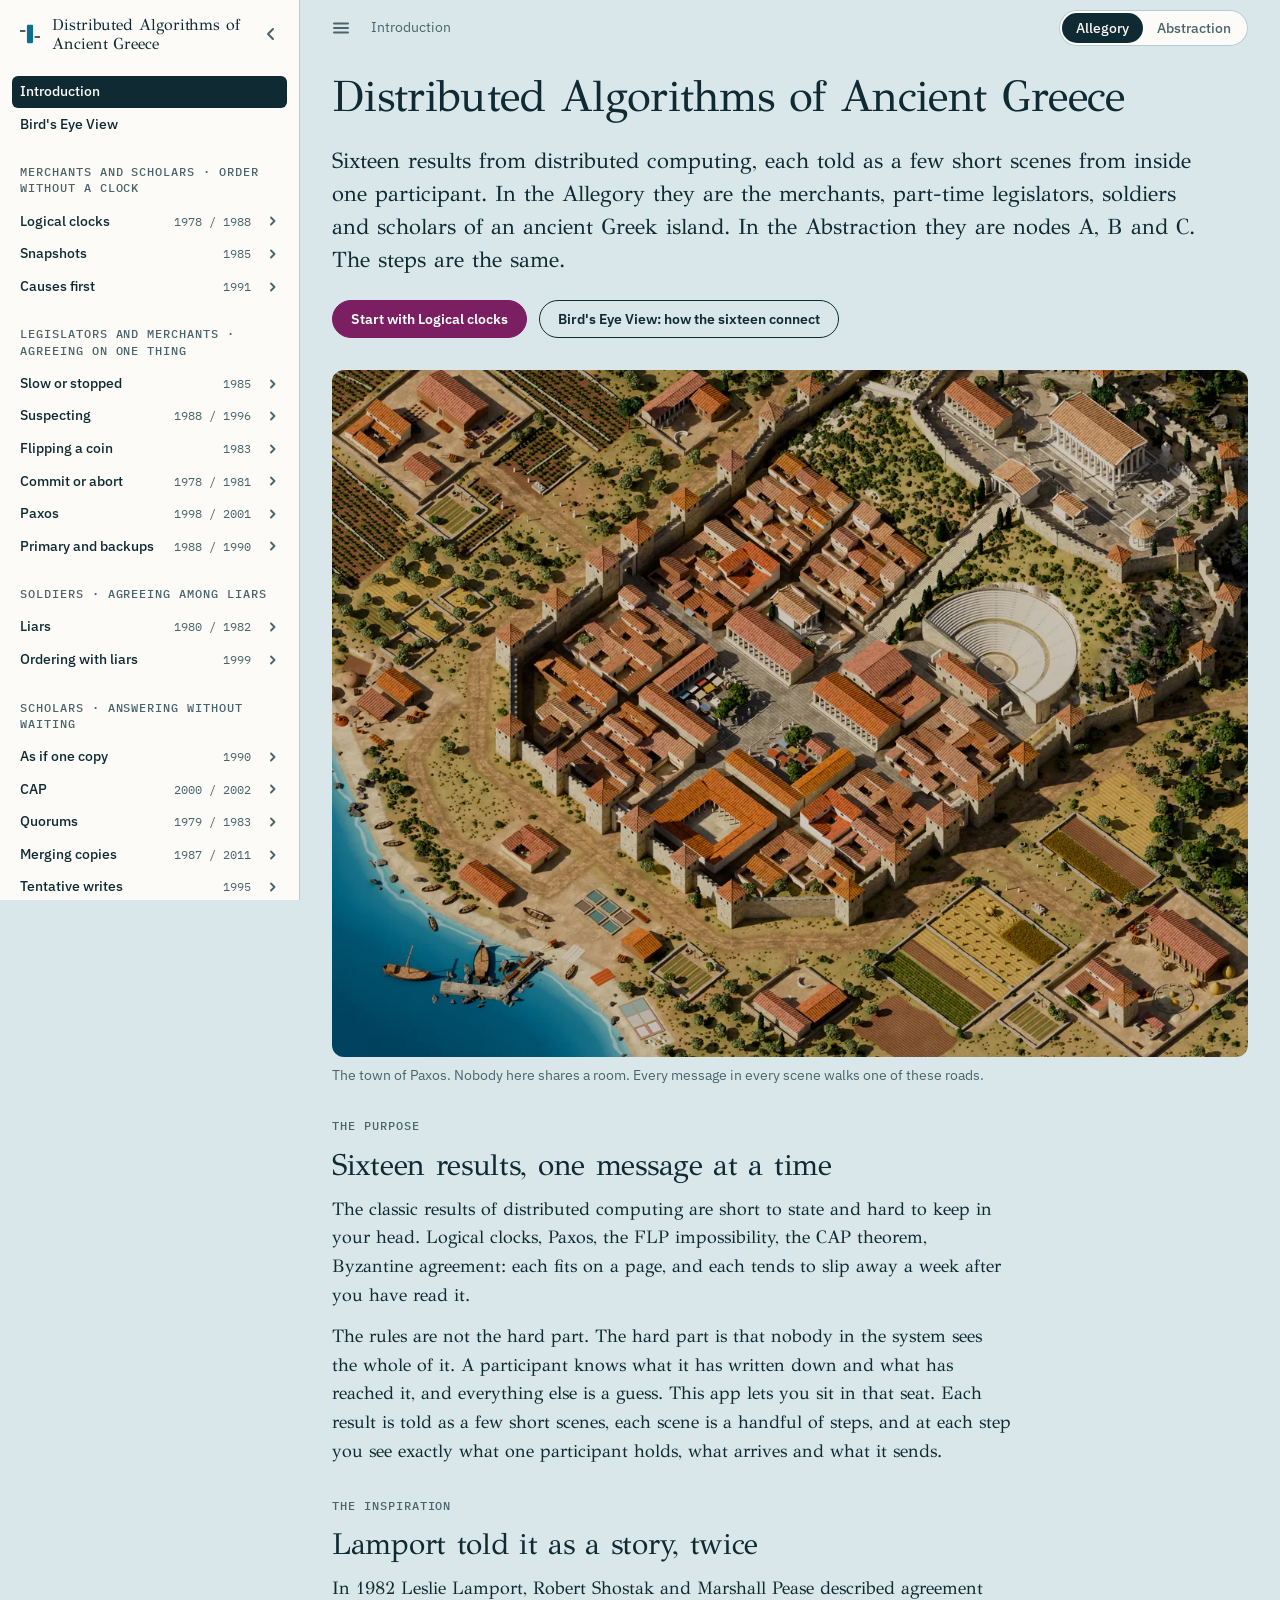
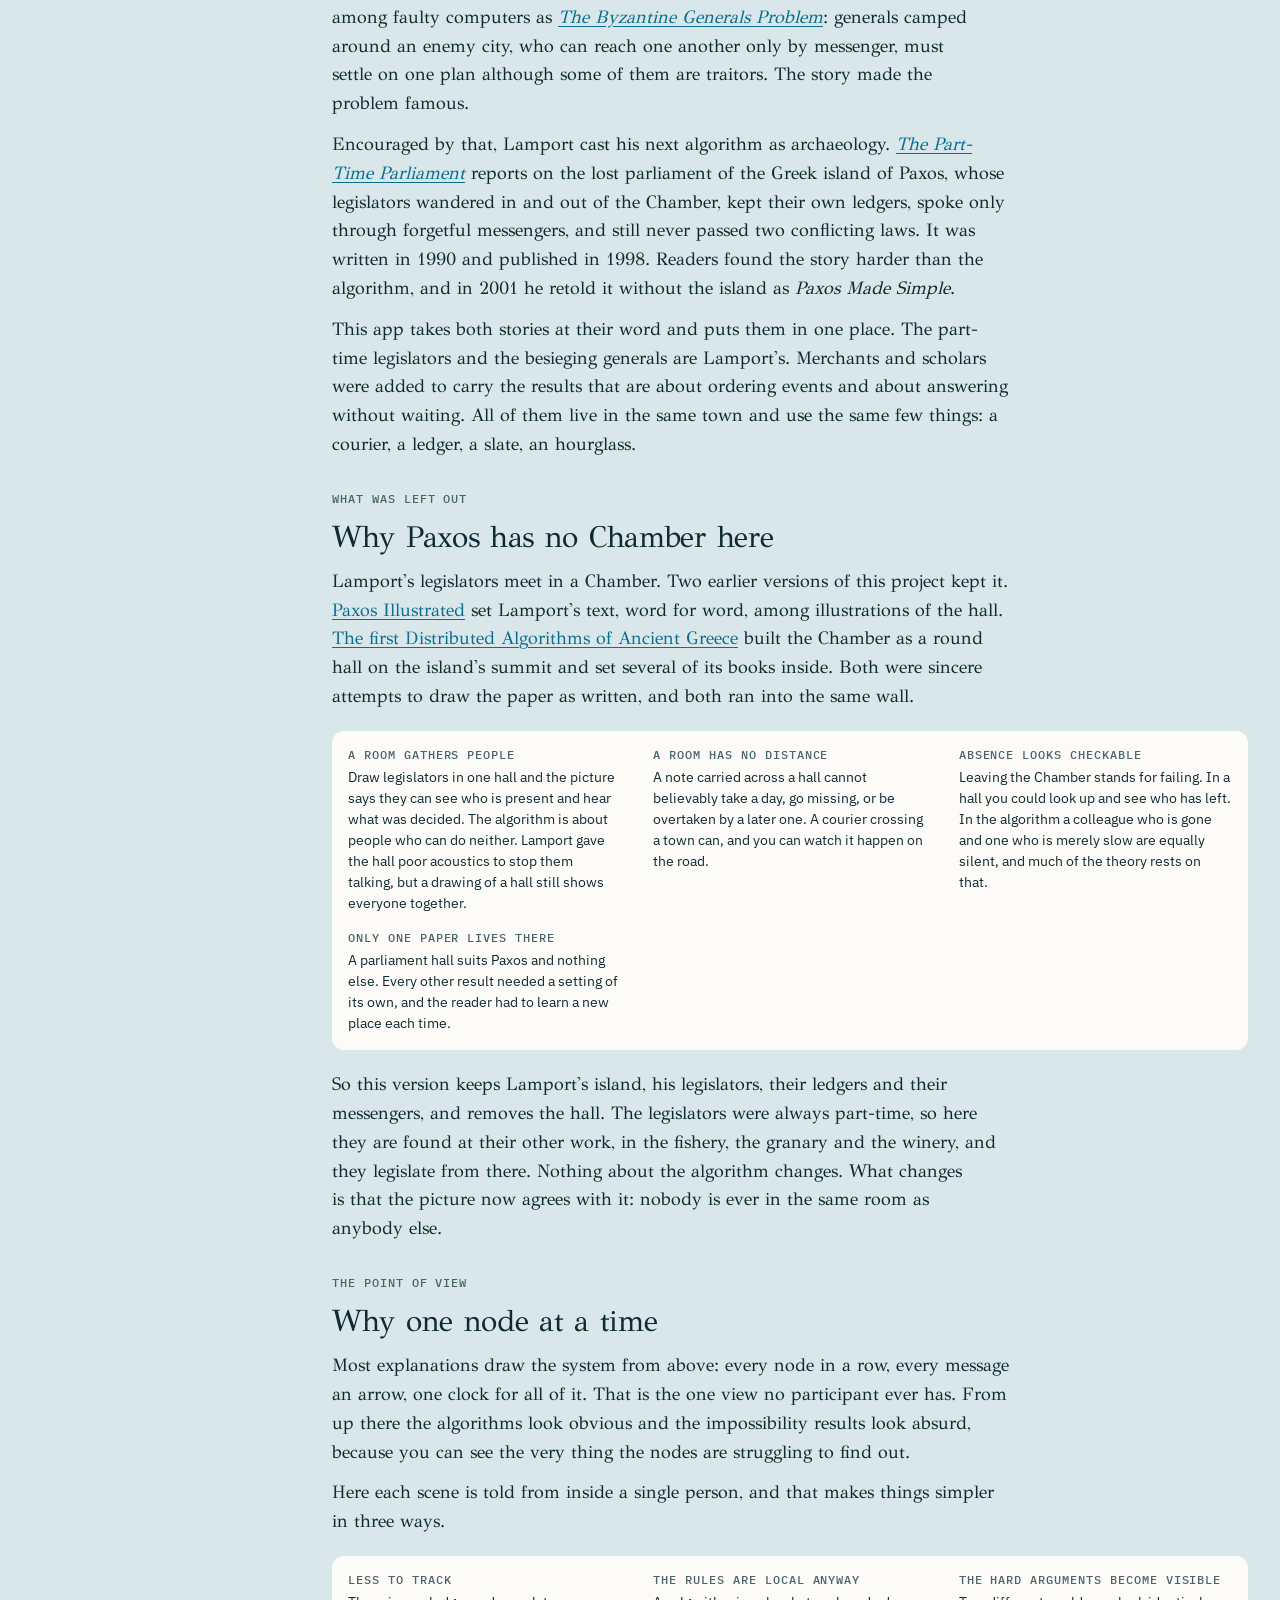
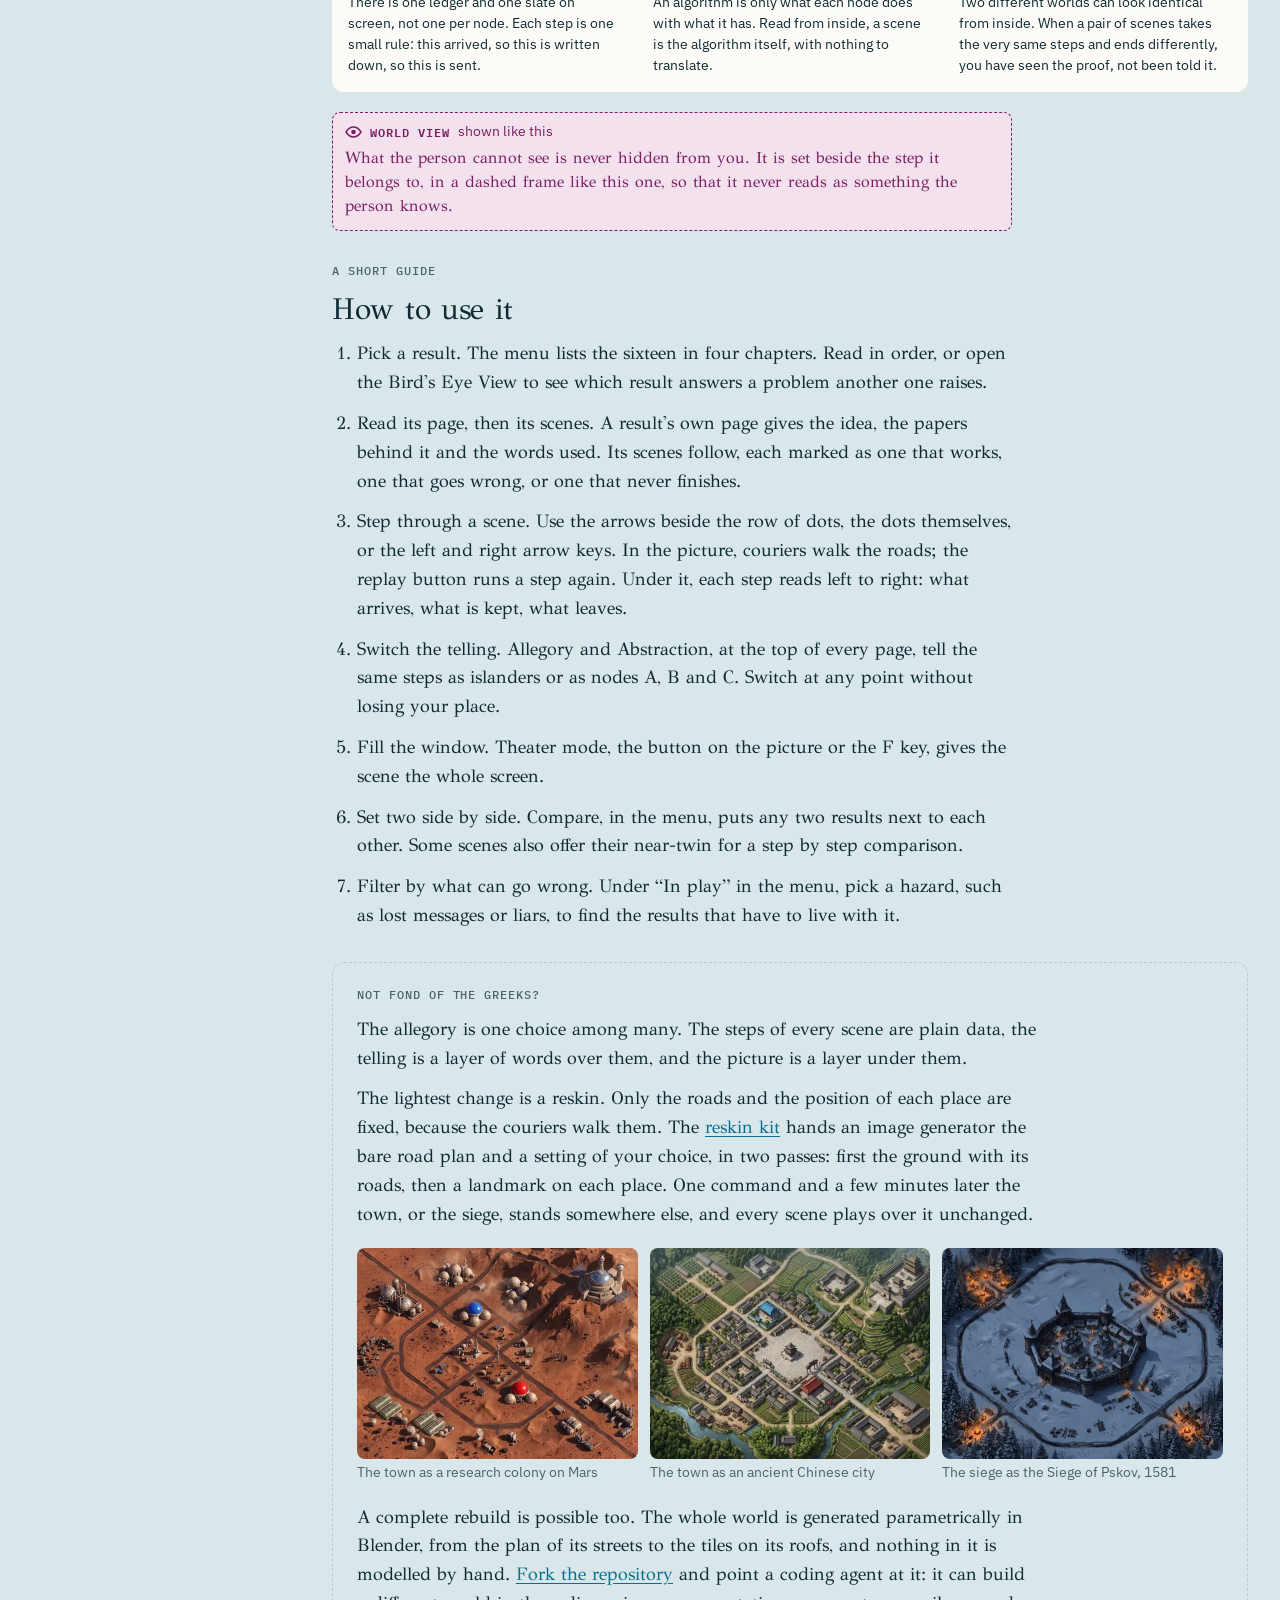
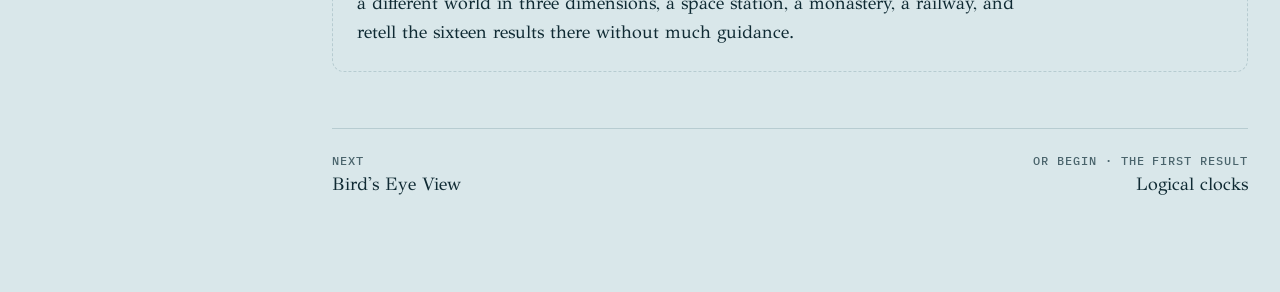
==== app/index.html @ 06a40d24 "Remove dead content and the old island pipeline - scenes.js and papers.js hold the live scenes and e" ====
<!doctype html>
<html lang="en">
<head>
<meta charset="utf-8">
<meta name="viewport" content="width=device-width, initial-scale=1">
<title>Distributed Algorithms of Ancient Greece</title>
<meta name="claude:viewport-fit-sides" content="cover">
<link rel="preconnect" href="https://fonts.googleapis.com">
<link rel="preconnect" href="https://fonts.gstatic.com" crossorigin>
<link rel="stylesheet" href="https://fonts.googleapis.com/css2?family=GFS+Didot&family=IBM+Plex+Mono:ital,wght@0,400;0,500;0,600;1,400&family=IBM+Plex+Sans:wght@400;500;600&family=IBM+Plex+Serif:ital,wght@0,400;0,500;1,400&display=swap">
<link rel="stylesheet" href="css/base.css">
<link rel="stylesheet" href="css/scene.css">
<link rel="stylesheet" href="css/timeline.css">
<link rel="stylesheet" href="css/stage.css">
<link rel="stylesheet" href="css/compare.css">
<link rel="stylesheet" href="css/theater.css">
</head>
<body>
<div class="app" id="app" data-drawer="open">
  <aside class="drawer" id="drawer" aria-label="Contents">
    <div class="dhead">
      <div class="brand">
        <svg width="26" height="26" viewBox="0 0 26 26" aria-hidden="true"><rect class="b-room" x="9" y="1" width="8" height="24" rx="1.5"/><path class="b-wire" d="M0 9h7M19 17h7" fill="none" stroke-width="2"/></svg>
        <span id="brand">Distributed Algorithms of Ancient Greece</span>
      </div>
      <button type="button" class="dclose" data-drawer="close" aria-label="Close the menu"><svg width="16" height="16" viewBox="0 0 16 16" aria-hidden="true"><path d="M10 3L5 8l5 5" fill="none" stroke="currentColor" stroke-width="2" stroke-linecap="round" stroke-linejoin="round"/></svg></button>
    </div>
    <nav id="index" aria-label="Results and scenes"></nav>
    <div class="facets" id="facets"></div>
    <nav class="more" id="more" aria-label="Tools"></nav>
  </aside>
  <div class="scrim" data-drawer="close"></div>
  <div class="content">
    <div class="bar"><button type="button" class="dtog" id="dtog" data-drawer="toggle" aria-label="Menu" title="Menu" aria-controls="drawer" aria-expanded="true"><svg width="18" height="18" viewBox="0 0 18 18" aria-hidden="true"><path d="M2 4.5h14M2 9h14M2 13.5h14" stroke="currentColor" stroke-width="2" stroke-linecap="round"/></svg></button><span class="where" id="where"></span><div class="reg" role="group" aria-label="How the scenes are told"><button type="button" data-reg="isle">Allegory</button><button type="button" data-reg="plain">Abstraction</button></div></div>
<main id="main">
    <header class="paper" id="paper"></header>
    <section class="scene" id="scene"></section>
  </main>
  </div>
</div>

<script src="js/data/scenes.js"></script>
<script src="js/rows.js"></script>
<script src="js/data/papers.js"></script>
<script src="js/data/telling-text.js"></script>
<script src="js/data/scenes-extra.js"></script>
<script src="js/data/telling.js"></script>
<script src="js/data/city.js"></script>
<script src="js/data/siege.js"></script>
<script src="js/catalogue.js"></script>
<script src="js/state.js"></script>
<script src="js/text.js"></script>
<script src="js/stage.js"></script>
<script src="js/theater.js"></script>
<script src="js/pages.js"></script>
<script src="js/compare.js"></script>
<script src="js/intro.js"></script>
<script src="js/main.js"></script>
</body>
</html>
---- app/css/base.css ----
/* Layout: an index rail, then the scene as one lit column (the node) on a dim ground (the world it cannot see).
   Messages cross the column's edges. A second ink, --out, is reserved for what only an outside observer knows.
   Three voices from one type family: serif narrates, mono is what the machine holds and sends, sans is the page. */
:root {
  --ground: #e4e8ef; --room: #fbfcfe; --ink: #131a2e; --soft: #55607a; --line: #c6ccd9;
  --node: #2743d6; --node-wash: #dfe5fb; --on-node: #ffffff;
  --out: #c2144e; --out-wash: #fbe3eb; --on-out: #ffffff;
  --hred: #b3261e; --hblue: #1d4fb8;
  --serif: "IBM Plex Serif", Georgia, serif;
  --sans: "IBM Plex Sans", "Helvetica Neue", Arial, sans-serif;
  --mono: "IBM Plex Mono", ui-monospace, "SF Mono", Menlo, Consolas, monospace;
  /* one type scale: labels and marks, secondary text, the page's own text, reading text, the standfirst, then the two headings */
  --t-xs: 12px; --t-sm: 14px; --t-md: 16px; --t-lg: 18px; --t-xl: clamp(19px, 1.1vw + 14px, 22px);
  --t-h2: clamp(23px, 1.4vw + 16px, 30px); --t-h1: clamp(30px, 3vw + 16px, 44px);
  /* one spacing scale, in steps of four */
  --s1: 4px; --s2: 8px; --s3: 12px; --s4: 16px; --s5: 24px; --s6: 32px; --s7: 48px;
  --measure: 68ch;      /* the longest line of running text */
}
@media (prefers-color-scheme: dark) { :root:not([data-theme="light"]) {
  --ground: #0b0f1a; --room: #171d30; --ink: #e6e9f2; --soft: #98a2bb; --line: #2e3753;
  --node: #8fa3ff; --node-wash: #252f5c; --on-node: #0b0f1a;
  --out: #ff7198; --out-wash: #33141f; --on-out: #1d0810; --hred: #ff8a80; --hblue: #8ab4ff; color-scheme: dark;
} }
:root[data-theme="dark"] {
  --ground: #0b0f1a; --room: #171d30; --ink: #e6e9f2; --soft: #98a2bb; --line: #2e3753;
  --node: #8fa3ff; --node-wash: #252f5c; --on-node: #0b0f1a;
  --out: #ff7198; --out-wash: #33141f; --on-out: #1d0810; --hred: #ff8a80; --hblue: #8ab4ff; color-scheme: dark;
}
/* The telling: Aegean ground, marble room, Tyrian purple for what only the archaeologist knows, and a Greek Didot for the prose. */
:root[data-reg="isle"] {
  --ground: #d9e7ea; --room: #fcfbf7; --ink: #0f2a33; --soft: #4a646c; --line: #b7ccd1;
  --node: #0b6e8e; --node-wash: #d6ebf1; --on-node: #ffffff;
  --out: #7b1e62; --out-wash: #f3e1ee; --on-out: #ffffff;
  --serif: "GFS Didot", "IBM Plex Serif", Georgia, serif;
}
@media (prefers-color-scheme: dark) { :root[data-reg="isle"]:not([data-theme="light"]) {
  --ground: #071a20; --room: #10272e; --ink: #e3eef0; --soft: #93aeb5; --line: #25424a;
  --node: #5cc4e0; --node-wash: #143a47; --on-node: #071a20;
  --out: #e894d4; --out-wash: #32132b; --on-out: #1f0a1a;
} }
:root[data-reg="isle"][data-theme="dark"] {
  --ground: #071a20; --room: #10272e; --ink: #e3eef0; --soft: #93aeb5; --line: #25424a;
  --node: #5cc4e0; --node-wash: #143a47; --on-node: #071a20;
  --out: #e894d4; --out-wash: #32132b; --on-out: #1f0a1a;
}
:root[data-reg="isle"] :is(h1, h2, .brand, .point, .col h3, .pager button) { font-weight: 400; }
:root[data-reg="isle"] .mn .n1 { font-weight: 400; }
* { box-sizing: border-box; }
body { margin: 0; background: var(--ground); color: var(--ink); font: var(--t-md)/1.5 var(--sans); -webkit-font-smoothing: antialiased; }
button { font: inherit; color: inherit; background: none; border: 0; padding: 0; cursor: pointer; text-align: left; }
:focus-visible { outline: 2px solid var(--node); outline-offset: 2px; }
p, h1, h2, h3, dl, dd, ul, figure { margin: 0; }
.label { font: 500 var(--t-xs)/1.35 var(--mono); letter-spacing: .08em; text-transform: uppercase; color: var(--soft); }
.sr { position: absolute; width: 1px; height: 1px; overflow: hidden; clip-path: inset(50%); white-space: nowrap; }


/* page frame: a collapsible drawer, then the content. Open, the drawer takes a column on wide screens and overlays on narrow ones. */
.app { --dw: 300px; display: grid; grid-template-columns: var(--dw) minmax(0, 1fr); transition: grid-template-columns .22s ease; }
.app[data-drawer="closed"] { grid-template-columns: 0 minmax(0, 1fr); }
.content { min-width: 0; max-width: 1040px; width: 100%; margin: 0 auto; padding-inline: var(--s6); }
.drawer { position: sticky; top: 0; height: 100vh; overflow-x: hidden; overflow-y: auto; scrollbar-width: thin; background: var(--room); border-right: 1px solid var(--line);
  padding: var(--s4) var(--s3) var(--s7); display: grid; gap: var(--s5); align-content: start; width: var(--dw); transition: transform .22s ease, visibility .22s; z-index: 30; }
.app[data-drawer="closed"] .drawer { transform: translateX(-100%); visibility: hidden; }
.scrim { display: none; }
.dhead { display: flex; align-items: center; justify-content: space-between; gap: var(--s2); padding-left: var(--s2); min-height: 36px; }
.dclose { flex: none; width: 32px; height: 32px; display: grid; place-items: center; border-radius: 6px; color: var(--soft); }
.dclose:hover, .dtog:hover { background: var(--ground); color: var(--ink); }
.bar { position: sticky; top: 0; z-index: 20; display: flex; align-items: center; gap: var(--s3); background: var(--ground); height: 56px; }
.dtog { display: grid; place-items: center; width: 36px; height: 36px; margin-left: -9px; flex: none; border-radius: 6px; color: var(--soft); }
/* where you are: the result, a link back to its page, then the scene */
.where { min-width: 0; overflow: hidden; text-overflow: ellipsis; white-space: nowrap; font: var(--t-sm)/1.4 var(--sans); color: var(--soft); }
.where button { font-weight: 500; color: var(--ink); }
.where button:hover { text-decoration: underline; text-underline-offset: 3px; }
.where .sep { margin-inline: var(--s2); opacity: .6; }
.brand { display: flex; align-items: center; gap: var(--s3); font: 500 var(--t-md)/1.2 var(--serif); letter-spacing: -.005em; }
.brand svg { flex: none; width: 20px; height: 20px; }
.brand .b-room { fill: var(--node); } .brand .b-wire { stroke: var(--ink); }
/* the two-way switches: one quiet track, the chosen side filled */
.bar .reg { margin-left: auto; flex: none; }
.reg { display: inline-flex; border-radius: 99px; padding: 3px; background: var(--room); box-shadow: inset 0 0 0 1px var(--line); }
.reg button { font: 500 var(--t-sm)/1 var(--sans); padding: 8px 14px; border-radius: 99px; color: var(--soft); }
.reg button:hover { color: var(--ink); }
.reg button[aria-pressed="true"] { background: var(--ink); color: var(--room); }

/* small lists of a term and its meaning */
.lexi { display: grid; grid-template-columns: minmax(0, max-content) minmax(0, 1fr); gap: var(--s1) var(--s5); font-size: var(--t-sm); line-height: 1.5; max-width: var(--measure); }
.lexi dt { font-weight: 500; } .lexi dd { color: var(--soft); }
.customs { display: grid; grid-template-columns: repeat(auto-fit, minmax(min(100%, 210px), 1fr)); gap: var(--s4) var(--s6); padding: 0; list-style: none; }
.customs li { display: grid; gap: var(--s1); align-content: start; font-size: var(--t-sm); line-height: 1.5; }
.fine { font-size: var(--t-sm); line-height: 1.55; color: var(--soft); max-width: var(--measure); }

/* the index: results under their chapters, each result's scenes folded under it */
nav#index { display: grid; gap: var(--s5); }
.chap { display: grid; gap: 1px; }
.chap > .label { padding: 0 var(--s2) var(--s2); }
.pl { display: grid; grid-template-columns: minmax(0, 1fr) auto; gap: var(--s2); align-items: baseline; width: 100%; padding: 6px var(--s2); border-radius: 6px; font: 500 var(--t-sm)/1.4 var(--sans); }
.pl small { font: 400 var(--t-xs) var(--mono); color: var(--soft); }
.pl:hover, .sl:hover, .chev:hover { background: var(--ground); }
.pl[aria-pressed="true"] { background: var(--ink); color: var(--room); }
.pl[aria-pressed="true"] small { color: inherit; opacity: .75; }
.pl[aria-current] { font-weight: 600; }
.prow { display: grid; grid-template-columns: minmax(0, 1fr) 28px; align-items: stretch; }
.chev { display: grid; place-items: center; border-radius: 6px; color: var(--soft); }
.chev svg { transition: transform .15s ease; } .chev[aria-expanded="true"] svg { transform: rotate(90deg); }
.scl { list-style: none; margin: 2px 0 var(--s2) var(--s4); padding: 0 0 0 var(--s2); border-left: 1px solid var(--line); display: grid; gap: 1px; }
.sl { display: flex; justify-content: space-between; gap: var(--s2); align-items: baseline; width: 100%; padding: 5px var(--s2); border-radius: 6px; font: 400 var(--t-sm)/1.4 var(--sans); color: var(--soft); }
.sl[aria-pressed="true"] { background: var(--node-wash); color: var(--ink); font-weight: 500; }
.pg.off > .prow { opacity: .45; }
/* faceted filter: a quiet row of chips under the index's first entry */
.facets { display: grid; gap: var(--s2); padding-inline: var(--s2); }
.fhead { display: flex; justify-content: space-between; align-items: baseline; }
.fhead .link { margin: 0; font-size: var(--t-xs); }
.chips { display: flex; flex-wrap: wrap; gap: 6px; }
.chips button { display: inline-flex; gap: 6px; align-items: baseline; font: 400 var(--t-xs)/1.3 var(--sans); padding: 4px 10px; border: 1px solid var(--line); border-radius: 99px; color: var(--ink); }
.chips button b { font: 400 var(--t-xs) var(--mono); color: var(--soft); }
.chips button:hover { border-color: var(--node); }
.chips button.zero { opacity: .5; }
.chips button[aria-pressed="true"] { background: var(--ink); border-color: var(--ink); color: var(--room); }
.chips button[aria-pressed="true"] b { color: inherit; opacity: .75; }
.fnote { font: var(--t-xs)/1.4 var(--sans); color: var(--soft); }
.fnote b { color: var(--ink); }
.link { text-decoration: underline; text-underline-offset: 2px; font-weight: 500; margin-left: 6px; }
.link:hover { color: var(--node); }

main { min-width: 0; display: grid; gap: var(--s6); align-content: start; padding-block: var(--s4) 96px; }

[hidden] { display: none !important; }
---- app/css/scene.css ----
/* the paper: its name, where it comes from, the idea, then three facts and the telling's words */
.paper { display: grid; gap: var(--s5); }
h1 { font: 500 var(--t-h1)/1.1 var(--serif); letter-spacing: -.015em; text-wrap: balance; }
.phead { display: grid; gap: var(--s2); }
.cite { display: flex; flex-wrap: wrap; gap: 2px var(--s5); font: var(--t-sm)/1.5 var(--sans); color: var(--soft); }
.idea { font: var(--t-xl)/1.5 var(--serif); max-width: var(--measure); text-wrap: pretty; }
.facts { display: grid; grid-template-columns: repeat(auto-fit, minmax(min(100%, 220px), 1fr)); gap: var(--s4) var(--s6); padding-top: var(--s5); border-top: 1px solid var(--line); }
.facts div { display: grid; gap: var(--s1); align-content: start; }
.facts dd { font-size: var(--t-sm); line-height: 1.55; }
.words { display: grid; gap: var(--s2); }

/* a result's own page: its scenes, each with its point */
.start { display: grid; gap: var(--s5); justify-items: start; }
.toc { display: grid; width: 100%; padding: 0; list-style: none; border-top: 1px solid var(--line); }
.toc button { display: grid; grid-template-columns: var(--s5) minmax(0, 1fr); gap: 2px var(--s2); width: 100%; padding: var(--s3) 0; border-bottom: 1px solid var(--line); }
.toc .n { grid-row: span 2; font: 500 var(--t-xs)/27px var(--mono); color: var(--soft); }
.toc .t { font: 500 var(--t-lg)/1.5 var(--serif); }
.toc .d { font-size: var(--t-sm); line-height: 1.5; color: var(--soft); max-width: var(--measure); }
.toc button:hover .t { text-decoration: underline; text-underline-offset: 3px; }

/* the scene */
.scene { display: grid; gap: var(--s5); }
#scene { scroll-margin-top: 64px; }      /* the sticky bar is 56px; a jump to the scene stops with its title just below it */
.oc { flex: none; }
/* the scene's head: the title with its switches at the far end, then the point and the cast */
.scene-head { display: grid; gap: var(--s3); min-width: 0; }
.stitle { display: flex; flex-wrap: wrap; align-items: center; justify-content: space-between; gap: var(--s2) var(--s5); }
.stitle h2 { flex: 1 1 auto; min-width: 0; }
h2 { font: 500 var(--t-h2)/1.15 var(--serif); letter-spacing: -.01em; text-wrap: balance; }
/* the point: a standfirst under the title, larger than the text after it; its label is for screen readers only */
.point { font: var(--t-xl)/1.45 var(--serif); max-width: var(--measure); text-wrap: pretty; }
.point .label { position: absolute; width: 1px; height: 1px; overflow: hidden; clip-path: inset(50%); white-space: nowrap; }
.cast, .rule { font: var(--t-md)/1.55 var(--sans); color: var(--soft); max-width: var(--measure); }
.nd { display: inline-block; font: 600 .76em/1.3 var(--mono); font-style: normal; border: 1.2px solid currentColor; border-radius: 2px; padding: 0 3px; margin: 0 1px; vertical-align: .08em; }
/* what the scene is based on: the concept and its paper, as two labelled lines */
.basis { display: grid; gap: 2px; font: var(--t-sm)/1.5 var(--sans); }
.basis > div { display: grid; grid-template-columns: 5.5em minmax(0, 1fr); gap: var(--s2); align-items: baseline; }
.basis dd { max-width: var(--measure); } .basis dd:has(.arc) { max-width: none; }
.basis dd span { display: block; }
.basis cite { font-style: italic; }
/* the thread through a result's scenes: one phrase per scene with arrows between, this scene's in full ink, then where it all lands */
.arc { display: block; margin: 0; padding: 0; list-style: none; color: var(--soft); }
.arc li { display: inline; }
.arc li + li::before { content: "\2192"; margin: 0 .45em; }
.arc button { display: inline; font: inherit; color: inherit; text-align: left; }
.arc button:hover { text-decoration: underline; text-underline-offset: 3px; }
.arc button[aria-current] { color: var(--ink); font-weight: 600; }
.arc .fin { font-style: italic; }
/* what the scenes add up to */
.sum { display: grid; gap: var(--s3); width: 100%; }
.end .sum { margin-top: var(--s3); padding-top: var(--s4); border-top: 1px solid var(--line); }
.sum .label { font: 500 var(--t-xs)/1.35 var(--mono); }
.sum ul { display: grid; gap: var(--s2); margin: 0; padding: 0; list-style: none; max-width: var(--measure); }
.sum li { display: grid; grid-template-columns: 14px minmax(0, 1fr); gap: 0 var(--s2); align-items: baseline; }
.sum li button { justify-self: start; text-align: left; font: 500 var(--t-md)/1.45 var(--serif); }
.sum li button:hover { text-decoration: underline; text-underline-offset: 3px; }
.sum li span { grid-column: 2; font: var(--t-sm)/1.5 var(--sans); color: var(--soft); }
.sum .together { font: var(--t-lg)/1.5 var(--serif); max-width: var(--measure); text-wrap: pretty; }
.sum .together .label { display: block; margin-bottom: var(--s1); }
.ctl { display: flex; flex-wrap: wrap; gap: var(--s2) var(--s4); align-items: center; }
.btn.sm { padding: 9px 14px; font-size: var(--t-sm); font-weight: 500; border-width: 1px; border-color: var(--line); background: var(--room); }

/* the scene at a glance: one dot per step */
.strip { display: grid; gap: var(--s3); padding: var(--s4); background: var(--room); border-radius: 12px; }
.sgs { display: flex; flex-wrap: wrap; gap: var(--s3) var(--s5); }
.sg { display: grid; gap: var(--s2); align-content: start; }
.dots { display: flex; flex-wrap: wrap; gap: 8px 16px; padding: 0 9px; }
.sd { position: relative; flex: none; width: 26px; height: 26px; border-radius: 50%; display: grid; place-items: center; text-align: center; font: 600 var(--t-xs)/1 var(--mono); border: 1.5px solid var(--soft); color: var(--soft); }
.sd.t { border: 2px dotted var(--ink); color: var(--ink); }
.sd.p { background: var(--ink); border-color: var(--ink); color: var(--room); }
.sd.on { box-shadow: 0 0 0 2px var(--room), 0 0 0 4px var(--out); }
.sd.r::before, .sd.s::after { content: ""; position: absolute; top: 50%; width: 8px; height: 2px; margin-top: -1px; background: var(--ink); }
.sd.r::before { right: calc(100% + 2px); } .sd.s::after { left: calc(100% + 2px); }
button.sd:hover { outline: 2px solid var(--node); outline-offset: 2px; }
.skey { display: flex; flex-wrap: wrap; gap: 6px 18px; font: var(--t-xs)/1.4 var(--sans); color: var(--soft); }
.skey span { display: inline-flex; align-items: center; gap: 7px; }
.skey .sd { width: 12px; height: 12px; }
.skey .sd.r { margin-left: 10px; } .skey .sd.s { margin-right: 10px; }
@media (prefers-reduced-motion: no-preference) { .core.hit { animation: hit 1.4s ease; } @keyframes hit { from { background: var(--node-wash); } } }

/* two scenes side by side */
.cmp { display: grid; grid-template-columns: repeat(auto-fit, minmax(min(100%, 340px), 1fr)); gap: var(--s5); align-items: start; }
.col { display: grid; gap: var(--s3); min-width: 0; align-content: start; }
.col h3 { font: 500 var(--t-xl)/1.2 var(--serif); display: flex; gap: var(--s2); align-items: center; }
.col .point { font-size: var(--t-md); }
.cmpnote { font: var(--t-lg)/1.5 var(--serif); max-width: var(--measure); }
.dv { display: inline-block; margin-bottom: var(--s2); font: 600 var(--t-xs)/1 var(--mono); letter-spacing: .08em; text-transform: uppercase; padding: 4px 6px; border-radius: 3px; background: var(--ink); color: var(--room); }
.tlw { container-type: inline-size; min-width: 0; }

/* the map */
.map { display: grid; gap: var(--s6); }
.map .intro, .map .sect { display: grid; gap: var(--s4); justify-items: start; }
.map .intro { gap: var(--s5); }
.map .sect > * { width: 100%; }
.mapbox { overflow-x: auto; background: var(--room); border-radius: 12px; padding: var(--s4); }
.mapbox svg { display: block; width: 100%; min-width: 840px; height: auto; }
.mn { cursor: pointer; }
.mn rect { fill: var(--ground); stroke: var(--line); stroke-width: 1.5; }
.mn:hover rect, .mn:focus-visible rect { fill: var(--node-wash); stroke: var(--node); }
.mn .n1 { font: 600 15px var(--serif); fill: var(--ink); } .mn .n2 { font: 11px var(--mono); fill: var(--soft); }
.me { stroke: var(--soft); stroke-width: 1.5; fill: none; } .mh { fill: var(--soft); }
.ml { font: 12px var(--sans); fill: var(--soft); }

/* the introduction: running text in the narrating serif, under the map's own section frame */
.about .sect { gap: var(--s3); }
.about .sect h2 { font: 500 var(--t-h2)/1.2 var(--serif); letter-spacing: -.01em; text-wrap: balance; }
.about .sect > p:not(.label), .about .guide, .about .fork p:not(.label) { font: var(--t-lg)/1.6 var(--serif); max-width: var(--measure); text-wrap: pretty; }
.about .customs { margin-block: var(--s2); padding: var(--s4); background: var(--room); border-radius: 12px; }
.about .ctl { display: flex; flex-wrap: wrap; gap: var(--s3); }
.about a { color: var(--node); text-decoration: underline; text-underline-offset: 3px; }
.about a:hover { color: var(--ink); }
.about cite { font-style: italic; }
.about .hero { width: 100%; display: grid; gap: var(--s2); }
.about .hero img { display: block; width: 100%; height: auto; aspect-ratio: 4 / 3; object-fit: cover; border-radius: 12px; background: var(--room); }
.about .hero figcaption { font: var(--t-sm)/1.5 var(--sans); color: var(--soft); }
.about .guide { margin: 0; padding-left: 1.4em; display: grid; gap: var(--s3); }
.about .guide b { font-weight: 500; }
.about .sys { max-width: var(--measure); }
.about .fork { display: grid; gap: var(--s3); padding: var(--s5); border: 1.5px dashed var(--line); border-radius: 12px; }
.about .skins { display: grid; grid-template-columns: repeat(auto-fit, minmax(200px, 1fr)); gap: var(--s3); margin-block: var(--s2); }
.about .skins figure { margin: 0; display: grid; gap: var(--s1); align-content: start; }
.about .skins img { display: block; width: 100%; height: auto; aspect-ratio: 4 / 3; object-fit: cover; border-radius: 8px; background: var(--room); }
.about .skins figcaption { font: var(--t-sm)/1.4 var(--sans); color: var(--soft); }
/* the drawer's last entry: the tool that works across results */
.more { display: grid; gap: 1px; }
.more > .label { padding: 0 var(--s2) var(--s2); }
---- app/css/timeline.css ----
/* timeline: three lanes. The middle one is the node. */
.tl { display: grid; grid-template-columns: minmax(0, 5fr) minmax(0, 8fr) minmax(0, 5fr); }
.lane-h { padding: 0 14px 8px; align-self: end; }
.lane-h.l { grid-column: 1; text-align: right; } .lane-h.r { grid-column: 3; }
.band { grid-column: 2; background: var(--room); position: relative; }
.mid-h { border-radius: 12px 12px 0 0; padding: var(--s4) 20px var(--s3); display: grid; gap: var(--s1); }
.mid-h b { font: 600 var(--t-sm)/1.4 var(--sans); }
.legend { font: var(--t-xs)/1.5 var(--sans); color: var(--soft); display: flex; flex-wrap: wrap; gap: 2px 14px; }
.legend span { padding-left: 8px; border-left: 3px solid var(--ink); }
.legend span + span { border-left: 3px dotted var(--soft); }
.ph, .core, .end { border-top: 1px solid var(--line); padding: var(--s4) 20px 20px 60px; }
.ph::before, .core::before, .end::before { content: ""; position: absolute; left: 28px; top: 0; bottom: 0; width: 2px; background: var(--node); }
.end::before { bottom: auto; height: 22px; }
.ph { background: var(--node-wash); padding-block: var(--s3); display: flex; flex-wrap: wrap; gap: 2px 12px; align-items: baseline; }
.ph b { font: 600 var(--t-sm)/1.4 var(--sans); }
.ph i { font: var(--t-sm)/1.4 var(--sans); color: var(--soft); }
.tm { position: absolute; left: 16px; top: 16px; width: 26px; height: 26px; border-radius: 50%; background: var(--node); color: var(--on-node); font: 600 var(--t-xs)/26px var(--mono); text-align: center; }
.end .tm { background: var(--room); box-shadow: inset 0 0 0 2px var(--node); }
.say { font: var(--t-lg)/1.5 var(--serif); max-width: var(--measure); text-wrap: pretty; }

.state { display: grid; gap: var(--s2); margin-top: var(--s3); }
.grp { display: grid; grid-template-columns: max-content minmax(0, 1fr); gap: 3px 14px; padding: 4px 0 4px 12px; border-left: 2px solid var(--ink); font: var(--t-sm)/1.6 var(--mono); font-variant-numeric: tabular-nums; }
.grp.temp { border-left: 2px dotted var(--soft); }
.grp .label { grid-column: 1 / -1; }
.kv { display: contents; }
.k { color: var(--soft); }
.v { min-width: 0; overflow-wrap: anywhere; }
.rest { font: var(--t-xs)/1.5 var(--mono); color: var(--soft); }
.rest > summary { cursor: pointer; overflow-wrap: anywhere; }
.rest > summary:hover { color: var(--ink); }
.rest .grp { margin-top: 8px; }
.kv.chg .cur { font-weight: 600; background: var(--node-wash); box-shadow: 0 0 0 3px var(--node-wash); border-radius: 2px; }
.was { display: inline-block; margin-left: 12px; font-size: var(--t-xs); font-style: italic; color: var(--soft); }

/* marks inside values and messages */
.val { display: inline-grid; place-items: center; width: 1.55em; height: 1.55em; border-radius: 50%; font: 600 .92em/1 var(--mono); vertical-align: -.2em; }
.val.vx { background: var(--ink); color: var(--room); }
.val.vy { box-shadow: inset 0 0 0 1.5px var(--ink); }
.hue { font-weight: 600; white-space: nowrap; } .hue::before { content: ""; display: inline-block; width: .72em; height: .72em; border-radius: 50%; margin-right: .3em; background: currentColor; }
.hred { color: var(--hred); } .hblue { color: var(--hblue); }
.rnd { padding: 0 4px; border: 1px solid currentColor; border-radius: 3px; font-weight: 600; }
.stamp { font-weight: 600; color: var(--node); }
.tag { font-size: .85em; color: var(--soft); margin-left: 2px; }
.nil { color: var(--soft); }
.vec { display: inline-flex; vertical-align: -.25em; border: 1px solid var(--ink); border-radius: 3px; overflow: hidden; line-height: 1.45; font-weight: 500; }
.vec i { font-style: normal; padding: 0 5px; min-width: 1.6em; text-align: center; }
.vec i + i { border-left: 1px solid var(--ink); }
.vec i.on { background: var(--ink); color: var(--room); }
.vec i.on + i.on { border-left-color: var(--room); }
.vec b { font-weight: 400; font-size: .82em; opacity: .7; margin-right: 3px; }
.log { display: inline-flex; flex-wrap: wrap; gap: 4px; }
.log i { font-style: normal; display: inline-grid; justify-items: center; padding: 2px 8px 3px; border: 1px solid var(--ink); border-radius: 3px; line-height: 1.25; font-weight: 600; }
.log small { font-size: var(--t-xs); font-weight: 400; color: var(--soft); }
.log i.new { background: var(--node-wash); border-color: var(--node); }
.log i.gone { border-style: dashed; color: var(--soft); text-decoration: line-through; font-weight: 400; }

/* messages */
.in, .outb { display: grid; gap: var(--s2); align-content: start; padding: 20px 0 var(--s3); }
.in { grid-column: 1; justify-items: end; } .outb { grid-column: 3; justify-items: start; }
.m { display: flex; align-items: center; gap: 8px; max-width: 100%; font: var(--t-sm)/1.45 var(--mono); }
.mb { display: flex; flex-wrap: wrap; align-items: center; gap: 3px 7px; min-width: 0; }
.in .mb { justify-content: flex-end; text-align: right; }
.who { flex: none; display: inline-grid; place-items: center; min-width: 24px; height: 24px; padding: 0 5px; border: 1.5px solid var(--ink); border-radius: 3px; background: var(--room); font: 600 var(--t-xs)/1 var(--mono); }
.who.ext { border: 1.5px dashed var(--soft); background: transparent; color: var(--soft); font-weight: 500; }
.txt { min-width: 0; overflow-wrap: anywhere; }
.who + .who { margin-left: -3px; }
.who.lw { border: 1.5px dashed var(--out); color: var(--out); text-decoration: line-through; }
.again { font: var(--t-sm)/1.4 var(--sans); color: var(--soft); }
.card { display: inline-flex; flex-wrap: wrap; align-items: center; gap: 3px 0; }
.card b { font-weight: 600; margin-right: 8px; }
.card > span { padding: 0 8px; border-left: 1px solid var(--soft); }
.in .card { justify-content: flex-end; }
.wire { flex: none; width: 38px; height: 1.5px; background: var(--ink); position: relative; }
.wire::after { content: ""; position: absolute; right: -1px; top: 50%; transform: translateY(-50%); border: 5px solid transparent; border-right: 0; border-left: 8px solid var(--ink); }
.m.timer .wire, .m.nothing .wire { background: repeating-linear-gradient(90deg, var(--soft) 0 3px, transparent 3px 7px); }
.m.timer .wire::after { border-left-color: var(--soft); }
.m.nothing .wire::after { display: none; }
.losttag { font: 600 var(--t-xs)/1 var(--mono); letter-spacing: .08em; text-transform: uppercase; color: var(--out); border: 1.2px dashed var(--out); border-radius: 3px; padding: 3px 5px; }
.m.lost .wire { background: repeating-linear-gradient(90deg, var(--out) 0 4px, transparent 4px 8px); width: 30px; margin-right: 8px; }
.m.lost .wire::after { border: 0; content: "\2715"; right: -11px; font: 700 12px/1 var(--sans); color: var(--out); }
.m.lost .txt { text-decoration: line-through; text-decoration-color: var(--out); }

/* the end of every timeline */
.end { border-radius: 0 0 12px 12px; display: grid; gap: var(--s3); justify-items: start; }
.end p { font: var(--t-lg)/1.5 var(--serif); max-width: var(--measure); }
.verdict { display: inline-flex; align-items: center; gap: 8px; font: 600 var(--t-md)/1.3 var(--sans); color: var(--out); }
.btn { font: 600 var(--t-sm)/1 var(--sans); padding: 11px 18px; border-radius: 99px; border: 1.5px solid var(--ink); }
.btn:hover { background: var(--ink); color: var(--room); }
.btn.go-out { background: var(--out); border-color: var(--out); color: var(--on-out); }
.btn.go-out:hover { filter: brightness(1.1); }
/* the world view, set into the telling: the second ink inside a dashed frame, under an eye and a line saying whose sight it lies beyond.
   Nothing the node holds or handles is ever drawn this way. */
.sys { display: grid; gap: var(--s1); justify-items: start; max-width: var(--measure); padding: var(--s2) var(--s3) var(--s3); border: 1.5px dashed var(--out); border-radius: 8px; background: var(--out-wash); color: var(--out); }
.sys .sys-h { display: flex; flex-wrap: wrap; align-items: center; gap: 2px 8px; max-width: none; font: 600 var(--t-xs)/1.5 var(--mono); letter-spacing: .08em; text-transform: uppercase; }
.sys-h .eye { flex: none; }
.sys-h b { font-weight: 600; }
.sys-h > span { font: 400 var(--t-sm)/1.5 var(--sans); letter-spacing: 0; text-transform: none; }
.sys p { font: var(--t-md)/1.5 var(--serif); }
.sys p.verdict { font: 600 var(--t-md)/1.3 var(--sans); }
.outb .sys { margin: 4px 0 0 16px; max-width: 44ch; }

.pager { display: flex; flex-wrap: wrap; justify-content: space-between; gap: var(--s4); margin-top: var(--s5); padding-top: var(--s5); border-top: 1px solid var(--line); }
.pager button { display: grid; gap: var(--s1); font: 500 var(--t-lg)/1.3 var(--serif); max-width: 100%; }
.pager button:last-child { text-align: right; margin-left: auto; }
.pager button:hover span:last-child { text-decoration: underline; text-underline-offset: 3px; }

@media (max-width: 1099px) {
  .app, .app[data-drawer="closed"] { grid-template-columns: minmax(0, 1fr); }
  .drawer { position: fixed; left: 0; top: 0; bottom: 0; width: min(320px, 88vw); box-shadow: 0 0 40px rgb(0 0 0 / .25); }
  .scrim { display: block; position: fixed; inset: 0; background: rgb(0 0 0 / .4); z-index: 25; transition: opacity .2s; }
  .app[data-drawer="closed"] .scrim { opacity: 0; pointer-events: none; }
  .content { padding-inline: var(--s4); }
  .dtog { margin-left: -6px; }
}
@media (prefers-reduced-motion: reduce) { .app, .drawer, .chev svg { transition: none; } }
@container (max-width: 720px) {
  .tl { grid-template-columns: minmax(0, 1fr); }
  .tl > * { grid-column: 1; }
  .lane-h.l, .lane-h.r, .in:empty, .wire { display: none; }
  .outb:not(:has(.m, .sys)) { display: none; }
  .outb:empty { display: none; }
  .band { border-radius: 8px; border-top: 0; }
  .mid-h { margin-bottom: 4px; }
  .ph { margin-top: 14px; }
  .ph::before, .end::before { display: none; }
  .ph { padding-left: 20px; }
  .in, .outb { justify-items: start; padding: 16px 0 6px 6px; }
  .outb { padding: 8px 0 2px 6px; }
  .in .mb { justify-content: flex-start; text-align: left; }
  .m { align-items: flex-start; }
  .m .sr { position: static; flex: none; width: auto; height: auto; overflow: visible; clip-path: none; color: var(--soft); line-height: 24px; }
  .outb .sys { margin-left: 0; max-width: none; }
  .end { margin-top: 14px; }
}
---- app/css/stage.css ----
/* the stage: the island picture with couriers on its roads */
.stage { position: relative; margin: 0 0 18px; border: 1px solid var(--line); border-radius: 8px; overflow: hidden; background: var(--room); }
.stage .stw { overflow-x: auto; }
.stage .stg { position: relative; min-width: 620px; }
.stage img { display: block; width: 100%; height: auto; }
.stage svg { position: absolute; inset: 0; width: 100%; height: 100%; }
.stage text { font: 600 15px/1 var(--sans); fill: #fff; paint-order: stroke; stroke: #06131a; stroke-width: 4px; stroke-linejoin: round; }
.stage .pl.me text { fill: #ffe9a8; }
.stage .dec { stroke: #fff; stroke-width: 2.5; fill: #888; } .stage .dec.dred { fill: #c0281c; } .stage .dec.dblue { fill: #1d4fc4; }
.stage .stv { position: relative; } .stage .stv > * { min-width: 0; } .stage .stw { max-width: 100%; contain: inline-size; } .stepbar, .stepbar .sgs { min-width: 0; }      /* the wide picture scrolls inside its frame; it must not widen the page */      /* the picture's frame: a corner close-up sits on it, not on the scrolling picture or the caption */

@media (max-width: 640px) {
  .stage .stv { display: flex; flex-direction: column; }
}/* the stepper: pinned to the top of the screen while its scene's timeline is on screen */
.stepbar { position: sticky; top: 52px; z-index: 6; margin: 0 0 var(--s4); display: flex; align-items: center; gap: var(--s3) var(--s4); flex-wrap: wrap; padding: var(--s3); border: 1px solid var(--line); }
.stepbar .sgs { flex: 1; min-width: 0; }
.stepbar .arrow { flex: none; width: 36px; height: 36px; padding: 0; display: grid; place-items: center; line-height: 0; }
.stepbar .arrow svg { display: block; }
.stepbar .arrow[disabled] { opacity: .35; }
.stepbar .sctl { flex: 1 1 100%; min-width: 0; display: flex; align-items: center; flex-wrap: wrap; gap: var(--s2) var(--s4); }
.stepbar .sfoot { flex: 1 1 100%; display: flex; align-items: center; flex-wrap: wrap; gap: 6px 14px; padding-left: 48px; }
.stepbar .skey { flex: 1 1 auto; }
/* the picture rides at the top of the stepper box; the stepper sits below it, in reach of a thumb, on one scrolling line */
.stepbar .pict { flex: 1 1 100%; min-width: 0; }
.stepbar .stage { margin: 0; }
.stepbar .stv { max-width: calc(40vh * var(--ar, 2)); margin-inline: auto; }      /* capped by width, so the box never outgrows the screen */

.stage { margin-bottom: 12px; }
/* the Abstraction register's diagram: the island's layout without the island */
.stage.abs .stg { min-width: 520px; }
.stage.abs svg { position: static; display: block; width: 100%; height: auto; }
.stage.abs text { font: 600 14px/1 var(--mono); fill: var(--ink); stroke: var(--room); stroke-width: 4px; paint-order: stroke; stroke-linejoin: round; }

/* the city stage: the picture is the svg itself, cropped by its viewBox; sizes are in em of the svg's font-size, which scales with the crop */
.stage.city .stg { min-width: 0; }      /* the whole picture, sized to the room left on screen; its labels scale up when it is small */
.stage.city svg { position: static; display: block; width: 100%; height: auto; cursor: pointer; }
.stage.city .baked > svg { position: absolute; inset: 0; width: 100%; height: 100%; will-change: transform; }      /* the messengers on a layer of their own, so moving them never repaints the picture beneath */
.stage.city .baked { cursor: pointer; }
.stage.city text { font: 600 1em/1 var(--sans); stroke-width: .28em; }
.stage.city .cpl .pin { fill: #fff; stroke: #06131a; stroke-width: .14em; }
.stage.city .cpl.me .pin { fill: #ffd34d; } .stage.city .cpl.me text { fill: #ffe9a8; }
.stage.city .way { fill: none; stroke: #fff; stroke-width: .16em; stroke-dasharray: .05em .55em; stroke-linecap: round; opacity: .8; }
.stage.city .trail { fill: none; stroke-width: .42em; stroke-linecap: round; stroke-linejoin: round; opacity: .8; }
.stage.city .in .trail { stroke: #1f77b4; } .stage.city .out .trail { stroke: #e39a12; } .stage.city .lost .trail { stroke: #d6336c; }
.stage.city .mx circle { stroke: #fff; stroke-width: 2.2; } .stage.city .in .mx circle { fill: #1f77b4; } .stage.city .out .mx circle { fill: #e39a12; } .stage.city .lost .mx circle { fill: #d6336c; }
.stage.city .mx .sh { fill: rgba(0,0,0,.28); }
.stage.city .mx rect.scroll { fill: #f6ecd2; stroke: #5a4630; stroke-width: 1; } .stage.city .mx path.scroll { fill: none; stroke: #5a4630; stroke-width: 1.1; }
.stage.city .xx { font-size: 1.6em; fill: #ff7aa8; }
.stage.city .pulse { fill: none; stroke: #ffd34d; stroke-width: .3em; }
.stage .replay { position: absolute; right: 10px; top: 10px; z-index: 3; display: inline-flex; align-items: center; justify-content: center; width: 28px; height: 28px; padding: 0; border: 1px solid var(--line); border-radius: 50%; background: var(--room); color: var(--ink); font: 600 var(--t-xs)/1 var(--sans); cursor: pointer; box-shadow: 0 2px 8px rgba(0,0,0,.25); }
.stage .replay svg, .stage.city .replay svg { position: static; display: block; width: 15px; height: 15px; cursor: inherit; }
.stage .replay:hover { background: var(--line); }

/* the player: the stepper and picture are the scene's main view, and the panel under them shows the chosen step */
.player { display: grid; gap: var(--s4); }
.player .stepbar { position: static; margin: 0; }
.player .panel .band.core.solo { border-radius: 0 0 10px 10px; }
.player .panel .band.core, .player .panel .band.end { animation: panel-in .25s ease-out; }
@keyframes panel-in { from { opacity: 0; transform: translateY(4px); } }
@media (prefers-reduced-motion: reduce) { .player .panel .band.core, .player .panel .band.end { animation: none; } }
.sd.fin { border-color: var(--node); color: var(--node); }
.sd.fin svg { display: block; }
.stepbar .panel { flex: 1 1 100%; min-width: 0; }
/* in the panel the step's own text takes the width; what arrives and what leaves take only what they need */
@container (min-width: 721px) { .panel .tl { grid-template-columns: fit-content(32%) minmax(0, 1fr) fit-content(32%); } }
.stepbar .panel { padding-inline: 4px; }
.panel .band { background: none; border-top: 0; border-radius: 0; }
.panel .band.ph { background: var(--node-wash); border-radius: 6px; }
.panel .in { padding-right: 4px; } .panel .outb { padding-left: 4px; }
/* the panel: the step in words across the width, then a strip that reads arrives, then what is kept, then leaves */
.panel .sp { display: grid; gap: var(--s3); padding: var(--s2) var(--s2) var(--s1); animation: panel-in .25s ease-out; }
@media (prefers-reduced-motion: reduce) { .panel .sp { animation: none; } }
.panel .sp-ph { font: 500 var(--t-xs)/1.35 var(--mono); letter-spacing: .08em; text-transform: uppercase; color: var(--soft); }
.panel .sp-ph b { font-weight: 500; }
.panel .sp-ph i { font: var(--t-sm)/1.4 var(--sans); letter-spacing: 0; text-transform: none; margin-left: var(--s2); }
.panel .fst .state { margin-top: 0; }
.panel .end { padding: var(--s2) var(--s2) var(--s1); } .panel .end::before, .panel .end .tm { display: none; }
.stepbar .panel { container-type: inline-size; }
/* always three columns, so what arrives and what leaves are always in the same place; stacked on a narrow screen */
.panel .flow { display: grid; grid-template-columns: minmax(0, 1fr) minmax(0, 2.2fr) minmax(0, 1fr); border-radius: 8px; background: var(--ground); }      /* the kept state is the widest: its names and values need room; a courier line is short */
.panel .fcol { display: grid; gap: var(--s2); align-content: start; min-width: 0; padding: var(--s3) var(--s4) var(--s4); }
.panel .fcol + .fcol { border-left: 1px solid var(--line); }
.panel .fcol .none { font: var(--t-sm)/1.45 var(--sans); color: var(--soft); }
.panel .fin .m { justify-content: space-between; }
@container (max-width: 600px) {
  .panel .flow { grid-template-columns: minmax(0, 1fr); }
  .panel .fcol + .fcol { border-left: 0; border-top: 1px solid var(--line); }
  .panel .flow .wire { display: none; }      /* stacked, the arrows would point at nothing */
}

/* the city stage in the Abstraction register: the same geometry and messengers, on a plain ground with nodes as solid blocks */
.stage.city.abs .gnd { fill: var(--room); }
.stage.city.abs .rdn { fill: none; stroke: var(--line); stroke-linecap: round; stroke-linejoin: round; }
.stage.city.abs .rdn.road { stroke-width: 7; } .stage.city.abs .rdn.street { stroke-width: 4; opacity: .7; }
.stage.city.abs .blk .ft { fill: var(--room); stroke: var(--ink); stroke-width: 2.5; stroke-linejoin: round; }
.stage.city.abs .blk .fs { fill: var(--line); stroke: var(--ink); stroke-width: 2.5; stroke-linejoin: round; }
.stage.city.abs .blk .fe { fill: var(--soft); stroke: var(--ink); stroke-width: 2.5; stroke-linejoin: round; }
.stage.city.abs .blk.me .ft { fill: var(--node); } .stage.city.abs .blk.me .bl { fill: var(--on-node); }
.stage.city.abs .blk.cl .ft, .stage.city.abs .blk.cl .fs, .stage.city.abs .blk.cl .fe { stroke-dasharray: 6 5; }
.stage.city.abs .blk .bl { font: 700 1.25em/1 var(--mono); fill: var(--ink); stroke: none; }
.stage.city.abs text { fill: var(--ink); stroke: var(--room); }
.stage.city.abs .cpl.me text:not(.bl) { fill: var(--node); }

/* the whole box, stepper, picture and the step's panel, should fit on one screen: the picture takes the height the rest leaves */
.player .stepbar .stv { max-width: max(260px * var(--ar, 2), calc((100svh - 560px) * var(--ar, 2))); }
/* in the box the picture carries its own rounded corners, so a picture narrower than the box sits in it without a frame */
.stepbar .stage { border: 0; background: none; overflow: visible; }
.stepbar .stv { border-radius: 8px; overflow: hidden; }
/* the step groups already name the phase; the panel repeats it only where it has the reason to add, or on a phone, where the groups lose their names */
@media (min-width: 641px) { .panel .sp-ph:not(:has(i)) { display: none; } }
@media (max-width: 640px) {
  :root:not([data-theater]) .stepbar .skey { display: none; }                      /* the dots carry the same marks; the key costs three lines on a phone */
  :root:not([data-theater]) .stepbar .sfoot { padding-left: 0; justify-content: flex-end; }
  .stepbar .sd:not(.skey .sd) { width: 24px; height: 24px; }      /* smaller dots, so a scene's steps fit on one row */
  .stepbar .sd.r::before, .stepbar .sd.s::after { width: 5px; }
  .stepbar .dots { gap: 7px; }
  :root:not([data-theater]) .stepbar .sg > .label { display: none; }      /* the panel names the current phase, so the groups can share one row */
  .stepbar .sgs { gap: 8px 12px; }
  .stepbar .arrow { width: 30px; height: 30px; }
  .stepbar, .stepbar .sctl { gap: 8px 8px; }
  .player .stepbar .stage.city .stv { max-width: 100%; }
  .panel .sp { gap: 8px; padding-inline: 0; }
  .panel .say { font-size: var(--t-md); }
  .panel .fcol { padding: 8px 12px 10px; gap: 6px; }
}

/* at night the messengers and their trails glow brighter, to stand out on the moonlit ground */
.stage.city.night .in .trail { stroke: #59b4ff; } .stage.city.night .out .trail { stroke: #ffb340; } .stage.city.night .lost .trail { stroke: #ff6f9f; }
.stage.city.night .in .mx circle { fill: #59b4ff; } .stage.city.night .out .mx circle { fill: #ffb340; } .stage.city.night .lost .mx circle { fill: #ff6f9f; }
.stage.city.night .trail { opacity: .95; } .stage.city.night .way { opacity: .9; }

.stepbar .sgs { flex-wrap: nowrap; overflow-x: auto; scrollbar-width: none; padding-block: 4px; position: relative; }
.stepbar .sgs::-webkit-scrollbar { display: none; }
.stepbar .sg, .stepbar .dots { flex: none; flex-wrap: nowrap; }
.stepbar .sfoot { display: none; }
@media (min-width: 641px) { .stepbar .sfoot { display: flex; } }
/* the step groups and the key sit in the middle, the arrows stay at the ends; auto margins centre the row
   but fall back to nothing when the steps overflow, so a long scene still scrolls from its first step */
.stepbar .sgs > .sg:first-child { margin-left: auto; }
.stepbar .sgs > .sg:last-child { margin-right: auto; }
.stepbar .sfoot { justify-content: center; padding-inline: 48px; }
.stepbar .skey { flex: 0 1 auto; justify-content: center; }

/* the picture's labels. A place wears a dark plate that leads with its node's chip, the same letter or name the step panel uses,
   then says where it is; yours is gold. A message's tag is a slip of parchment in the machine's type, edged in its trail's colour.
   stage.js sizes them and finds each a spot inside the frame, clear of the others. */
.stage.city .lb text, .stage.city .tg text { stroke: none; }
.stage.city .lb .bg { fill: rgba(8, 18, 27, .8); }
.stage.city .lb .chip { fill: #fbfcfe; }
.stage.city .lb .ct { font: 600 .8em/1 var(--mono); fill: #131a2e; text-anchor: middle; }
.stage.city .lb .nm { font: 500 .84em/1 var(--sans); fill: #fff; }
.stage.city .lb .sub { font: 500 .74em/1 var(--sans); fill: #fff; }
.stage.city .lb .dec { stroke: #fff; stroke-width: .07em; }
.stage.city .cpl.me .chip { fill: #ffd34d; } .stage.city .cpl.me .ct { fill: #131a2e; } .stage.city .cpl.me .nm, .stage.city .cpl.me .sub { fill: #fff; } .stage.city .cpl.me .yo { fill: #ffd34d; font-weight: 600; }
.stage.city .cpl.cl .chip { fill: none; stroke: rgba(255, 255, 255, .75); stroke-width: .07em; stroke-dasharray: .24em .18em; }
.stage.city .cpl.cl .ct { fill: #fff; font-weight: 500; }
.stage.city .tg .bg { fill: #f8f0db; stroke: rgba(40, 28, 12, .45); stroke-width: .05em; }
.stage.city .tg text { font: 500 .8em/1 var(--mono); fill: #2a2118; }
.stage.city .tg.in .bar { fill: #1f77b4; } .stage.city .tg.out .bar { fill: #e39a12; } .stage.city .tg.lost .bar { fill: #d6336c; } .stage.city .tg.here .bar { fill: #c9a227; }
.stage.city .tg .bar { clip-path: inset(0 round .2em 0 0 .2em); }
.stage.city.abs .lb .bg { fill: var(--room); opacity: .88; }
.stage.city.abs .lb .nm, .stage.city.abs .lb .sub, .stage.city.abs .cpl.me .nm, .stage.city.abs .cpl.me .sub { fill: var(--soft); } .stage.city.abs .cpl.me .yo { fill: var(--node); }
.stage.city.abs .lb .dec { stroke: var(--ink); }
.stage.city.abs .tg .bg { fill: var(--room); stroke: var(--line); stroke-width: .07em; }
.stage.city.abs .tg text { fill: var(--ink); }
---- app/css/compare.css ----
/* comparing two results: two pickers, the setups fact by fact, then the scenes in pairs with their steps lined up */
.pick { font: 500 var(--t-sm)/1.2 var(--sans); color: var(--ink); background: var(--room); border: 1px solid var(--line); border-radius: 99px; padding: 9px 14px; max-width: 100%; cursor: pointer; }
.pick:hover { border-color: var(--node); }
.picks { display: flex; flex-wrap: wrap; align-items: center; gap: var(--s2); }
.picks .pick { font-size: var(--t-md); padding: 11px 16px; flex: 1 1 200px; max-width: 320px; }
.swap { flex: none; width: 36px; height: 36px; display: grid; place-items: center; border-radius: 50%; color: var(--soft); }
.swap:hover:not(:disabled) { background: var(--room); color: var(--ink); }
.swap:disabled { opacity: .35; cursor: default; }
.vlink { font: var(--t-xl)/1.45 var(--serif); max-width: var(--measure); }
.vlink .label { display: block; margin-bottom: var(--s1); }
.vlinks { display: grid; grid-template-columns: repeat(auto-fit, minmax(min(100%, 280px), 1fr)); gap: 0 var(--s6); margin: 0; padding: 0; list-style: none; border-top: 1px solid var(--line); }
.vlinks button { display: grid; gap: 2px; width: 100%; padding: var(--s3) 0; border-bottom: 1px solid var(--line); }
.vlinks .t { font: 500 var(--t-lg)/1.4 var(--serif); }
.vlinks .d { font-size: var(--t-sm); color: var(--soft); }
.vlinks button:hover .t { text-decoration: underline; text-underline-offset: 3px; }

/* the setups: a label column, then one column per result */
.vt { display: grid; background: var(--room); border-radius: 12px; padding: 0 var(--s4); }
.vr { display: grid; grid-template-columns: 9.5em minmax(0, 1fr) minmax(0, 1fr); gap: var(--s2) var(--s5); padding: var(--s4) 0; font-size: var(--t-sm); line-height: 1.55; }
.vr + .vr { border-top: 1px solid var(--line); }
.vr.two { grid-template-columns: minmax(0, 1fr) minmax(0, 1fr); }
.vr > div { display: grid; gap: var(--s1); align-content: start; min-width: 0; }
.vr .label small { display: block; margin-top: var(--s1); font: 400 var(--t-xs)/1.4 var(--sans); letter-spacing: 0; text-transform: none; }
.vh { grid-template-columns: 9.5em minmax(0, 1fr) minmax(0, 1fr); position: sticky; top: 56px; z-index: 5; background: var(--room); border-bottom: 1px solid var(--line); }
.vh > .sr + div { grid-column: 2; }
.vh button, .al-h button { font: 500 var(--t-lg)/1.3 var(--serif); justify-self: start; }
.vh button:hover, .al-h button:hover, .vp-s h3 button:hover { text-decoration: underline; text-underline-offset: 3px; }
.vh small, .al-h small { font: var(--t-xs) var(--mono); color: var(--soft); }
.who-p { display: none; }
.who-p.always { display: block; }
.in-s { color: var(--soft); }
.vr .none, .vp-s.none { color: var(--soft); font-style: italic; }
.lands { font: 500 var(--t-lg)/1.4 var(--serif); }
.hz { display: flex; flex-wrap: wrap; gap: 6px; margin: 0; padding: 0; list-style: none; }
.hz li { font: var(--t-xs)/1.3 var(--sans); padding: 4px 10px; border: 1px solid var(--line); border-radius: 99px; }
.hz li.both { background: var(--ink); border-color: var(--ink); color: var(--room); }

/* a pair of scenes */
.vp { display: grid; gap: var(--s3); justify-items: start; padding: var(--s4); background: var(--room); border-radius: 12px; }
.vp > * { max-width: 100%; }
.vp-oc { color: var(--out); }
.vp:not(.same) .vp-oc { color: var(--soft); }
.vp-pair { display: grid; grid-template-columns: minmax(0, 1fr) minmax(0, 1fr); gap: var(--s4) var(--s5); width: 100%; }
.vp-s { display: grid; gap: var(--s1); align-content: start; min-width: 0; }
.vp-s h3 { display: flex; gap: var(--s2); align-items: baseline; margin: 0; font: 500 var(--t-xl)/1.25 var(--serif); }
:root[data-reg="isle"] .vp-s h3, :root[data-reg="isle"] .vh button, :root[data-reg="isle"] .al-h button { font-weight: 400; }
.vd { font: 600 var(--t-sm)/1.4 var(--sans); color: var(--out); }
.tk { font-size: var(--t-sm); line-height: 1.5; color: var(--soft); }
.dots.mini { padding: var(--s2) 9px 0; gap: 6px 14px; }
.dots.mini .sd { width: 20px; height: 20px; font-size: 10px; }
.dots.mini .sd.r::before, .dots.mini .sd.s::after { width: 6px; }
.repick { display: flex; flex-wrap: wrap; align-items: center; gap: var(--s2); margin-top: var(--s2); font: var(--t-xs)/1.4 var(--sans); color: var(--soft); }
.repick select { font: var(--t-xs)/1.3 var(--sans); color: var(--ink); background: var(--room); border: 1px solid var(--line); border-radius: 6px; padding: 4px 6px; max-width: 100%; }

/* the two timelines, lined up: a row is a step of each that is the same kind of step, or a step with nothing beside it */
.al { display: grid; gap: var(--s2); width: 100%; margin-top: var(--s2); padding-top: var(--s4); border-top: 1px solid var(--line); }
.al-n { font: var(--t-lg)/1.5 var(--serif); max-width: var(--measure); margin-bottom: var(--s2); }
.al-r { display: grid; grid-template-columns: minmax(0, 1fr) minmax(0, 1fr); gap: var(--s2) var(--s4); padding: var(--s2); border-radius: 10px; }
.al-r.hit { background: var(--node-wash); }
.al-h { position: sticky; top: 56px; z-index: 4; background: var(--room); border-radius: 0; border-bottom: 1px solid var(--line); }
.al-h > div { display: grid; }
.al-l { grid-column: 1 / -1; }
.al-r.hit .al-l { color: var(--node); }
.al-c { display: grid; gap: var(--s2); align-content: start; min-width: 0; }
.al-c.none { place-items: center; min-height: 48px; border: 1px dashed var(--line); border-radius: 8px; font: italic var(--t-xs)/1.4 var(--sans); color: var(--soft); }
.al-c .band { background: var(--ground); }
.al-r.hit .al-c .band { background: var(--room); }
.al-c .end { margin-top: 0; }
.al-c .say, .al-c .end p { font-size: var(--t-md); }
.kc { display: flex; flex-wrap: wrap; gap: 4px; }
.kc span { font: 500 var(--t-xs)/1.3 var(--mono); padding: 3px 7px; border: 1px solid var(--line); border-radius: 3px; color: var(--soft); }
.kc span.sh { background: var(--node); border-color: var(--node); color: var(--on-node); }
.kkey { display: grid; grid-template-columns: repeat(auto-fit, minmax(min(100%, 230px), 1fr)); gap: var(--s2) var(--s5); margin-top: var(--s3); padding-top: var(--s3); border-top: 1px solid var(--line); font: var(--t-xs)/1.5 var(--sans); color: var(--soft); }
.kkey dt { font: 500 var(--t-xs)/1.5 var(--mono); color: var(--ink); }

/* the map's arrows lead to a comparison of the two results they join */
.mx { cursor: pointer; }
.mhit { stroke: transparent; stroke-width: 22; fill: none; }
.mx:hover .me, .mx:focus-visible .me { stroke: var(--node); stroke-width: 2.5; }
.mx:hover .mh, .mx:focus-visible .mh, .mx:hover .ml, .mx:focus-visible .ml { fill: var(--node); }
.mx:hover .ml, .mx:focus-visible .ml { text-decoration: underline; }
.mx:focus-visible { outline: none; }

@media (max-width: 760px) {
  .vr, .vh { grid-template-columns: minmax(0, 1fr); }
  .vh { display: none; }
  .who-p { display: block; }
  .vp-pair, .al-r, .vr.two { grid-template-columns: minmax(0, 1fr); }
  .al-h { display: none; }
  .al-c.none { display: none; }
}
---- app/css/theater.css ----
/* the theater button: on the picture's right edge, at mid-height, with the replay button above it (that edge is usually empty; the corner collided with labels) */
.stage .thb { position: absolute; right: 10px; top: calc(50% + 4px); z-index: 3; display: inline-flex; align-items: center; justify-content: center; width: 28px; height: 28px; padding: 0; border: 1px solid var(--line); border-radius: 50%; background: var(--room); color: var(--ink); cursor: pointer; box-shadow: 0 2px 8px rgba(0,0,0,.25); }
.stage .thb:hover { background: var(--line); }
.stage .thb svg, .stage.city .thb svg { position: static; display: block; width: 13px; height: 13px; cursor: inherit; }
.stage .thb[aria-pressed="false"] .ti-out, .stage .thb[aria-pressed="true"] .ti-in { display: none; }
.stage .replay { right: 10px; top: calc(50% - 32px); }
/* a phone held upright is asked to turn: theater mode starts once it is on its side */
.turn { position: fixed; inset: 0; z-index: 60; display: grid; place-items: center; padding: var(--s5); background: rgba(4, 12, 18, .72); }
.turn-c { display: grid; justify-items: center; gap: var(--s4); max-width: 280px; padding: var(--s5); border-radius: 12px; background: var(--room); border: 1px solid var(--line); text-align: center; box-shadow: 0 8px 30px rgba(0,0,0,.4); }
.turn-c p { font: var(--t-lg)/1.4 var(--serif); text-wrap: balance; }
.turn-i { color: var(--node); }
@media (prefers-reduced-motion: no-preference) { .turn-i { animation: turn-i 2.4s ease-in-out infinite; } @keyframes turn-i { 0%, 25% { transform: none; } 60%, 100% { transform: rotate(-90deg); } } }

/* theater mode: the stepper box fills the window. theater.js picks the layout that leaves the picture largest and sets its width, --tw:
   "side" puts the picture at the left, full height, with the stepper and the step's panel in a column beside it;
   "stack" puts it across the top, with the stepper and the panel under it. Only the panel scrolls. */
:root[data-theater] { overflow: hidden; }
:root[data-theater] #stepbar { position: fixed; inset: 0; z-index: 50; margin: 0; padding: 0; border: 0; border-radius: 0; display: grid; gap: 0; align-items: stretch; background: var(--room); }
:root[data-theater="side"] #stepbar { grid-template: auto auto minmax(0, 1fr) / var(--tw) minmax(0, 1fr); }
:root[data-theater="stack"] #stepbar { grid-template: auto auto auto minmax(0, 1fr) / minmax(0, 1fr); }
:root[data-theater] #pict { display: grid; align-content: center; background: var(--ground); }
:root[data-theater="side"] #pict { grid-area: 1 / 1 / -1 / 2; }
:root[data-theater="stack"] #pict { grid-row: 1; }
:root[data-theater] #stepbar .stv { width: var(--tw); max-width: none; margin-inline: auto; border-radius: 0; }
:root[data-theater] :is(#thead, #sctl, #panel) { grid-column: -2 / -1; }
:root[data-theater="side"] #thead { grid-row: 1; } :root[data-theater="side"] #sctl { grid-row: 2; } :root[data-theater="side"] #panel { grid-row: 3; }
:root[data-theater="stack"] #thead { grid-row: 2; } :root[data-theater="stack"] #sctl { grid-row: 3; } :root[data-theater="stack"] #panel { grid-row: 4; }
:root[data-theater] #thead { display: flex; align-items: center; gap: var(--s2); padding: 8px 12px; border-bottom: 1px solid var(--line); }
:root[data-theater] #sctl { padding: 10px 12px; border-bottom: 1px solid var(--line); }
:root[data-theater] #panel { min-height: 0; overflow-y: auto; overscroll-behavior: contain; padding: 12px 14px 24px; }
:root[data-theater="side"] #sctl .sfoot { padding-inline: 0; }
:root[data-theater="side"] #panel .sp { padding-inline: 0; }
/* the head: the result's name over the scene's, between the ways to the pages before and after */
.thead { display: none; }
.thead .tt { flex: 1; min-width: 0; display: grid; gap: 1px; text-align: center; }
.thead .tt > * { overflow: hidden; text-overflow: ellipsis; white-space: nowrap; }
.thead .tp { font: var(--t-sm)/1.35 var(--sans); color: var(--soft); }
.thead .tp b { font-weight: 600; color: var(--ink); }
.thead .tp i { font-style: normal; }
.thead .ts { font: 500 var(--t-lg)/1.25 var(--serif); }
:root[data-reg="isle"] .thead .ts { font-weight: 400; }
.thead .tnav { flex: none; width: 32px; height: 32px; display: grid; place-items: center; border-radius: 6px; color: var(--soft); }
.thead .tnav:hover { background: var(--ground); color: var(--ink); }
.thead .tnav[disabled] { opacity: .3; pointer-events: none; }
/* a result's own page in theater mode: the page fills the window and scrolls, under the same head */
:root[data-theater="intro"] main { position: fixed; inset: 0; z-index: 50; overflow-y: auto; overscroll-behavior: contain; background: var(--ground); padding: 80px max(var(--s5), calc((100vw - 920px) / 2)) var(--s7); }
:root[data-theater="intro"] #thead { position: fixed; top: 0; left: 0; right: 0; z-index: 51; background: var(--room); }
:root[data-theater="stack"] #sctl { padding-block: 6px; }
/* a short window, such as a phone on its side: tighter, so more of the step's text shows without scrolling */
@media (max-height: 520px) {
  :root[data-theater] #thead { padding: 3px 8px; }
  :root[data-theater] #thead .ts { font-size: var(--t-md); }
  :root[data-theater="intro"] main { padding-top: 56px; }
  :root[data-theater] #sctl { padding: 6px 8px; gap: 6px; }
  :root[data-theater] #sctl .arrow { width: 30px; height: 30px; }
  :root[data-theater] #sctl .sd { width: 24px; height: 24px; }
  :root[data-theater] #sctl .dots { gap: 7px; }
  :root[data-theater] #sctl .sd.r::before, :root[data-theater] #sctl .sd.s::after { width: 5px; }
  :root[data-theater] #panel { padding: 8px 10px 16px; }
  :root[data-theater] #panel .sp { gap: 8px; }
  :root[data-theater] #panel .say { font-size: var(--t-md); }
  :root[data-theater] #panel .fcol { padding: 8px 12px 10px; gap: 6px; }
}
/* theater mode keeps the step groups' names and the key at any size, as on a desktop; the panel then need not repeat the phase */
:root[data-theater] .stepbar .sfoot { display: flex; }
:root[data-theater] #panel .sp-ph:not(:has(i)) { display: none; }
/* the key scrolls sideways, in one row, rather than wrapping to several lines; its dots keep their own small size */
:root[data-theater] .stepbar .sfoot { flex-wrap: nowrap; overflow-x: auto; scrollbar-width: none; justify-content: safe center; padding-inline: 8px; }
:root[data-theater] .stepbar .sfoot::-webkit-scrollbar { display: none; }
:root[data-theater] .stepbar .skey { flex-wrap: nowrap; justify-content: safe center; }
:root[data-theater] .stepbar .skey > span { flex: none; white-space: nowrap; }
:root[data-theater] #sctl .skey .sd { width: 12px; height: 12px; }
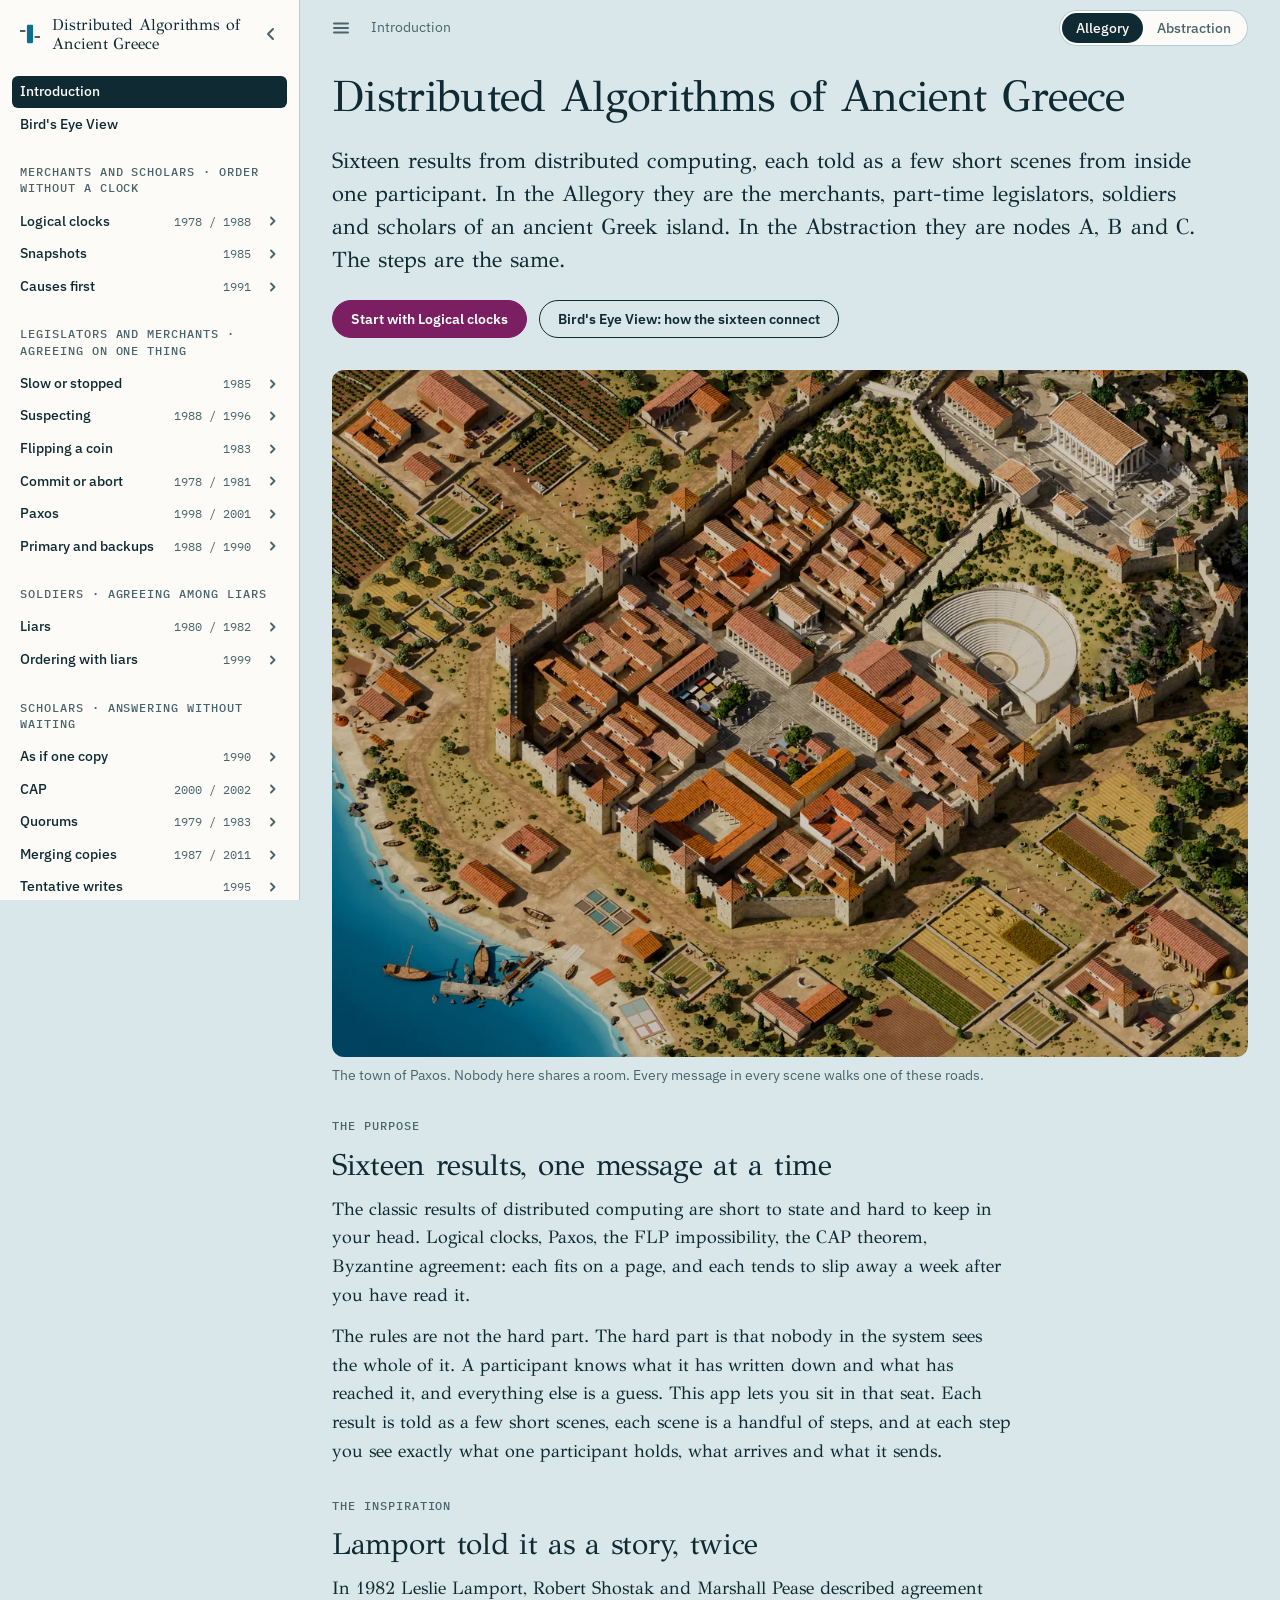
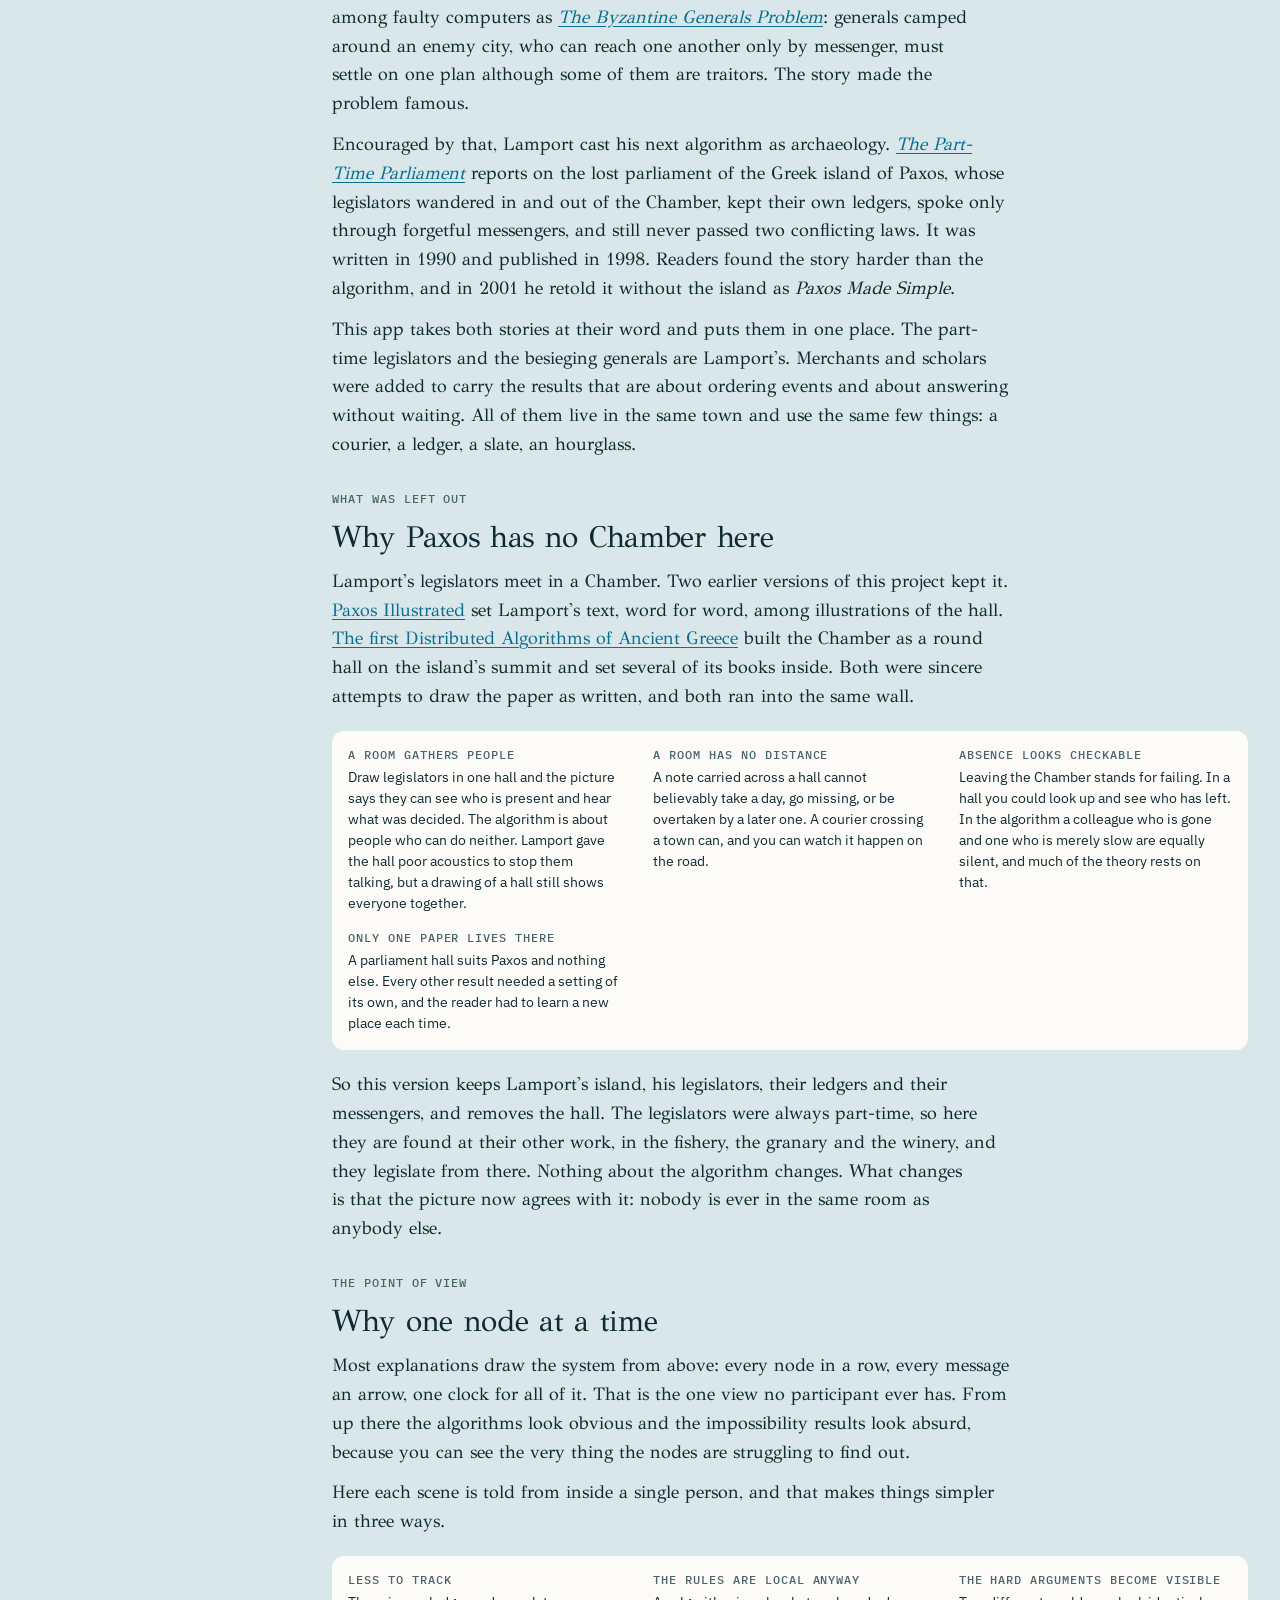
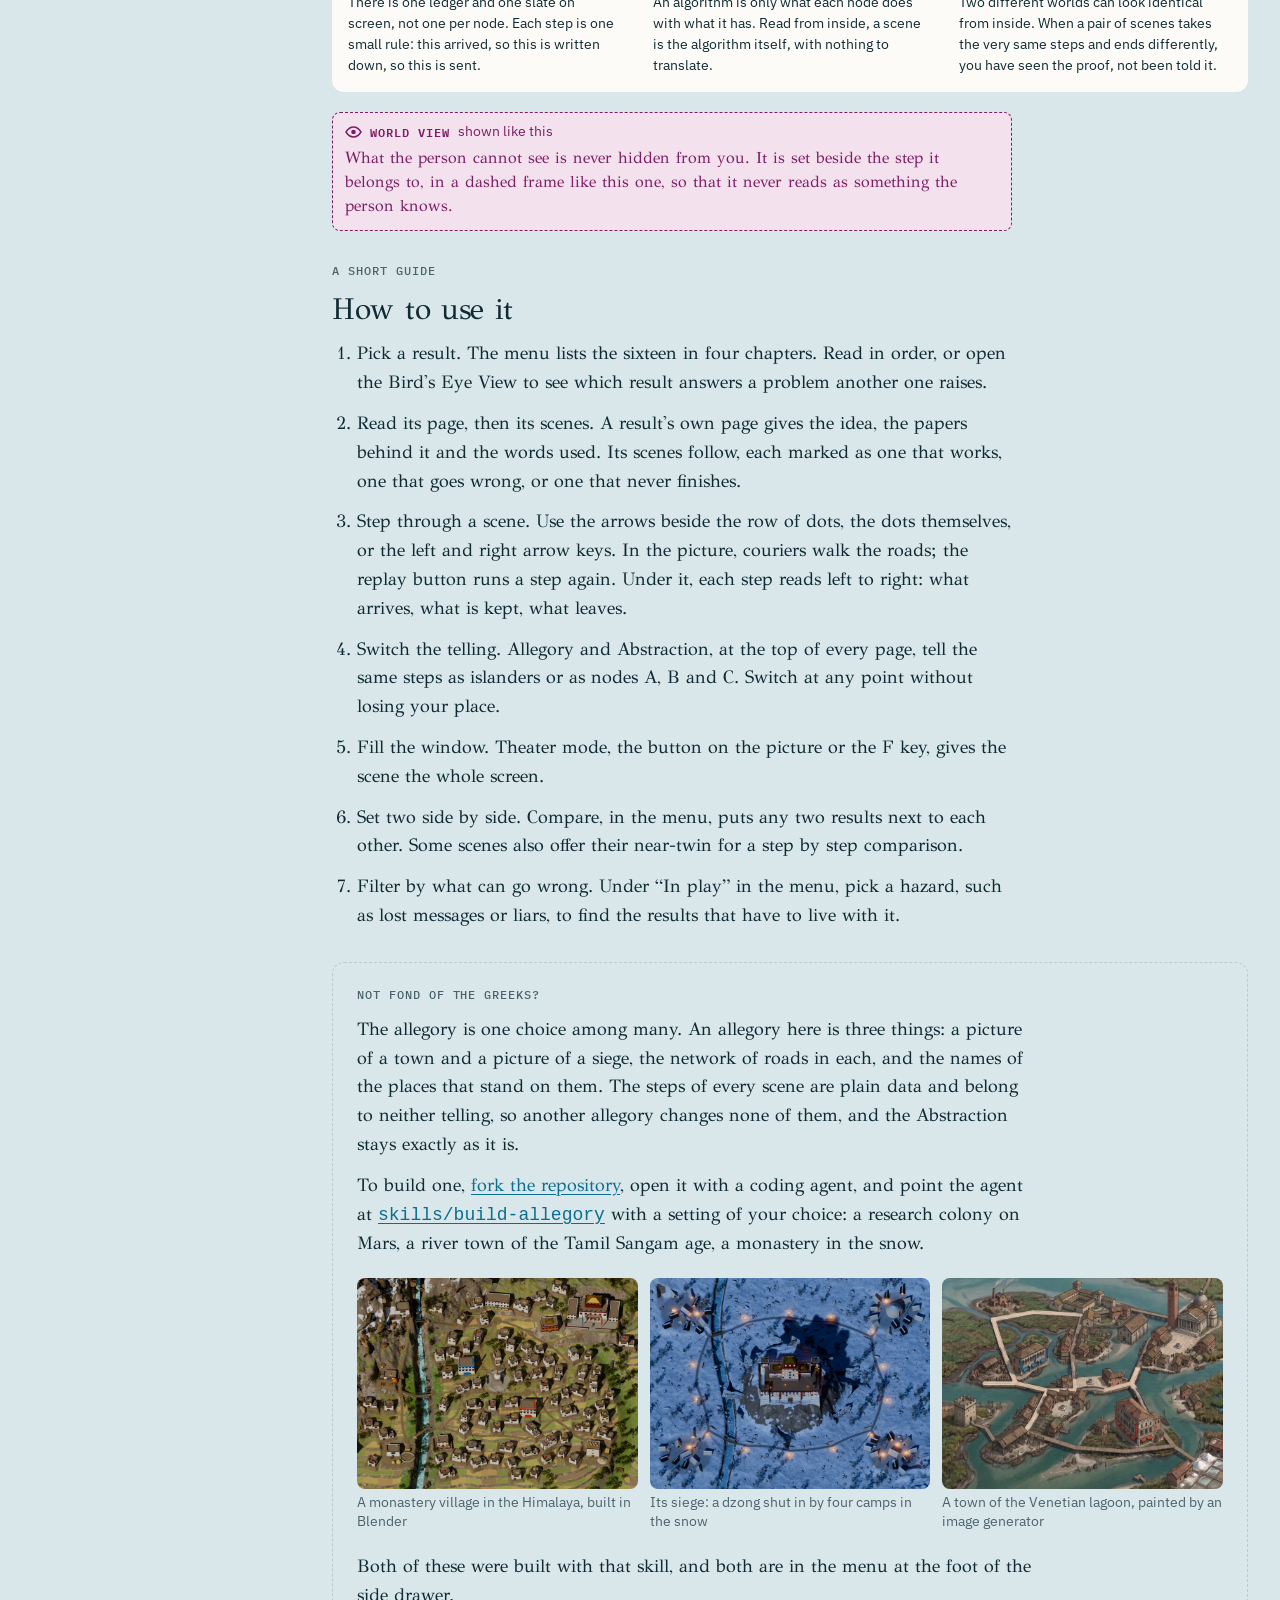
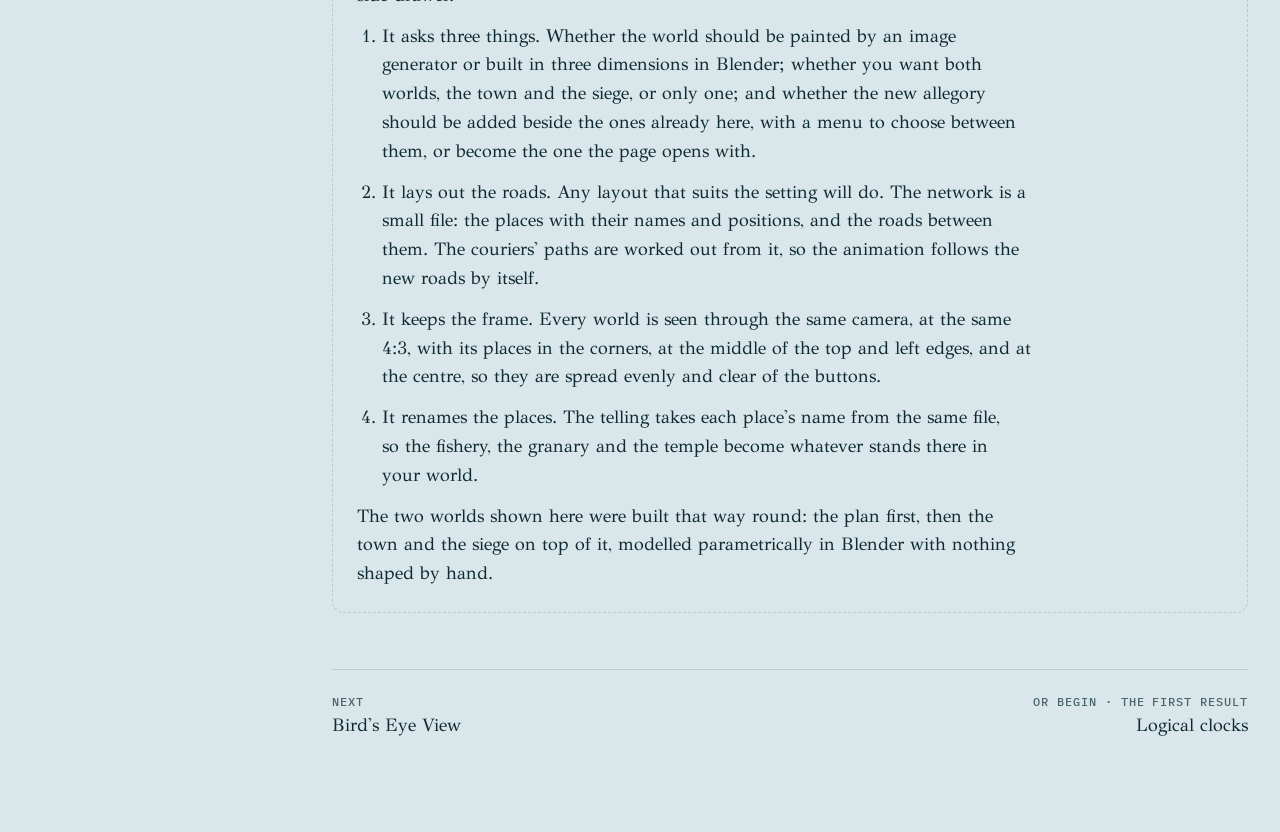
==== commit 041269ae: "Allegories: a build-allegory skill, a switcher, and two new worlds An allegory is now a folder under" ====
--- a/app/index.html
+++ b/app/index.html
@@ -28,6 +28,7 @@
     <nav id="index" aria-label="Results and scenes"></nav>
     <div class="facets" id="facets"></div>
     <nav class="more" id="more" aria-label="Tools"></nav>
+    <div class="alg" id="alg" hidden></div>
   </aside>
   <div class="scrim" data-drawer="close"></div>
   <div class="content">
@@ -45,10 +46,11 @@
 <script src="js/data/telling-text.js"></script>
 <script src="js/data/scenes-extra.js"></script>
 <script src="js/data/telling.js"></script>
-<script src="js/data/city.js"></script>
-<script src="js/data/siege.js"></script>
+<script src="js/data/plain.js"></script>
+<script src="js/data/allegories.js"></script>
 <script src="js/catalogue.js"></script>
 <script src="js/state.js"></script>
+<script src="js/allegory.js"></script>
 <script src="js/text.js"></script>
 <script src="js/stage.js"></script>
 <script src="js/theater.js"></script>
--- a/app/css/base.css
+++ b/app/css/base.css
@@ -125,3 +125,7 @@
 main { min-width: 0; display: grid; gap: var(--s6); align-content: start; padding-block: var(--s4) 96px; }
 
 [hidden] { display: none !important; }
+
+/* the menu of allegories, in the drawer: only there when the page holds more than one */
+.alg { display: grid; gap: var(--s1); padding-inline: var(--s2); margin-top: auto; padding-top: var(--s4); border-top: 1px solid var(--line); }
+.alg select { font: 500 var(--t-sm)/1.3 var(--sans); color: var(--ink); background: var(--room); border: 1px solid var(--line); border-radius: 8px; padding: 8px 10px; width: 100%; }
--- a/app/css/scene.css
+++ b/app/css/scene.css
@@ -117,10 +117,11 @@
 .about .guide b { font-weight: 500; }
 .about .sys { max-width: var(--measure); }
 .about .fork { display: grid; gap: var(--s3); padding: var(--s5); border: 1.5px dashed var(--line); border-radius: 12px; }
+/* the drawer's last entry: the tool that works across results */
+.more { display: grid; gap: 1px; }
+.more > .label { padding: 0 var(--s2) var(--s2); }
+
 .about .skins { display: grid; grid-template-columns: repeat(auto-fit, minmax(200px, 1fr)); gap: var(--s3); margin-block: var(--s2); }
 .about .skins figure { margin: 0; display: grid; gap: var(--s1); align-content: start; }
 .about .skins img { display: block; width: 100%; height: auto; aspect-ratio: 4 / 3; object-fit: cover; border-radius: 8px; background: var(--room); }
 .about .skins figcaption { font: var(--t-sm)/1.4 var(--sans); color: var(--soft); }
-/* the drawer's last entry: the tool that works across results */
-.more { display: grid; gap: 1px; }
-.more > .label { padding: 0 var(--s2) var(--s2); }
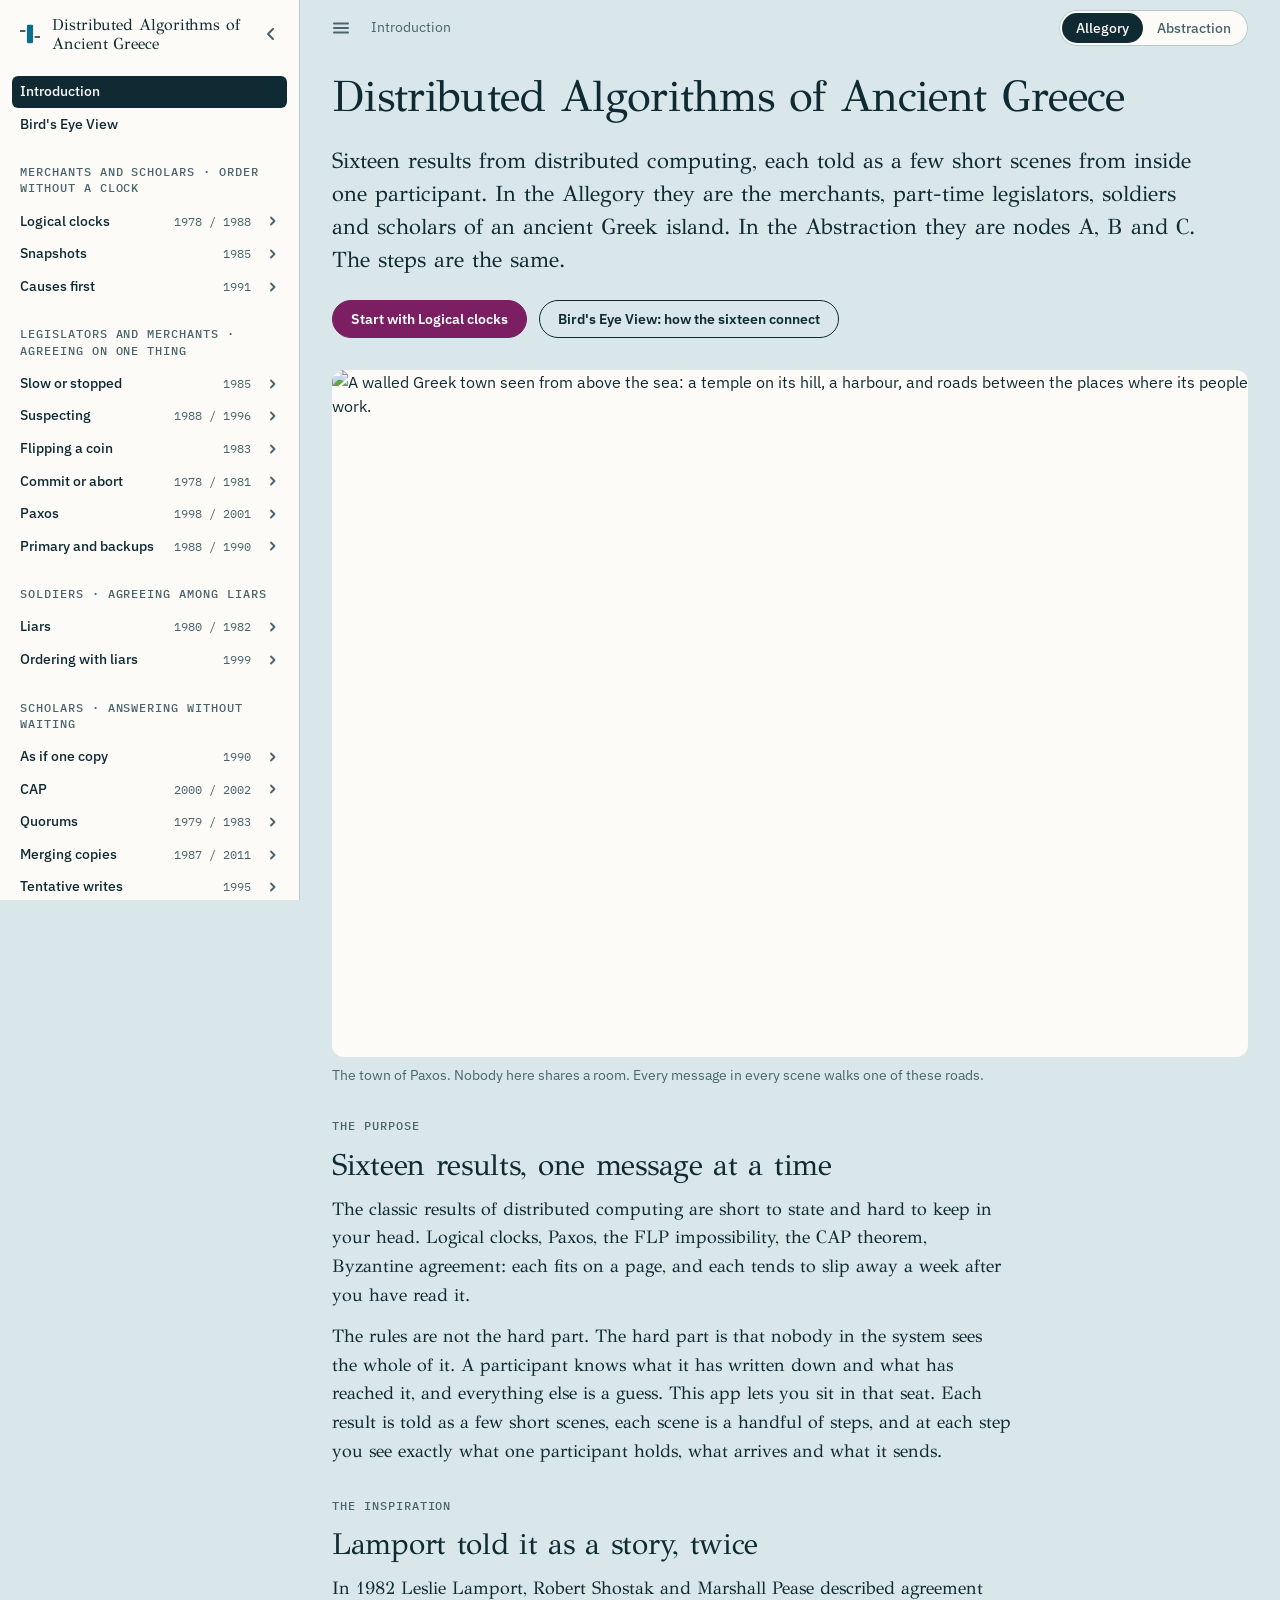
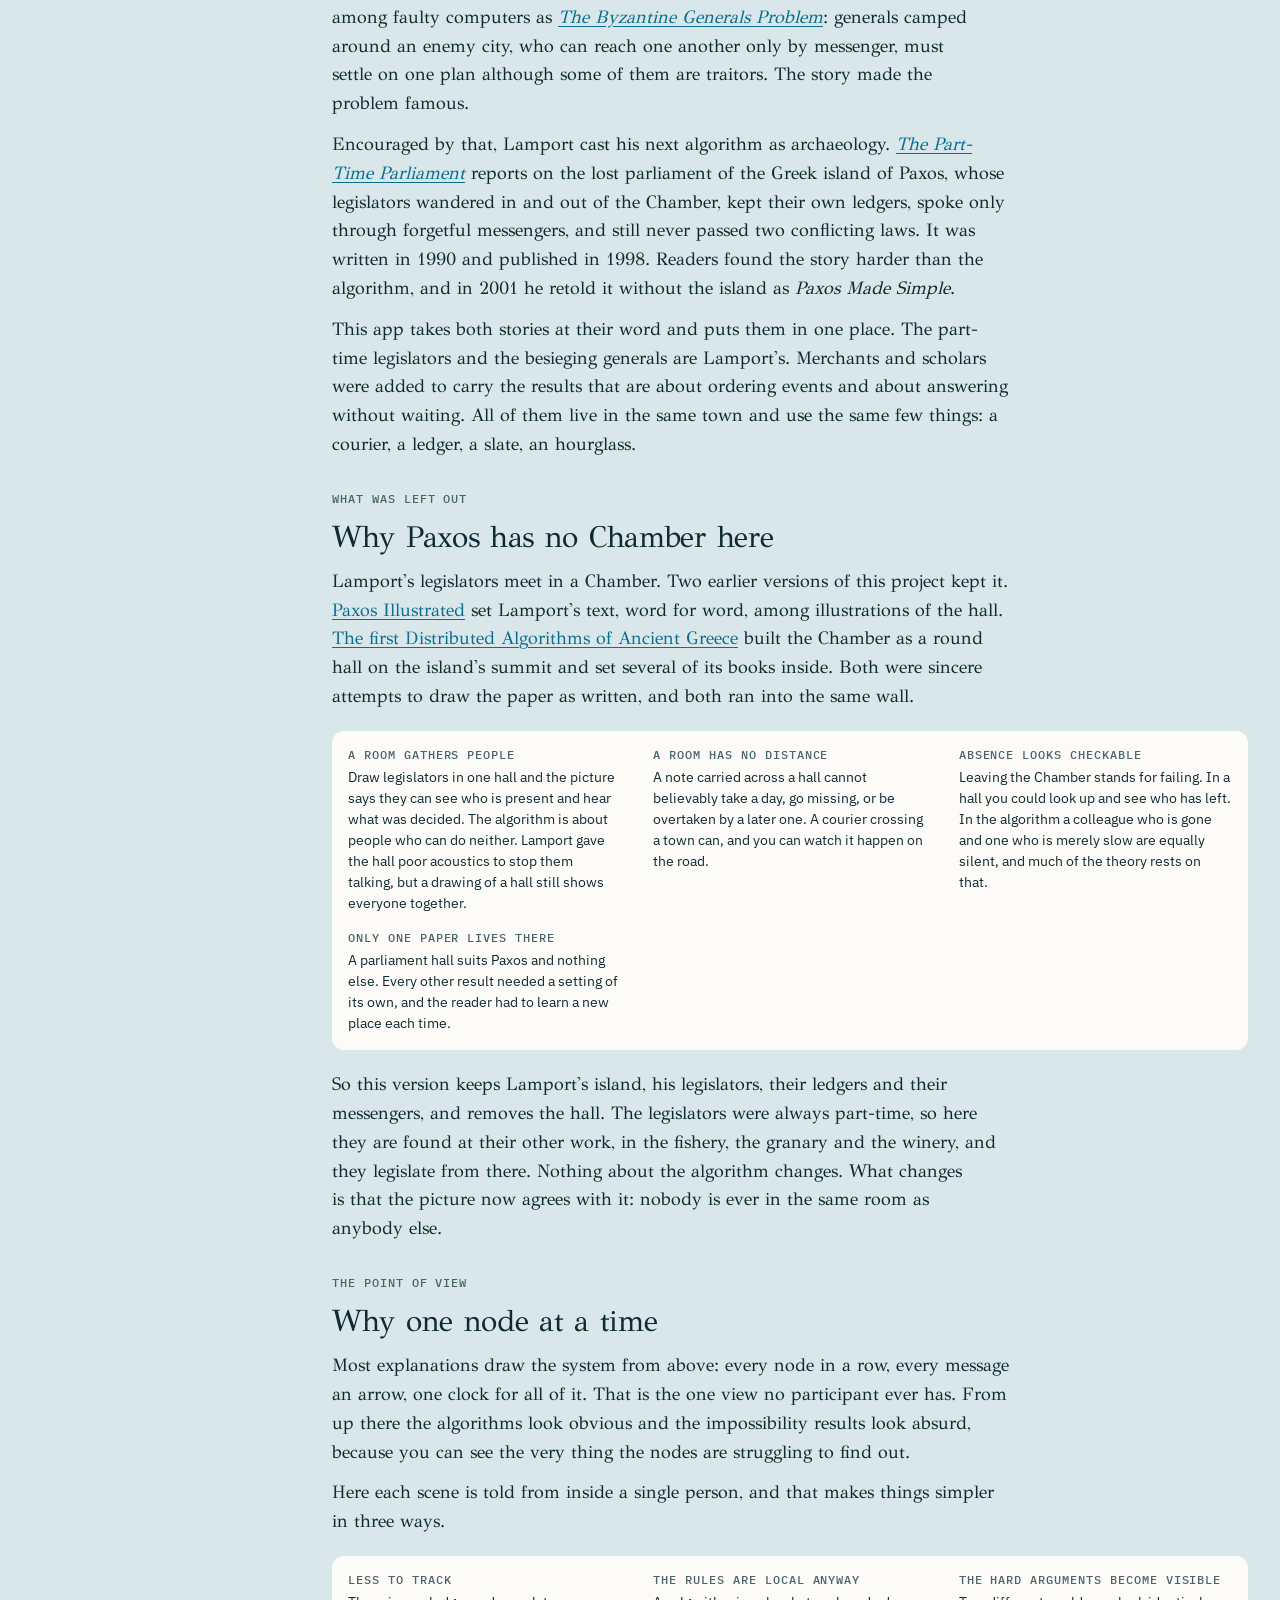
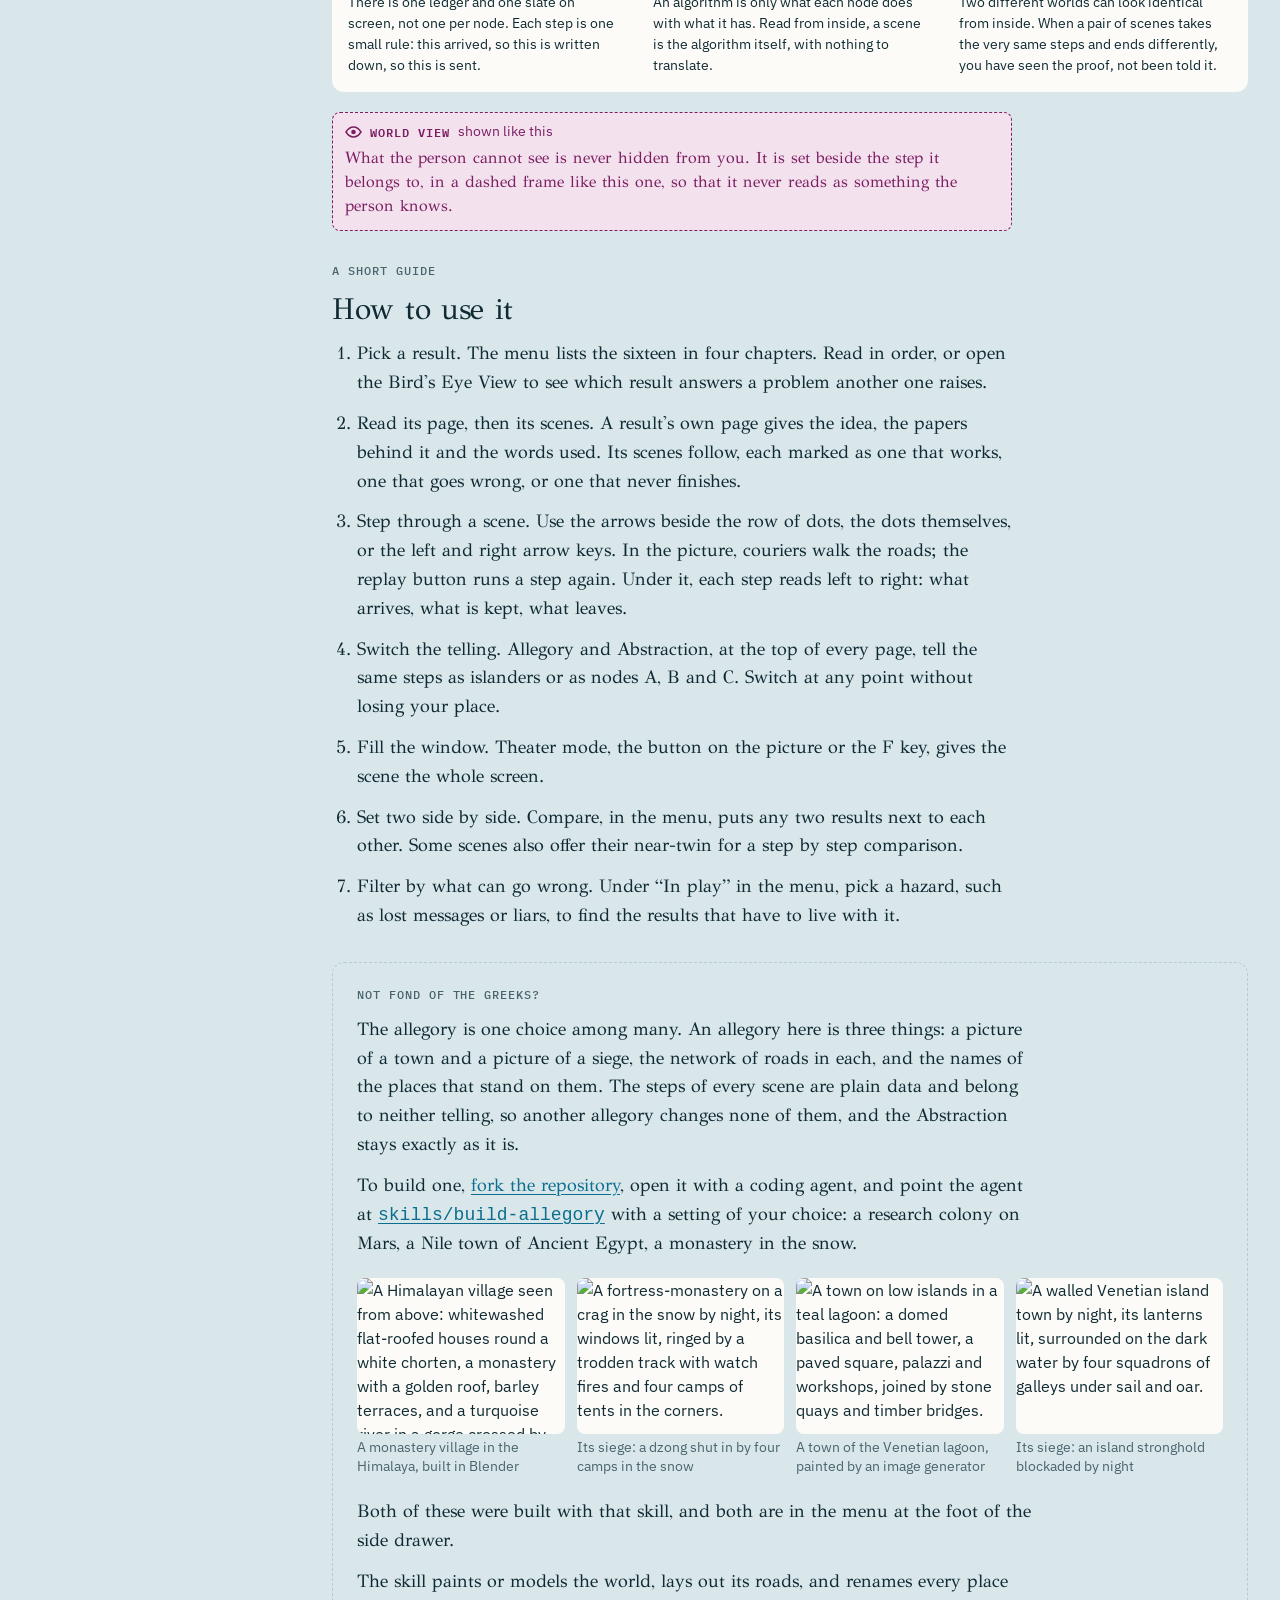
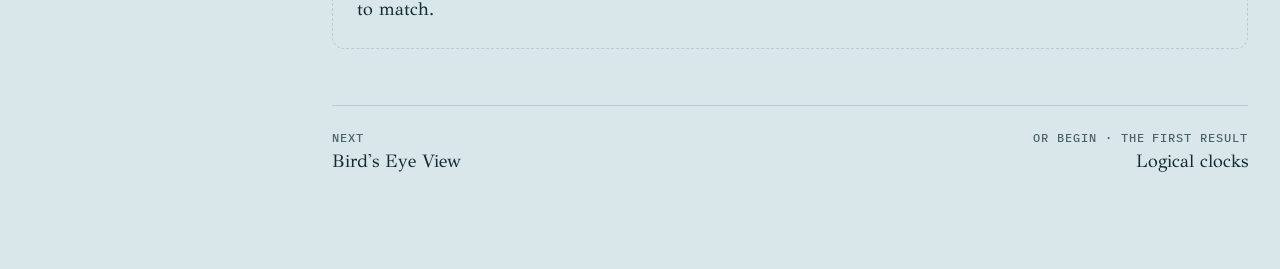
==== commit d87c43ea: "Launch prep: fit every page on phones; README, licences, share tags Grids in main, the paper head, t" ====
--- a/app/index.html
+++ b/app/index.html
@@ -4,6 +4,17 @@
 <meta charset="utf-8">
 <meta name="viewport" content="width=device-width, initial-scale=1">
 <title>Distributed Algorithms of Ancient Greece</title>
+<meta name="description" content="Sixteen results from distributed computing, from logical clocks to Paxos, CAP and the Byzantine generals, each told twice: as scenes in an ancient Greek town where every message is a courier on the road, and as nodes A, B and C.">
+<meta property="og:type" content="website">
+<meta property="og:url" content="https://kikkupico.github.io/DAAG2/">
+<meta property="og:title" content="Distributed Algorithms of Ancient Greece">
+<meta property="og:description" content="Paxos, CAP, the Byzantine generals and thirteen more results, told as scenes in one Greek town, and again as nodes A, B and C. Same steps, two tellings.">
+<meta property="og:image" content="https://images.detangled.dev/img/city-3d-1200.webp">
+<meta property="og:image:width" content="1200">
+<meta property="og:image:height" content="900">
+<meta property="og:image:alt" content="A walled ancient Greek town seen from above: houses, temple, theatre and harbour">
+<meta name="twitter:card" content="summary_large_image">
+<link rel="icon" href="data:image/svg+xml,%3Csvg xmlns='http://www.w3.org/2000/svg' viewBox='0 0 26 26'%3E%3Crect x='9' y='1' width='8' height='24' rx='1.5' fill='%231c6a86'/%3E%3Cpath d='M0 9h7M19 17h7' stroke='%231c6a86' stroke-width='2'/%3E%3C/svg%3E">
 <meta name="claude:viewport-fit-sides" content="cover">
 <link rel="preconnect" href="https://fonts.googleapis.com">
 <link rel="preconnect" href="https://fonts.gstatic.com" crossorigin>
--- a/app/css/base.css
+++ b/app/css/base.css
@@ -83,8 +83,8 @@
 .reg button[aria-pressed="true"] { background: var(--ink); color: var(--room); }
 
 /* small lists of a term and its meaning */
-.lexi { display: grid; grid-template-columns: minmax(0, max-content) minmax(0, 1fr); gap: var(--s1) var(--s5); font-size: var(--t-sm); line-height: 1.5; max-width: var(--measure); }
-.lexi dt { font-weight: 500; } .lexi dd { color: var(--soft); }
+.lexi { display: grid; grid-template-columns: fit-content(50%) minmax(0, 1fr); gap: var(--s1) var(--s5); font-size: var(--t-sm); line-height: 1.5; max-width: var(--measure); }
+.lexi dt { font-weight: 500; } .lexi dd { color: var(--soft); } .lexi :is(dt, dd) { min-width: 0; overflow-wrap: anywhere; }
 .customs { display: grid; grid-template-columns: repeat(auto-fit, minmax(min(100%, 210px), 1fr)); gap: var(--s4) var(--s6); padding: 0; list-style: none; }
 .customs li { display: grid; gap: var(--s1); align-content: start; font-size: var(--t-sm); line-height: 1.5; }
 .fine { font-size: var(--t-sm); line-height: 1.55; color: var(--soft); max-width: var(--measure); }
@@ -122,7 +122,7 @@
 .link { text-decoration: underline; text-underline-offset: 2px; font-weight: 500; margin-left: 6px; }
 .link:hover { color: var(--node); }
 
-main { min-width: 0; display: grid; gap: var(--s6); align-content: start; padding-block: var(--s4) 96px; }
+main { min-width: 0; display: grid; grid-template-columns: minmax(0, 1fr); gap: var(--s6); align-content: start; padding-block: var(--s4) 96px; }
 
 [hidden] { display: none !important; }
 
--- a/app/css/scene.css
+++ b/app/css/scene.css
@@ -1,7 +1,7 @@
 /* the paper: its name, where it comes from, the idea, then three facts and the telling's words */
-.paper { display: grid; gap: var(--s5); }
+.paper { display: grid; grid-template-columns: minmax(0, 1fr); gap: var(--s5); }
 h1 { font: 500 var(--t-h1)/1.1 var(--serif); letter-spacing: -.015em; text-wrap: balance; }
-.phead { display: grid; gap: var(--s2); }
+.phead { display: grid; grid-template-columns: minmax(0, 1fr); gap: var(--s2); }
 .cite { display: flex; flex-wrap: wrap; gap: 2px var(--s5); font: var(--t-sm)/1.5 var(--sans); color: var(--soft); }
 .idea { font: var(--t-xl)/1.5 var(--serif); max-width: var(--measure); text-wrap: pretty; }
 .facts { display: grid; grid-template-columns: repeat(auto-fit, minmax(min(100%, 220px), 1fr)); gap: var(--s4) var(--s6); padding-top: var(--s5); border-top: 1px solid var(--line); }
@@ -10,8 +10,8 @@
 .words { display: grid; gap: var(--s2); }
 
 /* a result's own page: its scenes, each with its point */
-.start { display: grid; gap: var(--s5); justify-items: start; }
-.toc { display: grid; width: 100%; padding: 0; list-style: none; border-top: 1px solid var(--line); }
+.start { display: grid; grid-template-columns: minmax(0, 1fr); gap: var(--s5); justify-items: start; }
+.toc { display: grid; grid-template-columns: minmax(0, 1fr); width: 100%; padding: 0; list-style: none; border-top: 1px solid var(--line); }
 .toc button { display: grid; grid-template-columns: var(--s5) minmax(0, 1fr); gap: 2px var(--s2); width: 100%; padding: var(--s3) 0; border-bottom: 1px solid var(--line); }
 .toc .n { grid-row: span 2; font: 500 var(--t-xs)/27px var(--mono); color: var(--soft); }
 .toc .t { font: 500 var(--t-lg)/1.5 var(--serif); }
@@ -19,7 +19,7 @@
 .toc button:hover .t { text-decoration: underline; text-underline-offset: 3px; }
 
 /* the scene */
-.scene { display: grid; gap: var(--s5); }
+.scene { display: grid; grid-template-columns: minmax(0, 1fr); gap: var(--s5); }
 #scene { scroll-margin-top: 64px; }      /* the sticky bar is 56px; a jump to the scene stops with its title just below it */
 .oc { flex: none; }
 /* the scene's head: the title with its switches at the far end, then the point and the cast */
@@ -57,7 +57,7 @@
 .sum li span { grid-column: 2; font: var(--t-sm)/1.5 var(--sans); color: var(--soft); }
 .sum .together { font: var(--t-lg)/1.5 var(--serif); max-width: var(--measure); text-wrap: pretty; }
 .sum .together .label { display: block; margin-bottom: var(--s1); }
-.ctl { display: flex; flex-wrap: wrap; gap: var(--s2) var(--s4); align-items: center; }
+.ctl { display: flex; max-width: 100%; flex-wrap: wrap; gap: var(--s2) var(--s4); align-items: center; }
 .btn.sm { padding: 9px 14px; font-size: var(--t-sm); font-weight: 500; border-width: 1px; border-color: var(--line); background: var(--room); }
 
 /* the scene at a glance: one dot per step */
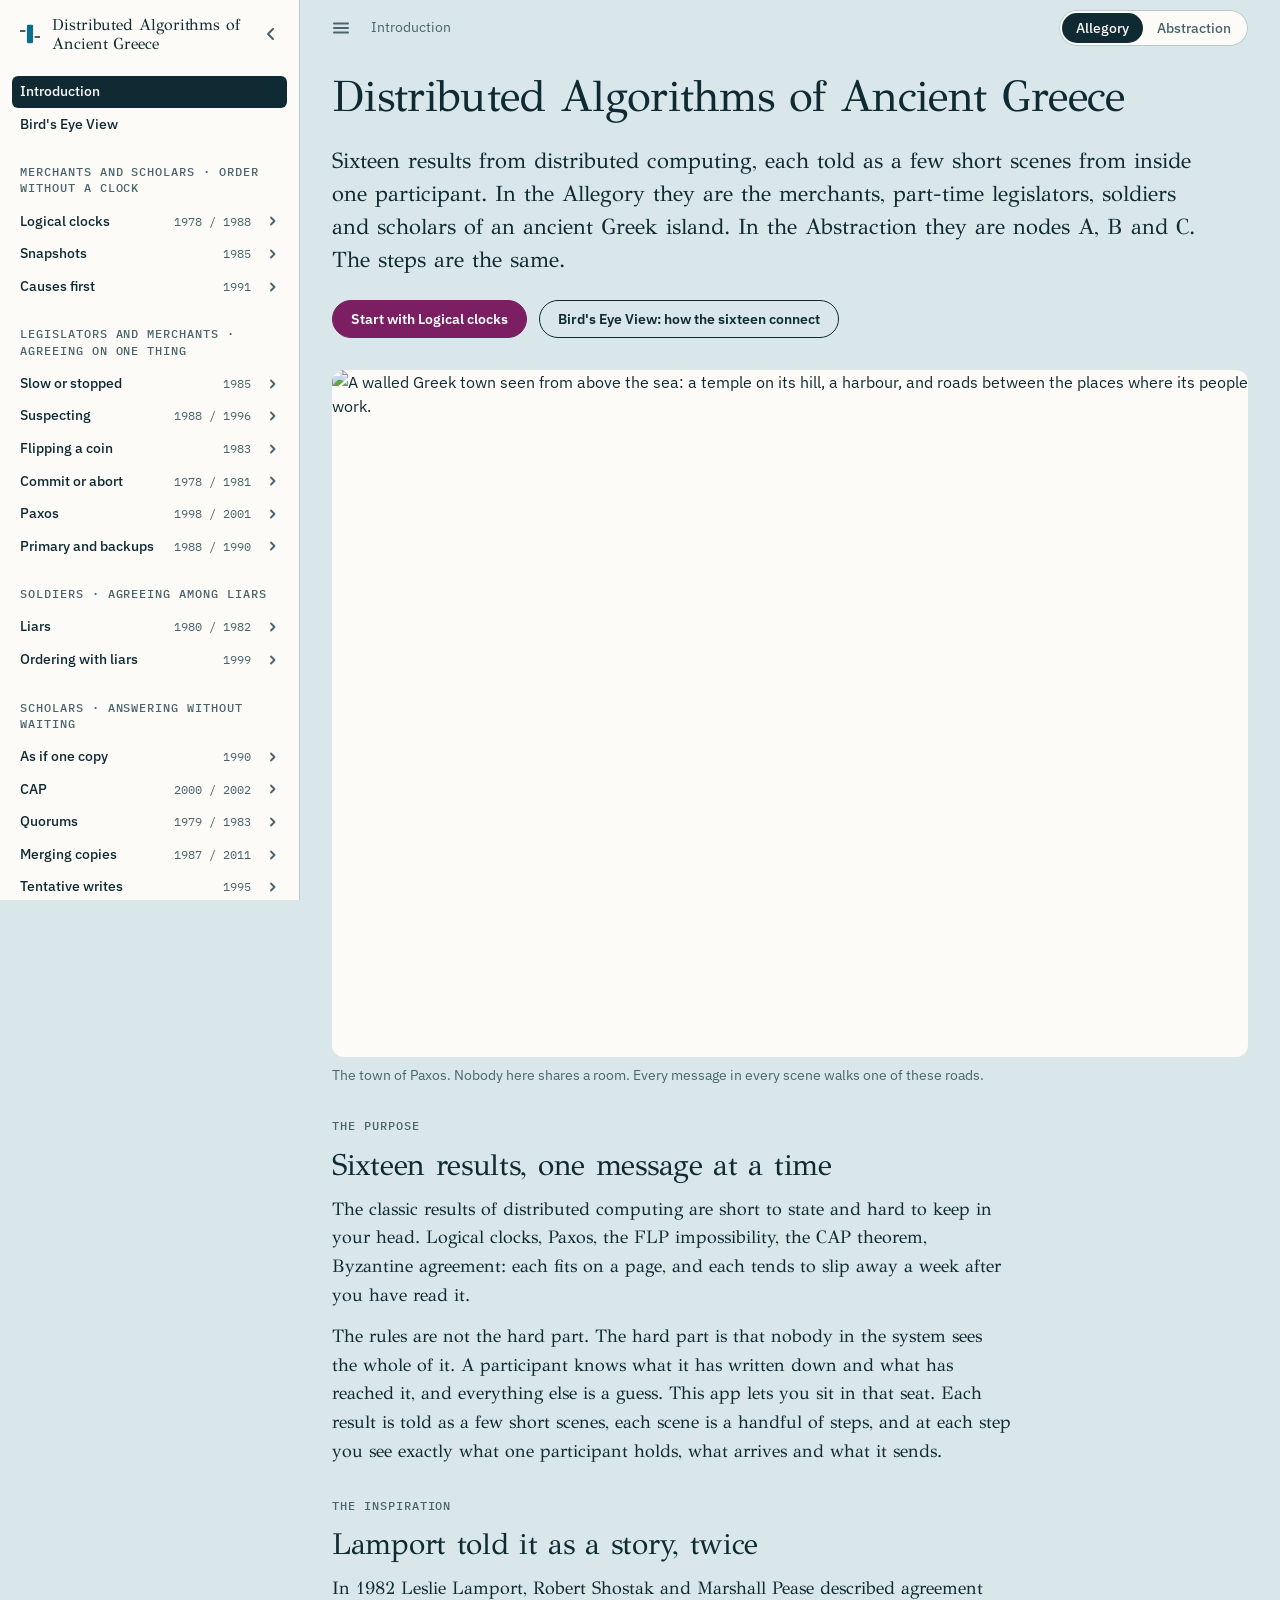
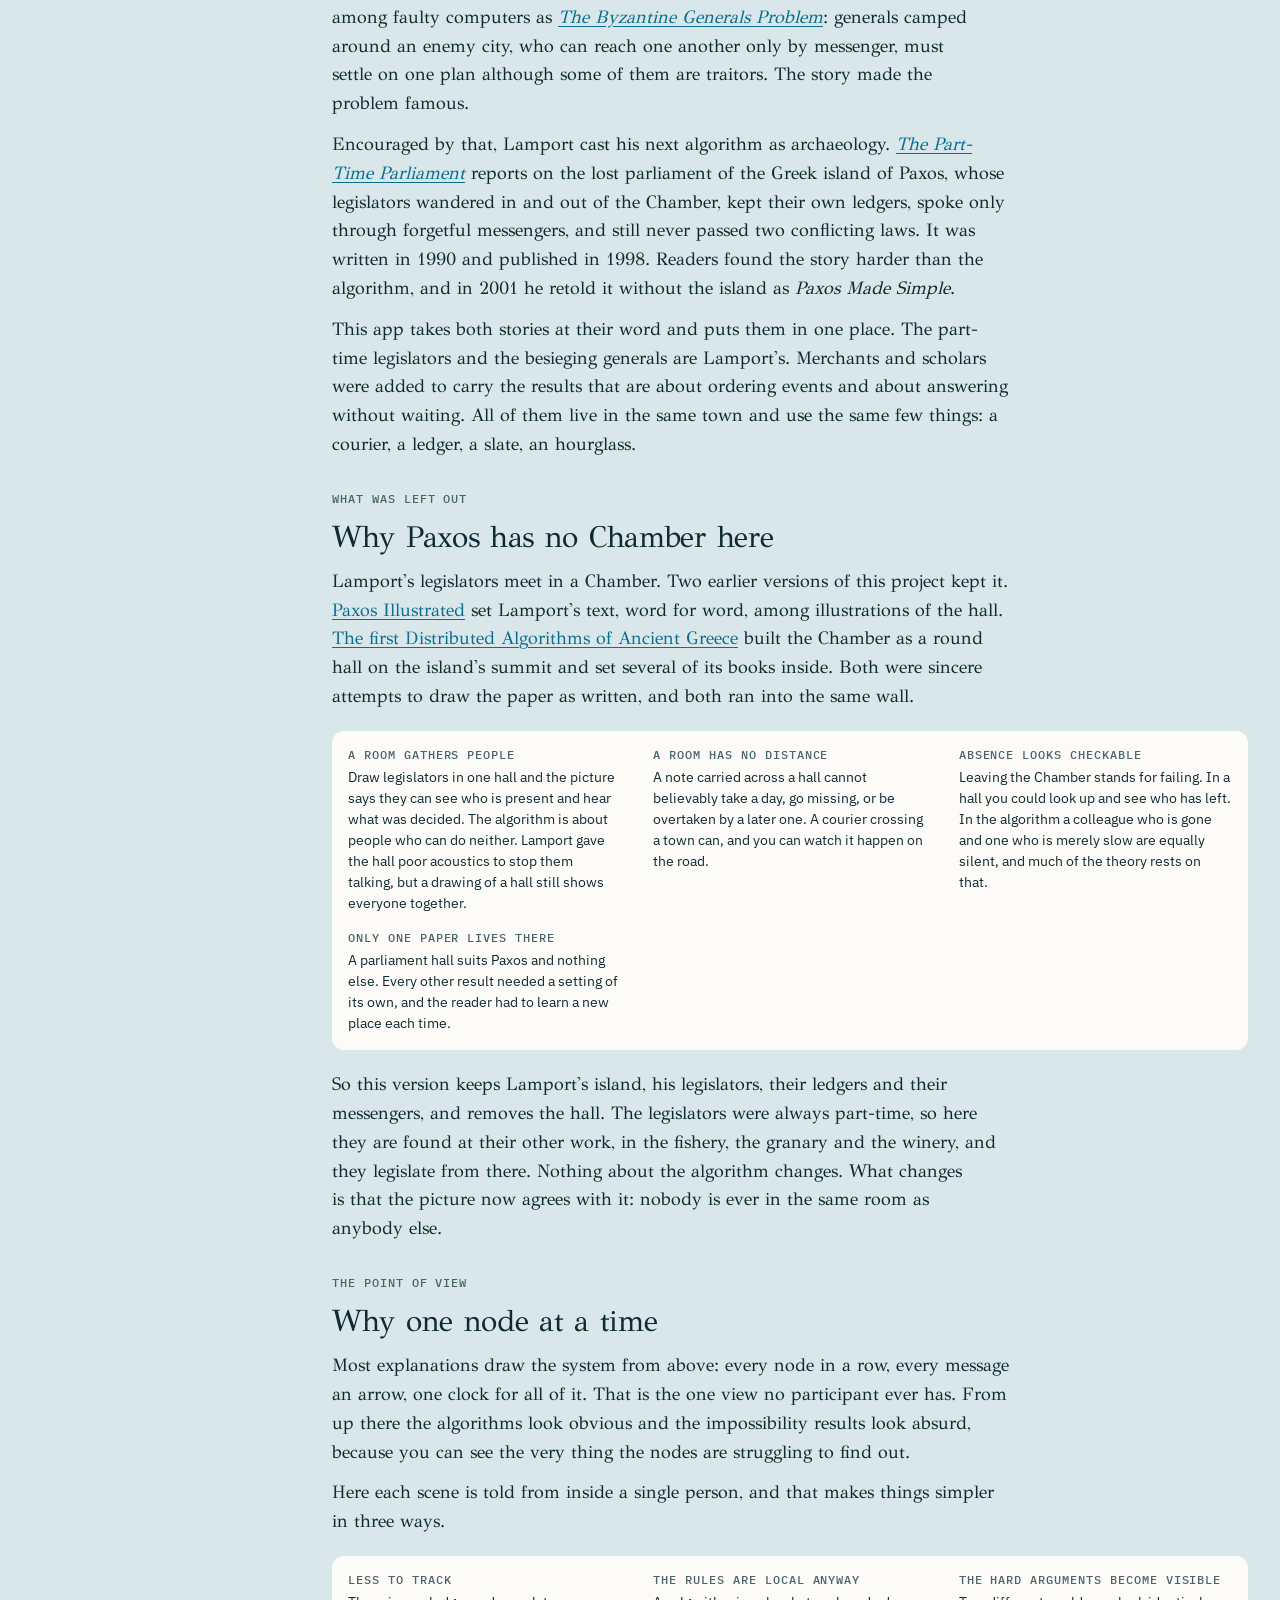
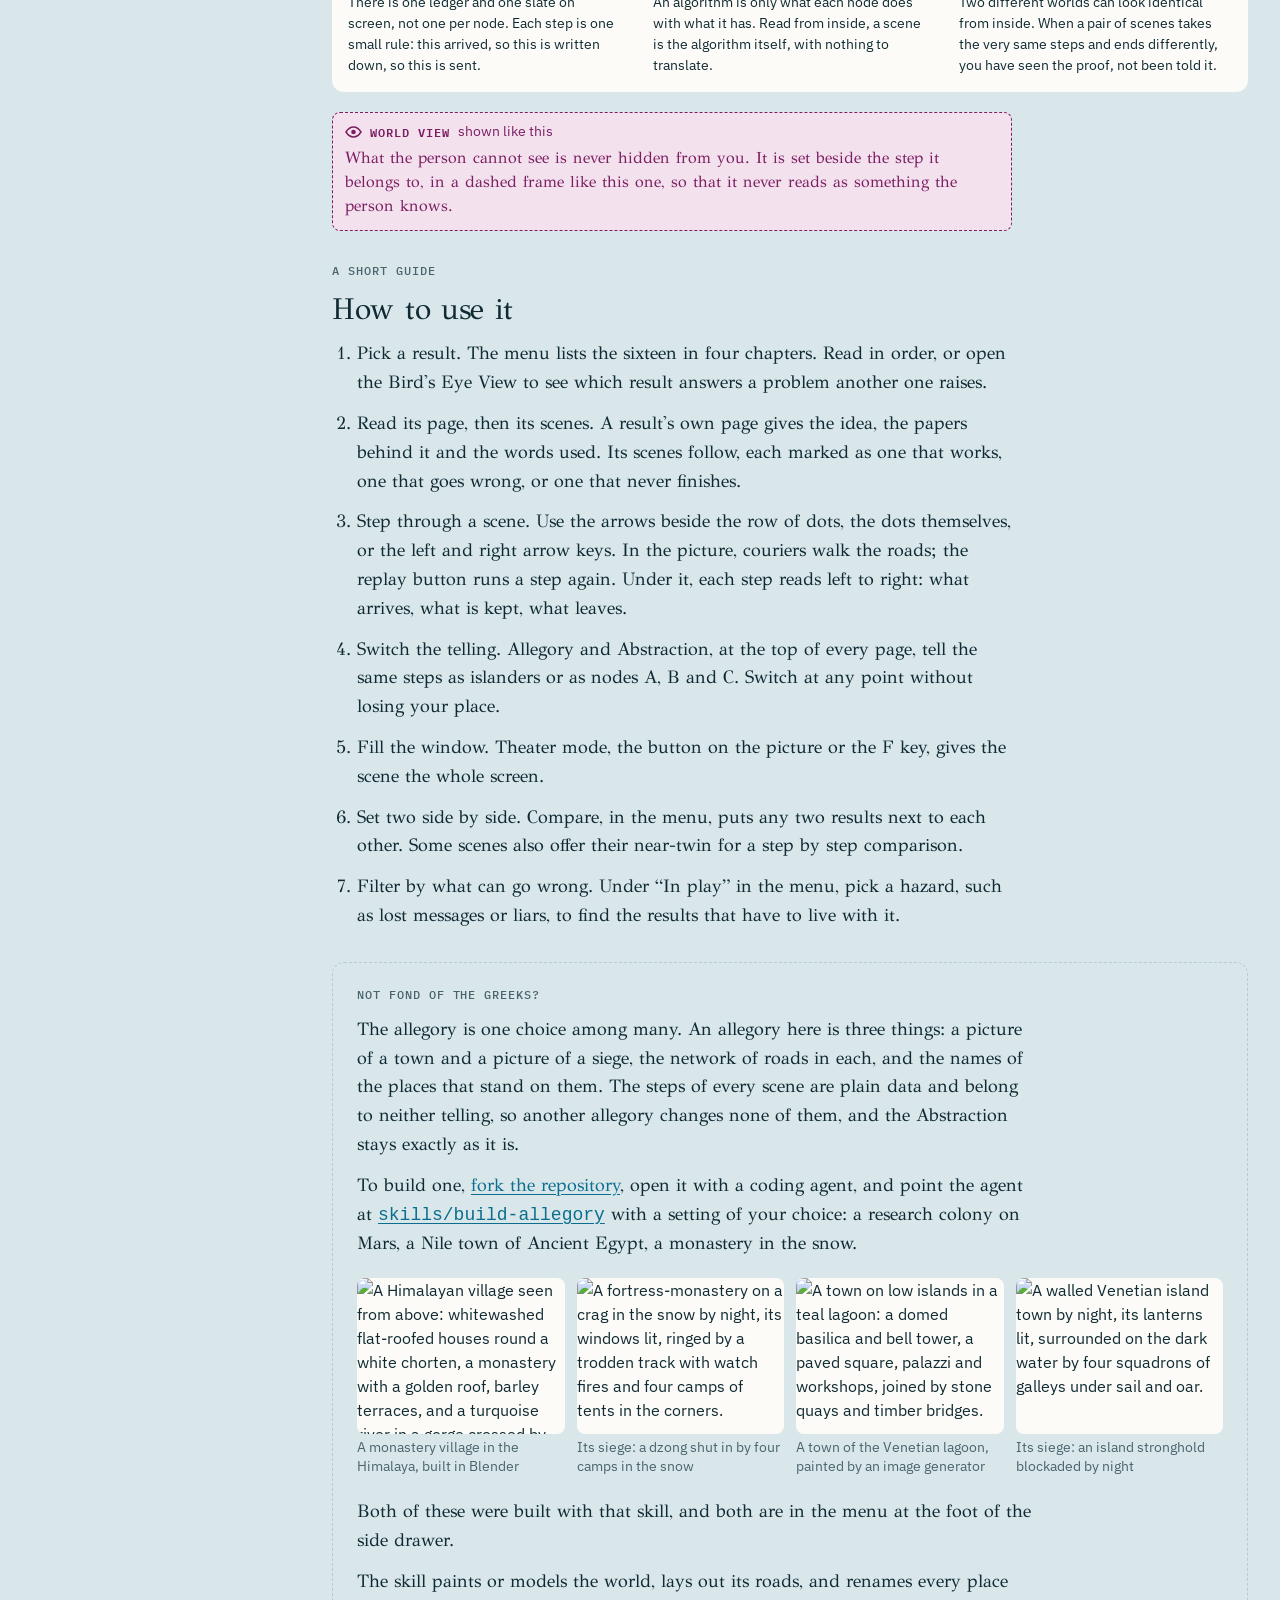
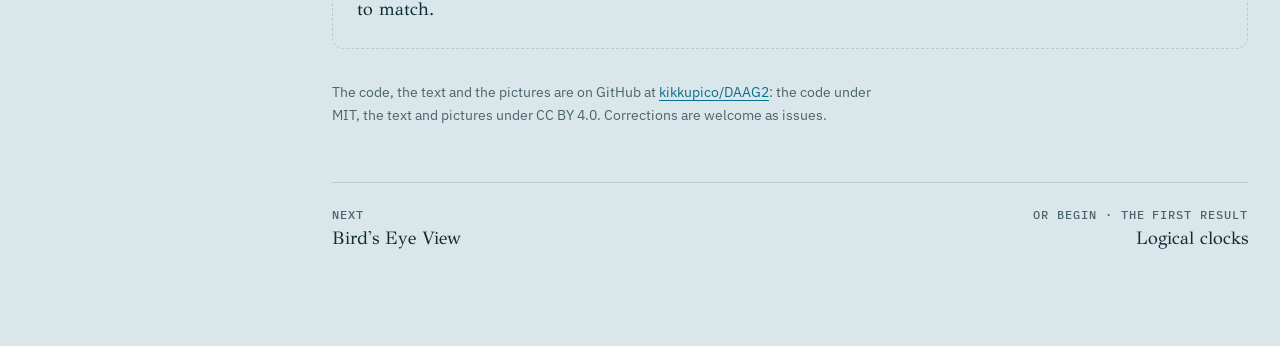
==== commit 6f8aee29: "Link the repository from the drawer and the introduction; a temple favicon The drawer gains "Source " ====
--- a/app/index.html
+++ b/app/index.html
@@ -14,7 +14,7 @@
 <meta property="og:image:height" content="900">
 <meta property="og:image:alt" content="A walled ancient Greek town seen from above: houses, temple, theatre and harbour">
 <meta name="twitter:card" content="summary_large_image">
-<link rel="icon" href="data:image/svg+xml,%3Csvg xmlns='http://www.w3.org/2000/svg' viewBox='0 0 26 26'%3E%3Crect x='9' y='1' width='8' height='24' rx='1.5' fill='%231c6a86'/%3E%3Cpath d='M0 9h7M19 17h7' stroke='%231c6a86' stroke-width='2'/%3E%3C/svg%3E">
+<link rel="icon" href="data:image/svg+xml,%3Csvg xmlns='http://www.w3.org/2000/svg' viewBox='0 0 32 32'%3E%3Crect width='32' height='32' rx='7' fill='%23123548'/%3E%3Cpath d='M16 5 L5 13 L27 13 Z' fill='none' stroke='%23f3e6cf' stroke-width='2' stroke-linejoin='round'/%3E%3Cg fill='%23e0803a'%3E%3Ccircle cx='16' cy='5.5' r='3'/%3E%3Ccircle cx='5.5' cy='13' r='3'/%3E%3Ccircle cx='26.5' cy='13' r='3'/%3E%3C/g%3E%3Cg fill='%23f3e6cf'%3E%3Crect x='8' y='16' width='3' height='10'/%3E%3Crect x='14.5' y='16' width='3' height='10'/%3E%3Crect x='21' y='16' width='3' height='10'/%3E%3Crect x='5' y='26' width='22' height='2.5' rx='.5'/%3E%3C/g%3E%3C/svg%3E">
 <meta name="claude:viewport-fit-sides" content="cover">
 <link rel="preconnect" href="https://fonts.googleapis.com">
 <link rel="preconnect" href="https://fonts.gstatic.com" crossorigin>
--- a/app/css/scene.css
+++ b/app/css/scene.css
@@ -125,3 +125,7 @@
 .about .skins figure { margin: 0; display: grid; gap: var(--s1); align-content: start; }
 .about .skins img { display: block; width: 100%; height: auto; aspect-ratio: 4 / 3; object-fit: cover; border-radius: 8px; background: var(--room); }
 .about .skins figcaption { font: var(--t-sm)/1.4 var(--sans); color: var(--soft); }
+/* the link to the repository: in the drawer, and at the foot of the introduction */
+.more > .label ~ .label { margin-top: var(--s4); }
+.pl.ext { color: inherit; text-decoration: none; }
+.about .src { font: var(--t-sm)/1.6 var(--sans); color: var(--soft); max-width: var(--measure); }
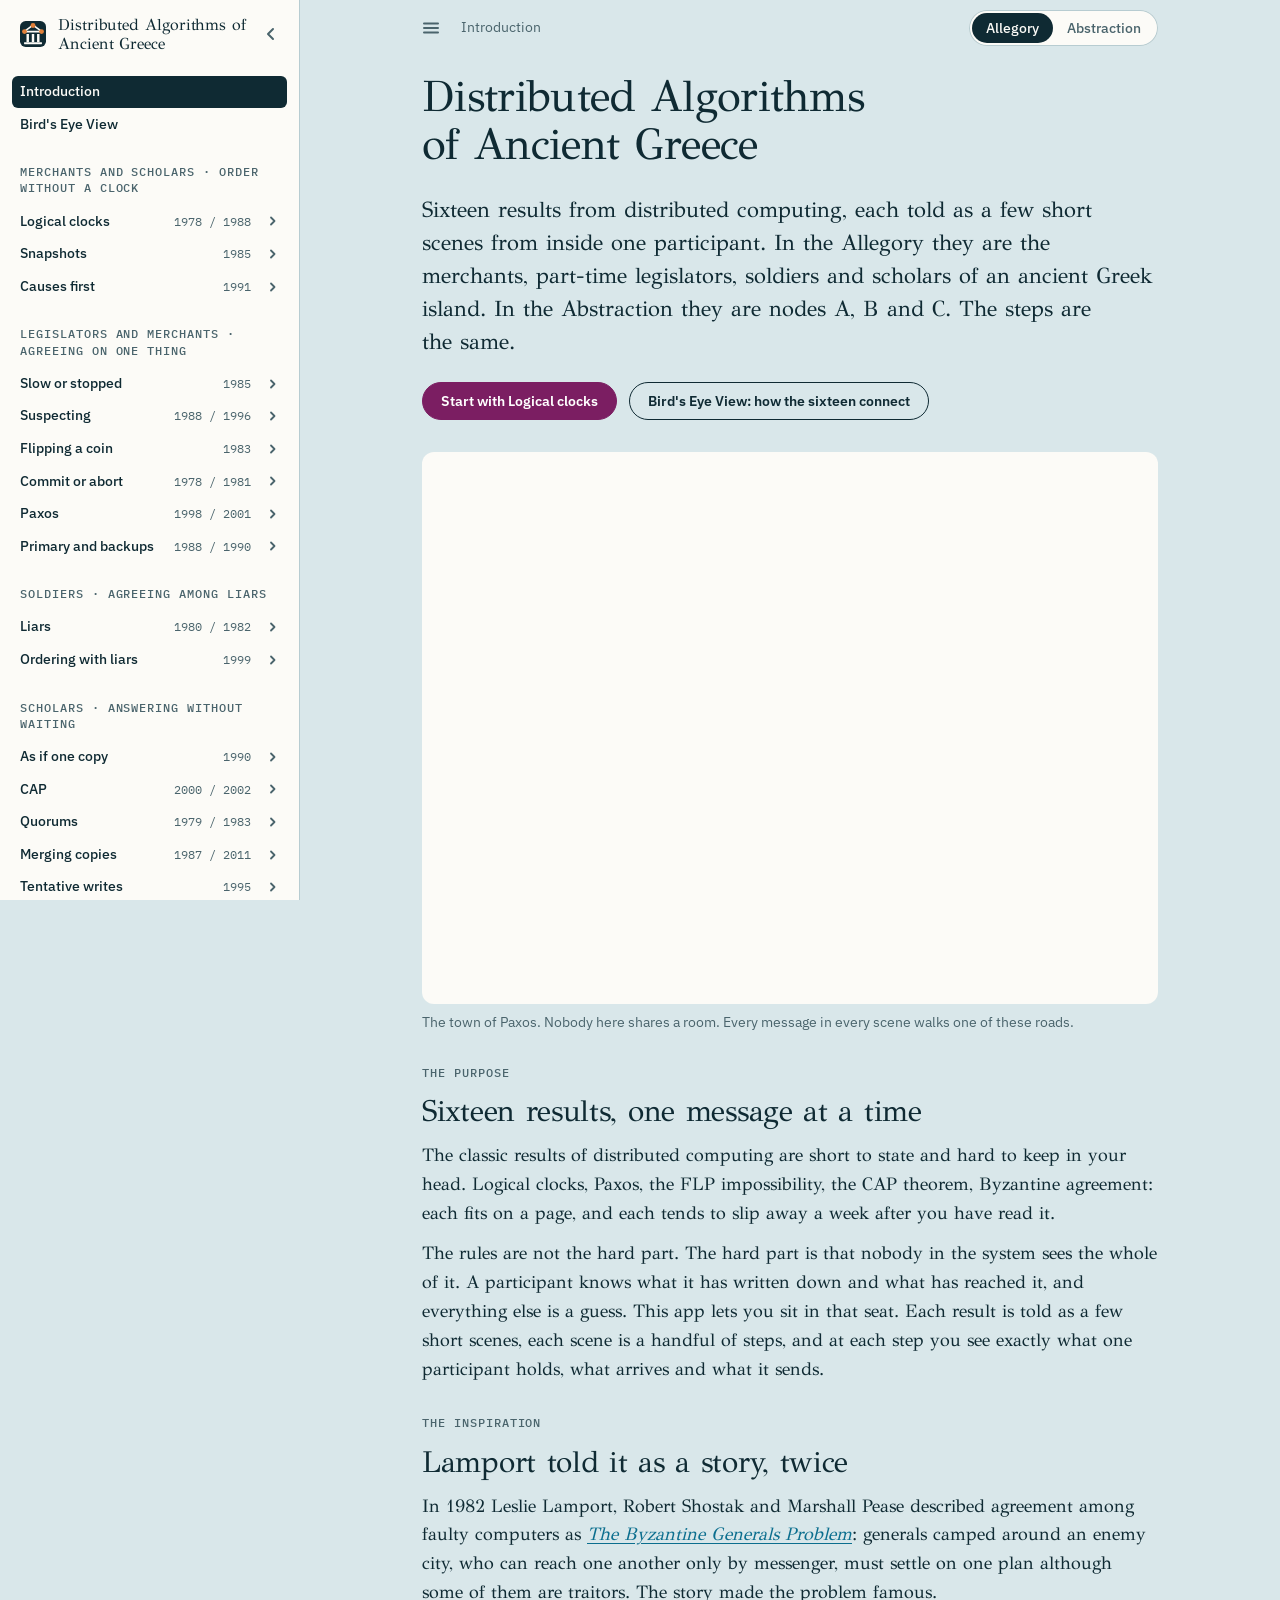
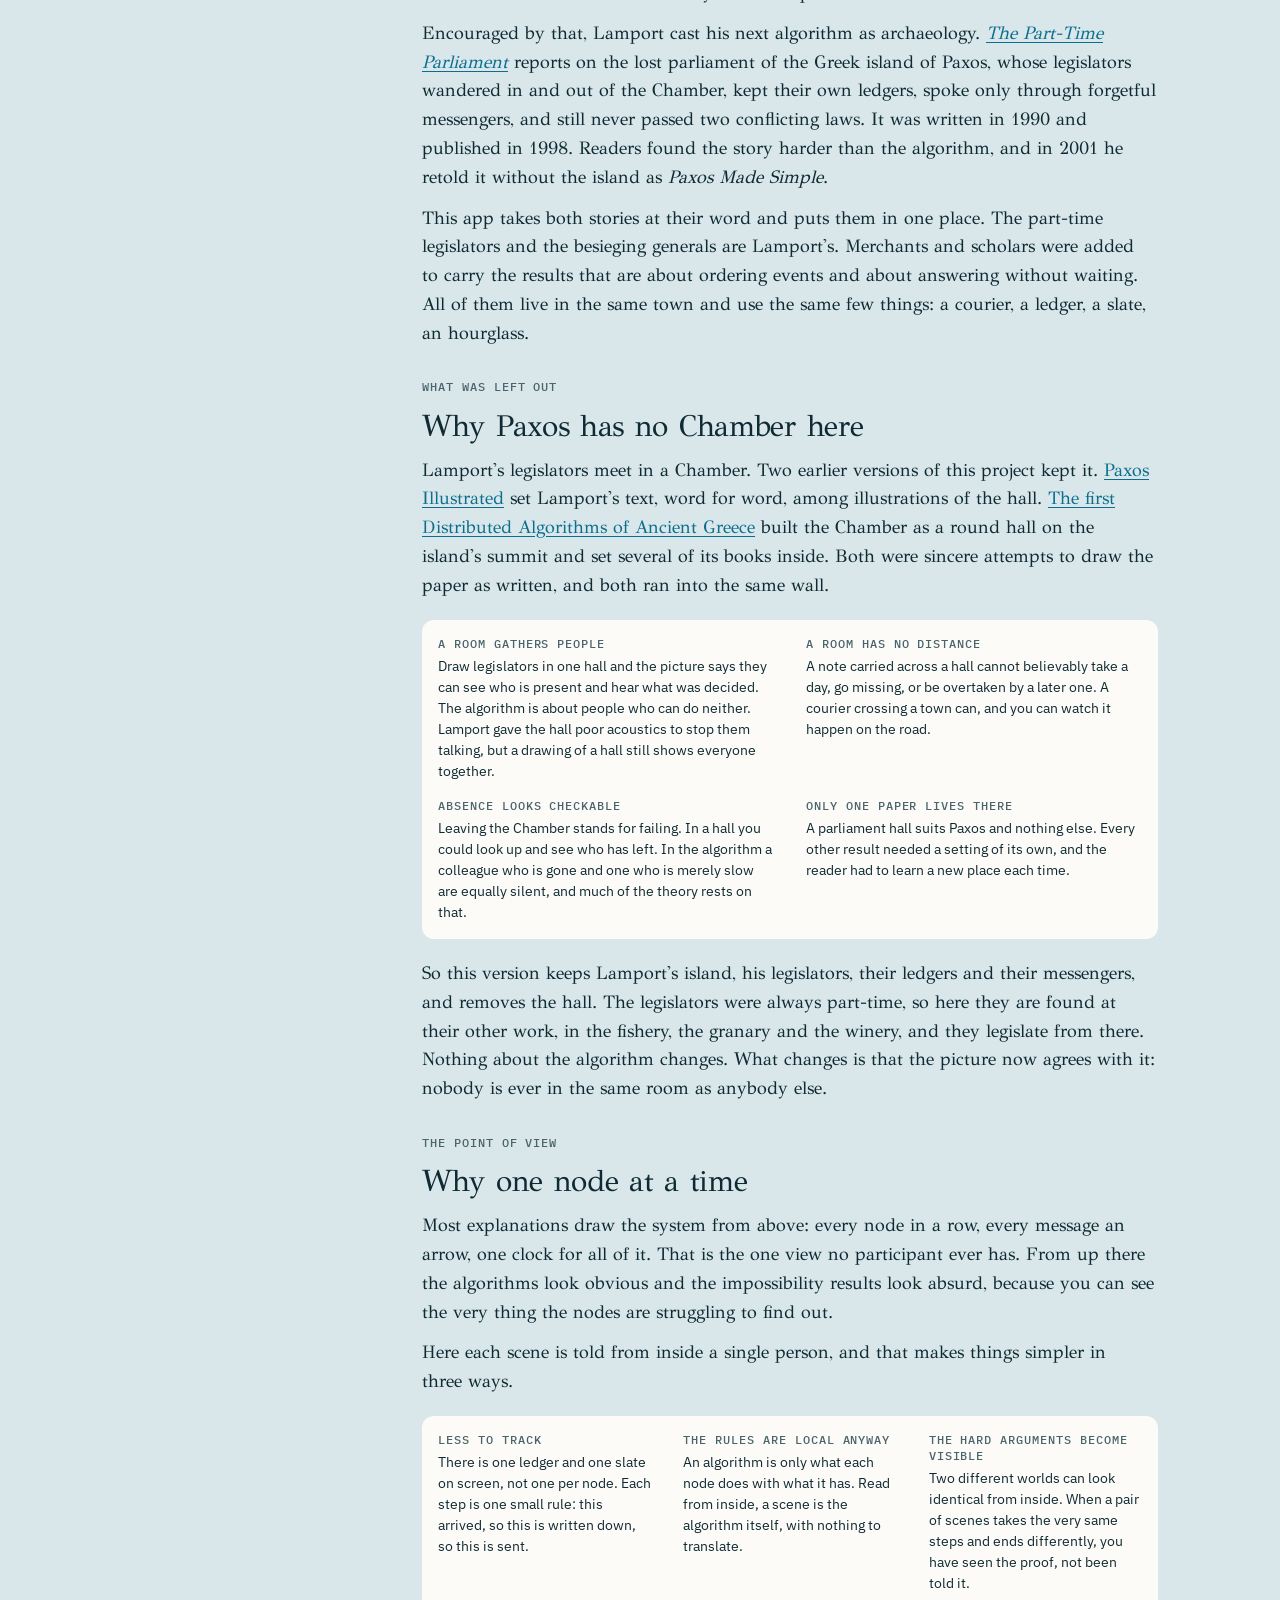
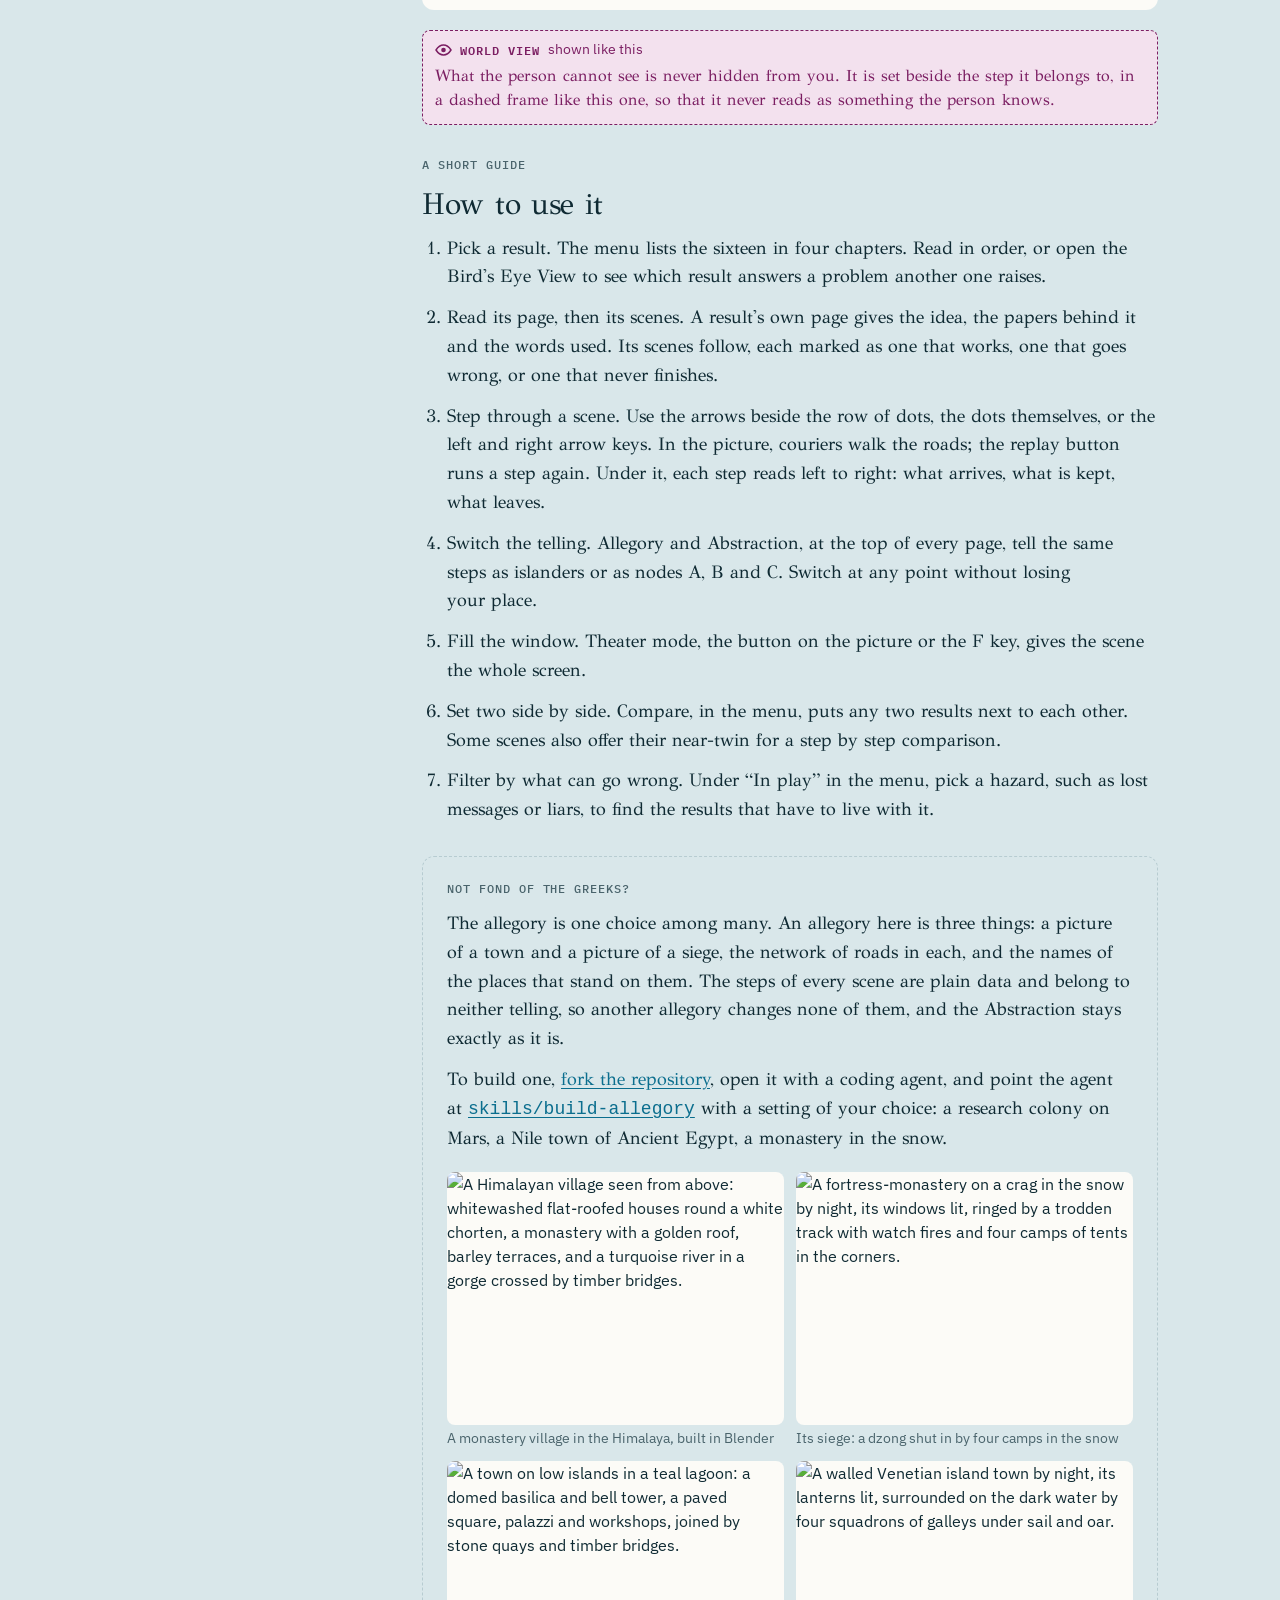
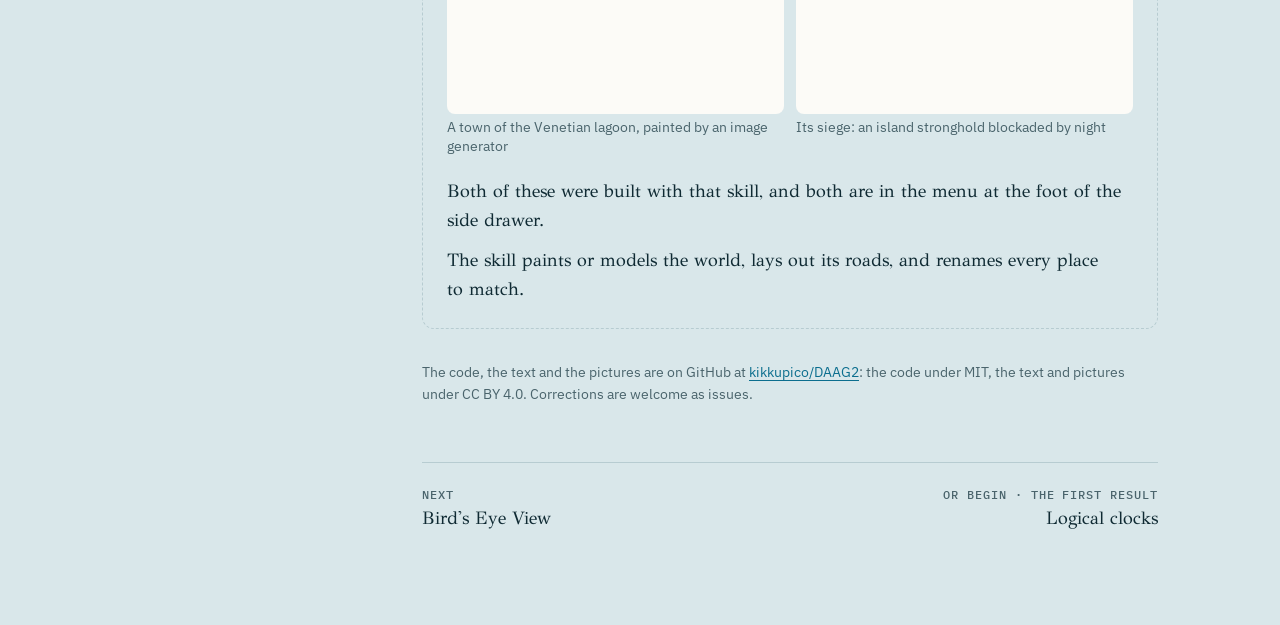
==== commit 0ceae392: "One column for every page; the temple mark as the logo Every page is set in one 46rem column (--col)" ====
--- a/app/index.html
+++ b/app/index.html
@@ -31,7 +31,7 @@
   <aside class="drawer" id="drawer" aria-label="Contents">
     <div class="dhead">
       <div class="brand">
-        <svg width="26" height="26" viewBox="0 0 26 26" aria-hidden="true"><rect class="b-room" x="9" y="1" width="8" height="24" rx="1.5"/><path class="b-wire" d="M0 9h7M19 17h7" fill="none" stroke-width="2"/></svg>
+        <svg width="26" height="26" viewBox="0 0 32 32" aria-hidden="true"><rect class="b-tile" width="32" height="32" rx="7"/><path class="b-ped" d="M16 5 L5 13 L27 13 Z" fill="none" stroke-width="2" stroke-linejoin="round"/><g class="b-node"><circle cx="16" cy="5.5" r="3"/><circle cx="5.5" cy="13" r="3"/><circle cx="26.5" cy="13" r="3"/></g><g class="b-col"><rect x="8" y="16" width="3" height="10"/><rect x="14.5" y="16" width="3" height="10"/><rect x="21" y="16" width="3" height="10"/><rect x="5" y="26" width="22" height="2.5" rx=".5"/></g></svg>
         <span id="brand">Distributed Algorithms of Ancient Greece</span>
       </div>
       <button type="button" class="dclose" data-drawer="close" aria-label="Close the menu"><svg width="16" height="16" viewBox="0 0 16 16" aria-hidden="true"><path d="M10 3L5 8l5 5" fill="none" stroke="currentColor" stroke-width="2" stroke-linecap="round" stroke-linejoin="round"/></svg></button>
--- a/app/css/base.css
+++ b/app/css/base.css
@@ -14,7 +14,8 @@
   --t-h2: clamp(23px, 1.4vw + 16px, 30px); --t-h1: clamp(30px, 3vw + 16px, 44px);
   /* one spacing scale, in steps of four */
   --s1: 4px; --s2: 8px; --s3: 12px; --s4: 16px; --s5: 24px; --s6: 32px; --s7: 48px;
-  --measure: 68ch;      /* the longest line of running text */
+  --col: 46rem;         /* the one column every page is set in: bar, prose, pictures, cards and panels share its edges */
+  --measure: 100%;      /* running text fills the column; at 46rem that is about 78 characters of reading text */
 }
 @media (prefers-color-scheme: dark) { :root:not([data-theme="light"]) {
   --ground: #0b0f1a; --room: #171d30; --ink: #e6e9f2; --soft: #98a2bb; --line: #2e3753;
@@ -57,7 +58,7 @@
 /* page frame: a collapsible drawer, then the content. Open, the drawer takes a column on wide screens and overlays on narrow ones. */
 .app { --dw: 300px; display: grid; grid-template-columns: var(--dw) minmax(0, 1fr); transition: grid-template-columns .22s ease; }
 .app[data-drawer="closed"] { grid-template-columns: 0 minmax(0, 1fr); }
-.content { min-width: 0; max-width: 1040px; width: 100%; margin: 0 auto; padding-inline: var(--s6); }
+.content { min-width: 0; max-width: calc(var(--col) + 2 * var(--s6)); width: 100%; margin: 0 auto; padding-inline: var(--s6); }
 .drawer { position: sticky; top: 0; height: 100vh; overflow-x: hidden; overflow-y: auto; scrollbar-width: thin; background: var(--room); border-right: 1px solid var(--line);
   padding: var(--s4) var(--s3) var(--s7); display: grid; gap: var(--s5); align-content: start; width: var(--dw); transition: transform .22s ease, visibility .22s; z-index: 30; }
 .app[data-drawer="closed"] .drawer { transform: translateX(-100%); visibility: hidden; }
@@ -73,8 +74,9 @@
 .where button:hover { text-decoration: underline; text-underline-offset: 3px; }
 .where .sep { margin-inline: var(--s2); opacity: .6; }
 .brand { display: flex; align-items: center; gap: var(--s3); font: 500 var(--t-md)/1.2 var(--serif); letter-spacing: -.005em; }
-.brand svg { flex: none; width: 20px; height: 20px; }
-.brand .b-room { fill: var(--node); } .brand .b-wire { stroke: var(--ink); }
+.brand svg { flex: none; width: 26px; height: 26px; }
+/* the mark: a temple whose pediment is three nodes passing messages; the tile and the temple follow the theme, the nodes stay terracotta */
+.brand .b-tile { fill: var(--ink); } .brand .b-ped { stroke: var(--room); } .brand .b-col { fill: var(--room); } .brand .b-node { fill: #e0803a; }
 /* the two-way switches: one quiet track, the chosen side filled */
 .bar .reg { margin-left: auto; flex: none; }
 .reg { display: inline-flex; border-radius: 99px; padding: 3px; background: var(--room); box-shadow: inset 0 0 0 1px var(--line); }
--- a/app/css/scene.css
+++ b/app/css/scene.css
@@ -93,13 +93,13 @@
 .map .intro { gap: var(--s5); }
 .map .sect > * { width: 100%; }
 .mapbox { overflow-x: auto; background: var(--room); border-radius: 12px; padding: var(--s4); }
-.mapbox svg { display: block; width: 100%; min-width: 840px; height: auto; }
+.mapbox svg { display: block; width: 100%; min-width: 680px; height: auto; }
 .mn { cursor: pointer; }
 .mn rect { fill: var(--ground); stroke: var(--line); stroke-width: 1.5; }
 .mn:hover rect, .mn:focus-visible rect { fill: var(--node-wash); stroke: var(--node); }
-.mn .n1 { font: 600 15px var(--serif); fill: var(--ink); } .mn .n2 { font: 11px var(--mono); fill: var(--soft); }
+.mn .n1 { font: 600 17px var(--serif); fill: var(--ink); } .mn .n2 { font: 13px var(--mono); fill: var(--soft); }
 .me { stroke: var(--soft); stroke-width: 1.5; fill: none; } .mh { fill: var(--soft); }
-.ml { font: 12px var(--sans); fill: var(--soft); }
+.ml { font: 14px var(--sans); fill: var(--soft); }
 
 /* the introduction: running text in the narrating serif, under the map's own section frame */
 .about .sect { gap: var(--s3); }
@@ -121,7 +121,7 @@
 .more { display: grid; gap: 1px; }
 .more > .label { padding: 0 var(--s2) var(--s2); }
 
-.about .skins { display: grid; grid-template-columns: repeat(auto-fit, minmax(200px, 1fr)); gap: var(--s3); margin-block: var(--s2); }
+.about .skins { display: grid; grid-template-columns: repeat(2, minmax(0, 1fr)); gap: var(--s3); margin-block: var(--s2); }
 .about .skins figure { margin: 0; display: grid; gap: var(--s1); align-content: start; }
 .about .skins img { display: block; width: 100%; height: auto; aspect-ratio: 4 / 3; object-fit: cover; border-radius: 8px; background: var(--room); }
 .about .skins figcaption { font: var(--t-sm)/1.4 var(--sans); color: var(--soft); }
@@ -129,3 +129,5 @@
 .more > .label ~ .label { margin-top: var(--s4); }
 .pl.ext { color: inherit; text-decoration: none; }
 .about .src { font: var(--t-sm)/1.6 var(--sans); color: var(--soft); max-width: var(--measure); }
+/* four cards go two by two, never three and an orphan */
+.customs:has(> li:nth-child(4):last-child) { grid-template-columns: repeat(auto-fit, minmax(min(100%, 260px), 1fr)); }
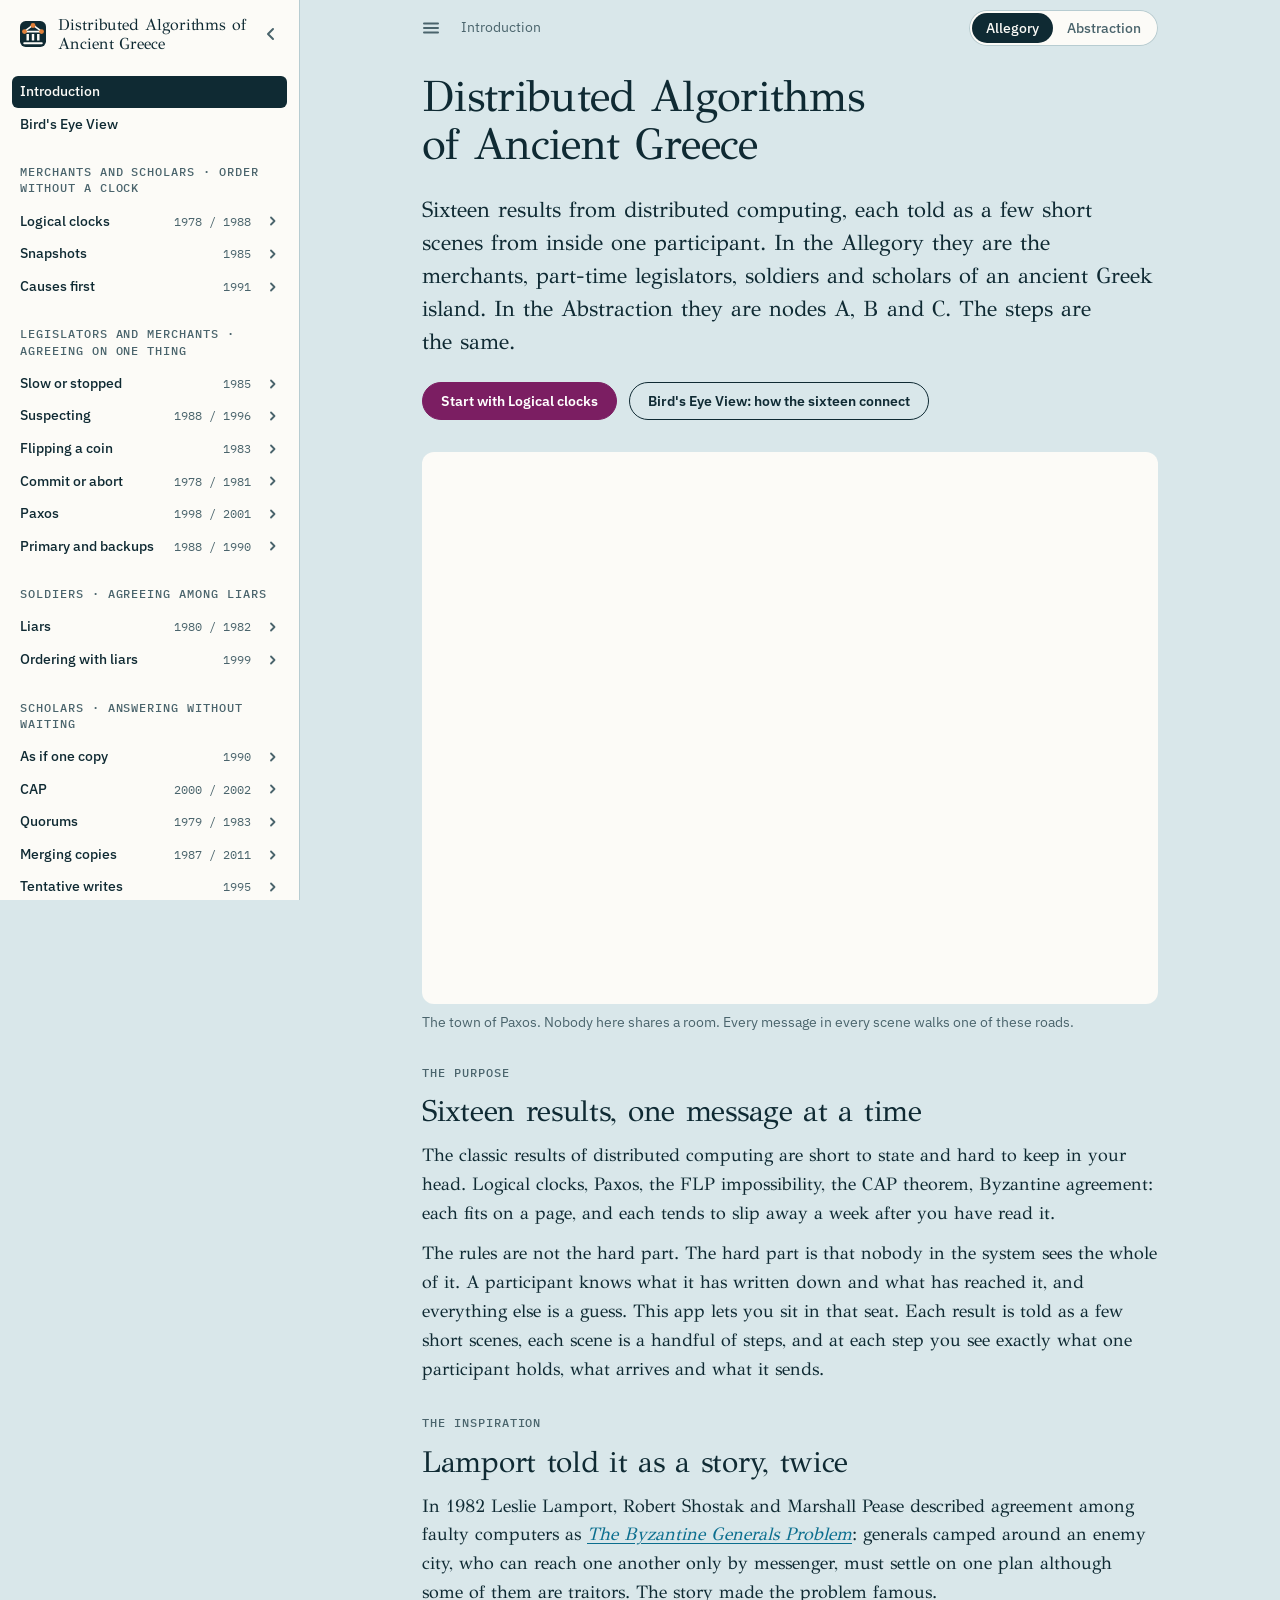
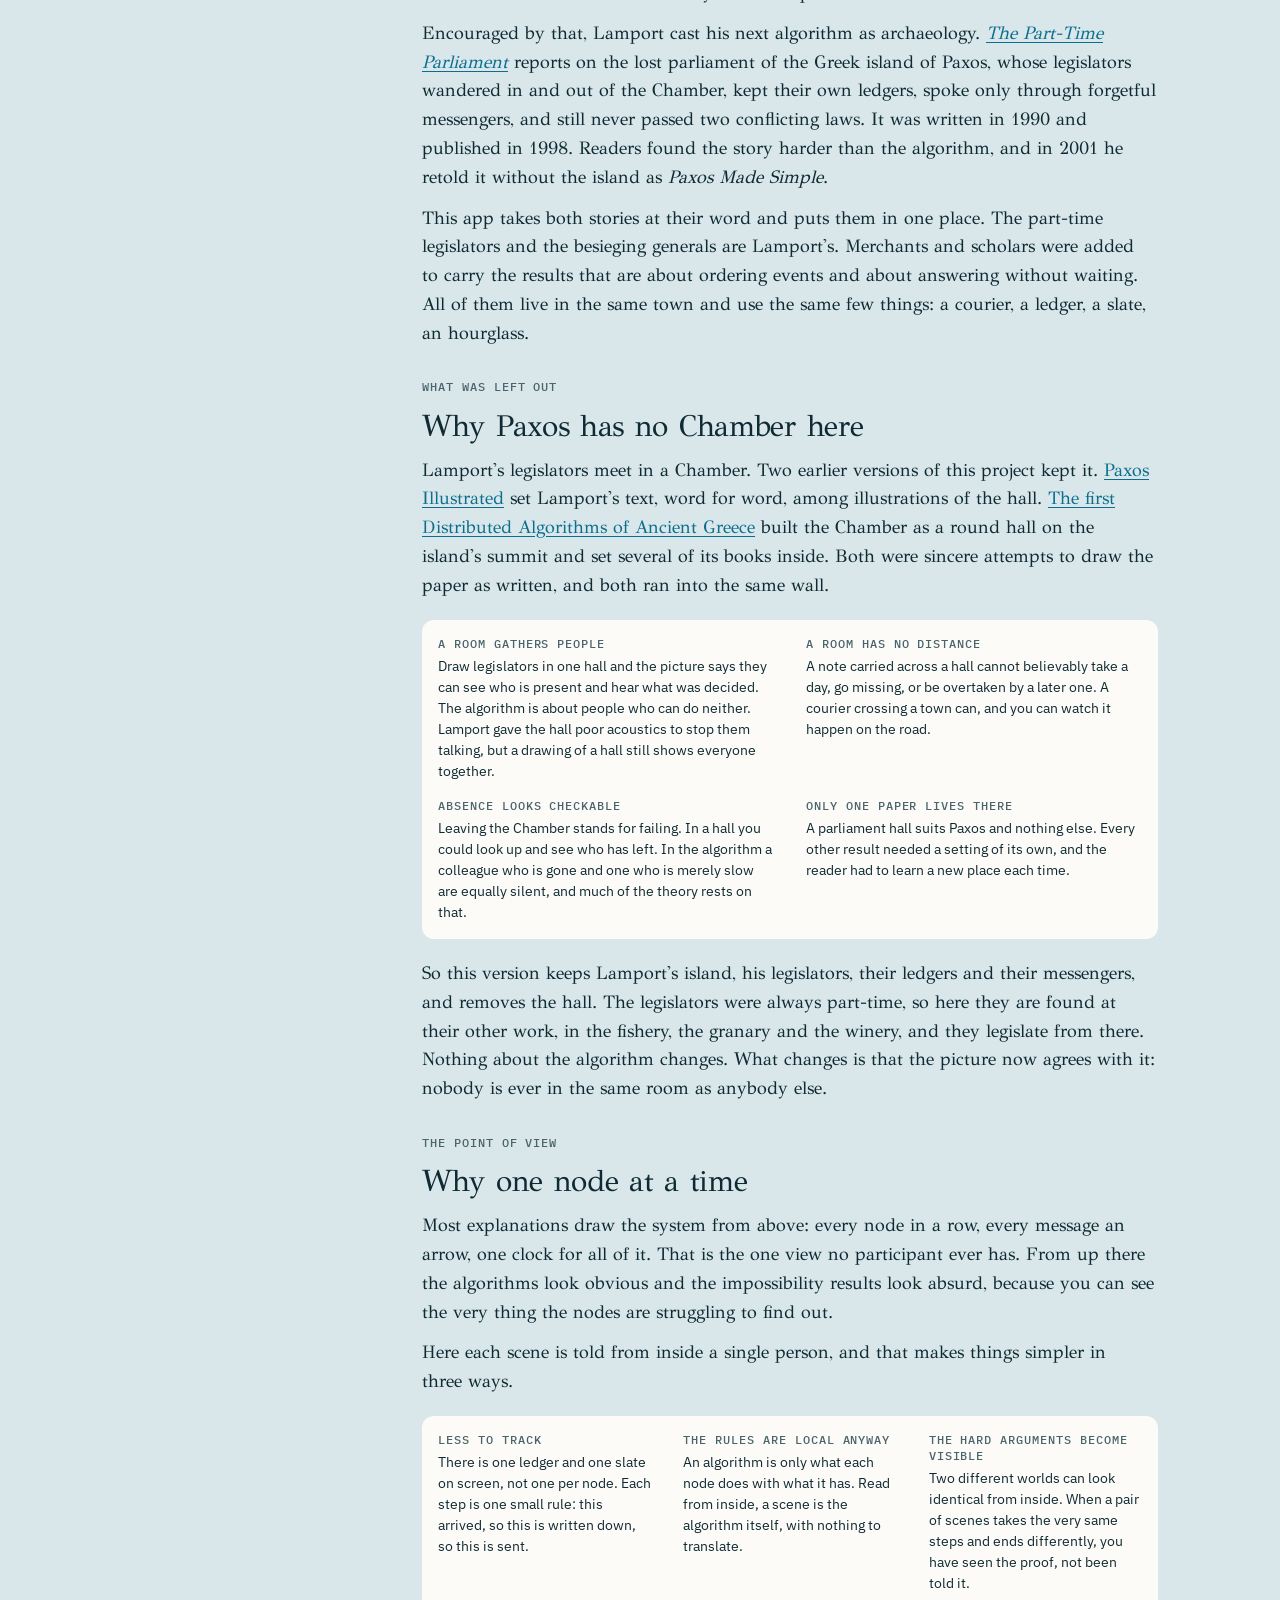
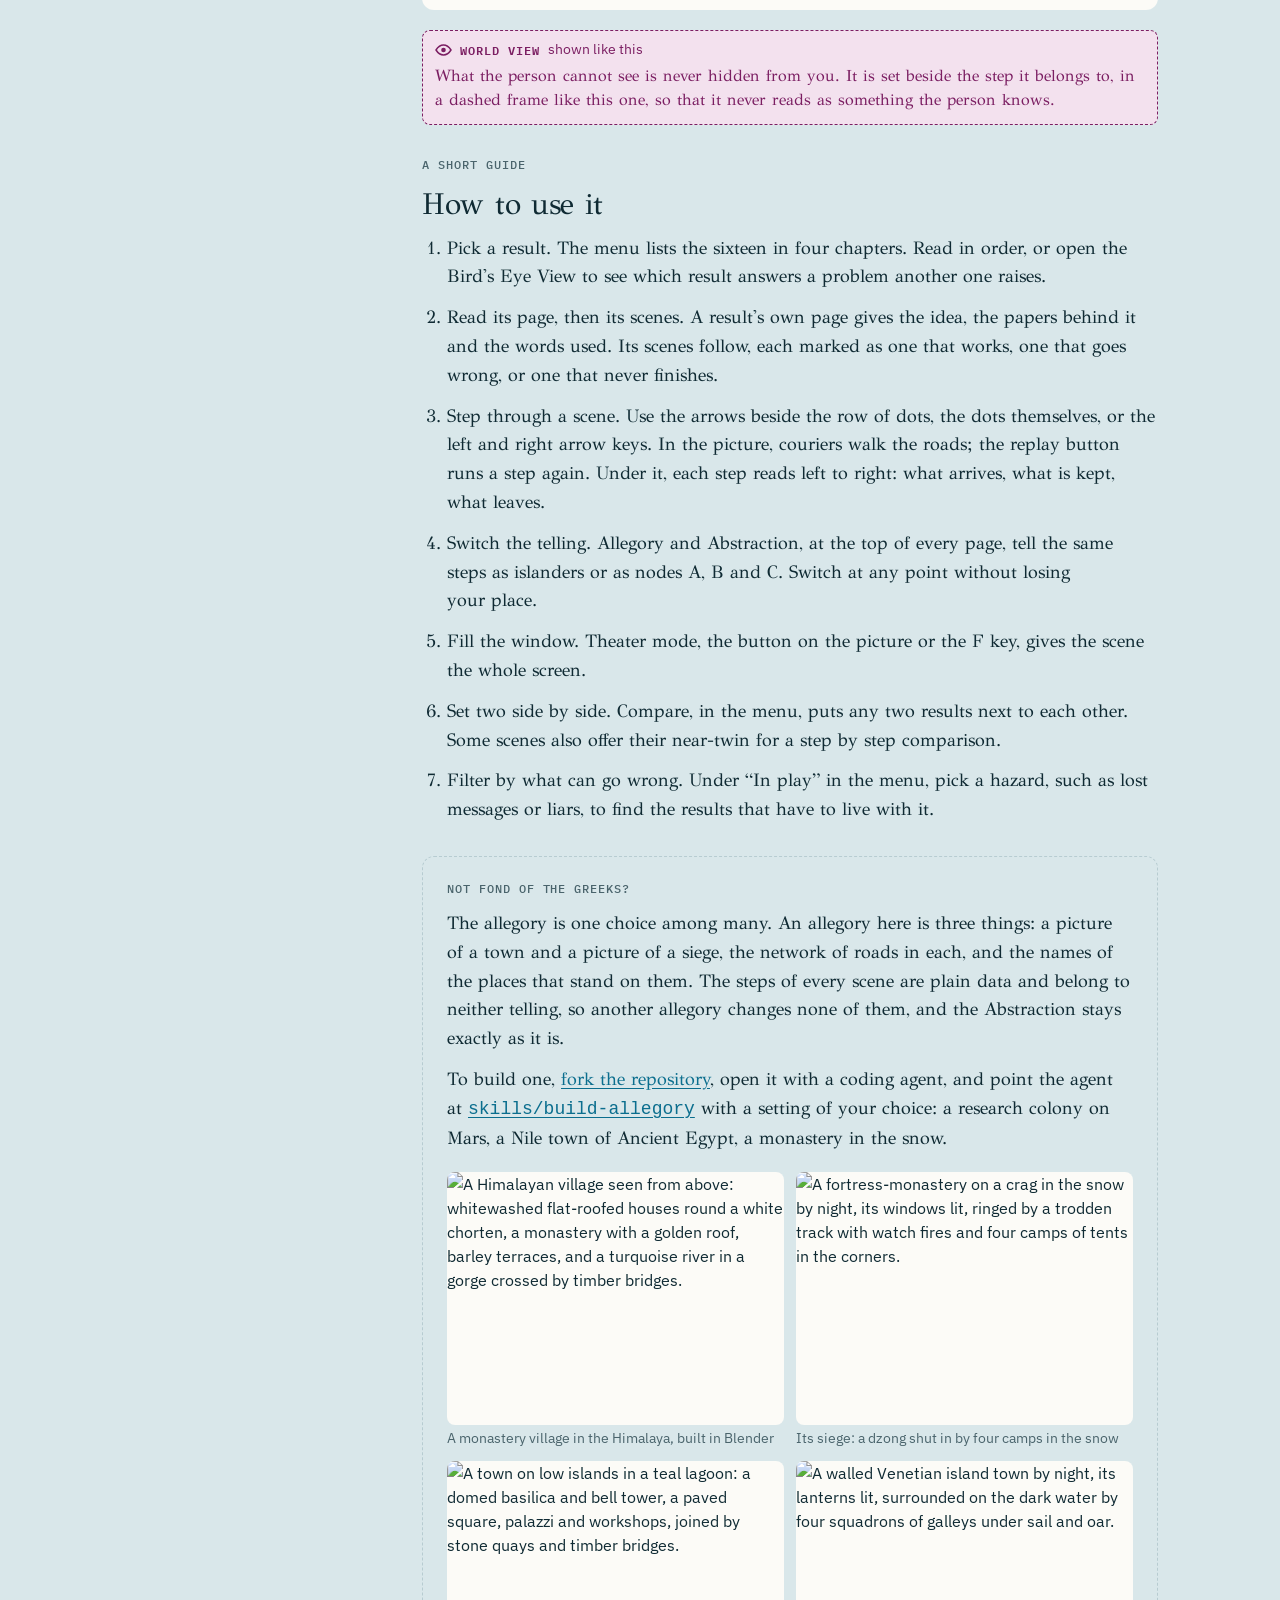
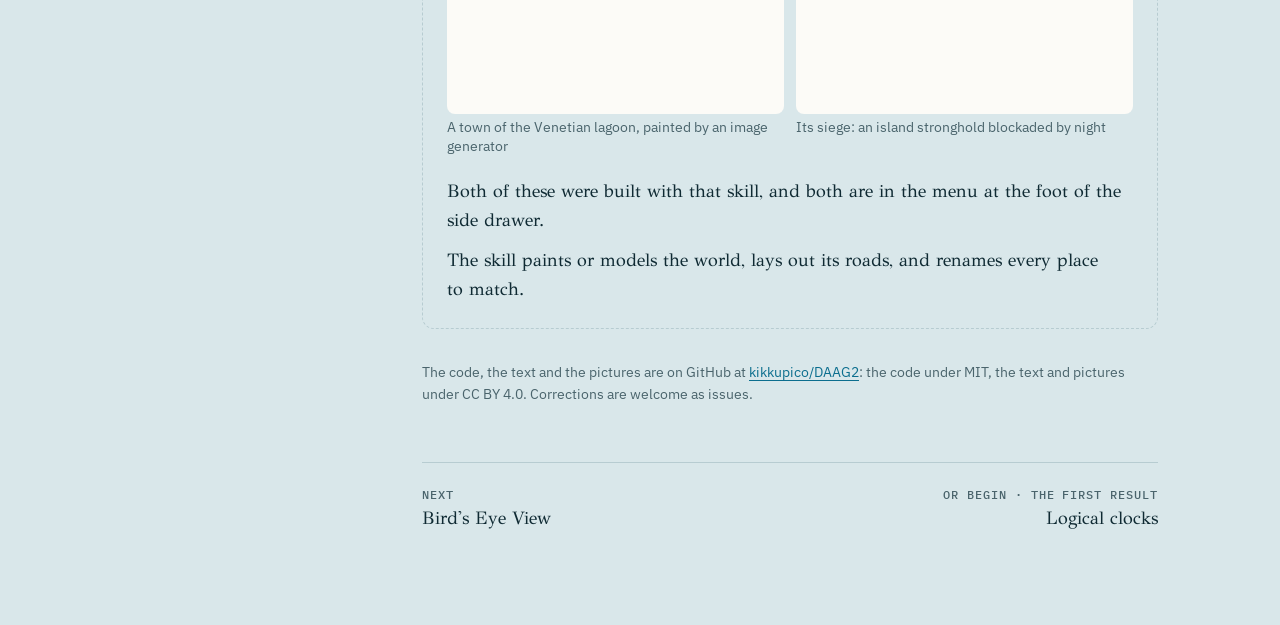
==== commit 4fd00692: "The mark: a gap between the columns and a rounded base The columns stand clear of the base, so they " ====
--- a/app/index.html
+++ b/app/index.html
@@ -14,7 +14,7 @@
 <meta property="og:image:height" content="900">
 <meta property="og:image:alt" content="A walled ancient Greek town seen from above: houses, temple, theatre and harbour">
 <meta name="twitter:card" content="summary_large_image">
-<link rel="icon" href="data:image/svg+xml,%3Csvg xmlns='http://www.w3.org/2000/svg' viewBox='0 0 32 32'%3E%3Crect width='32' height='32' rx='7' fill='%23123548'/%3E%3Cpath d='M16 5 L5 13 L27 13 Z' fill='none' stroke='%23f3e6cf' stroke-width='2' stroke-linejoin='round'/%3E%3Cg fill='%23e0803a'%3E%3Ccircle cx='16' cy='5.5' r='3'/%3E%3Ccircle cx='5.5' cy='13' r='3'/%3E%3Ccircle cx='26.5' cy='13' r='3'/%3E%3C/g%3E%3Cg fill='%23f3e6cf'%3E%3Crect x='8' y='16' width='3' height='10'/%3E%3Crect x='14.5' y='16' width='3' height='10'/%3E%3Crect x='21' y='16' width='3' height='10'/%3E%3Crect x='5' y='26' width='22' height='2.5' rx='.5'/%3E%3C/g%3E%3C/svg%3E">
+<link rel="icon" href="data:image/svg+xml,%3Csvg xmlns='http://www.w3.org/2000/svg' viewBox='0 0 32 32'%3E%3Crect width='32' height='32' rx='7' fill='%23123548'/%3E%3Cpath d='M16 5 L5 13 L27 13 Z' fill='none' stroke='%23f3e6cf' stroke-width='2' stroke-linejoin='round'/%3E%3Cg fill='%23e0803a'%3E%3Ccircle cx='16' cy='5.5' r='3'/%3E%3Ccircle cx='5.5' cy='13' r='3'/%3E%3Ccircle cx='26.5' cy='13' r='3'/%3E%3C/g%3E%3Cg fill='%23f3e6cf'%3E%3Crect x='8' y='16' width='3' height='8'/%3E%3Crect x='14.5' y='16' width='3' height='8'/%3E%3Crect x='21' y='16' width='3' height='8'/%3E%3Crect x='4' y='26' width='24' height='2.5' rx='1.25'/%3E%3C/g%3E%3C/svg%3E">
 <meta name="claude:viewport-fit-sides" content="cover">
 <link rel="preconnect" href="https://fonts.googleapis.com">
 <link rel="preconnect" href="https://fonts.gstatic.com" crossorigin>
@@ -31,7 +31,7 @@
   <aside class="drawer" id="drawer" aria-label="Contents">
     <div class="dhead">
       <div class="brand">
-        <svg width="26" height="26" viewBox="0 0 32 32" aria-hidden="true"><rect class="b-tile" width="32" height="32" rx="7"/><path class="b-ped" d="M16 5 L5 13 L27 13 Z" fill="none" stroke-width="2" stroke-linejoin="round"/><g class="b-node"><circle cx="16" cy="5.5" r="3"/><circle cx="5.5" cy="13" r="3"/><circle cx="26.5" cy="13" r="3"/></g><g class="b-col"><rect x="8" y="16" width="3" height="10"/><rect x="14.5" y="16" width="3" height="10"/><rect x="21" y="16" width="3" height="10"/><rect x="5" y="26" width="22" height="2.5" rx=".5"/></g></svg>
+        <svg width="26" height="26" viewBox="0 0 32 32" aria-hidden="true"><rect class="b-tile" width="32" height="32" rx="7"/><path class="b-ped" d="M16 5 L5 13 L27 13 Z" fill="none" stroke-width="2" stroke-linejoin="round"/><g class="b-node"><circle cx="16" cy="5.5" r="3"/><circle cx="5.5" cy="13" r="3"/><circle cx="26.5" cy="13" r="3"/></g><g class="b-col"><rect x="8" y="16" width="3" height="8"/><rect x="14.5" y="16" width="3" height="8"/><rect x="21" y="16" width="3" height="8"/><rect x="4" y="26" width="24" height="2.5" rx="1.25"/></g></svg>
         <span id="brand">Distributed Algorithms of Ancient Greece</span>
       </div>
       <button type="button" class="dclose" data-drawer="close" aria-label="Close the menu"><svg width="16" height="16" viewBox="0 0 16 16" aria-hidden="true"><path d="M10 3L5 8l5 5" fill="none" stroke="currentColor" stroke-width="2" stroke-linecap="round" stroke-linejoin="round"/></svg></button>
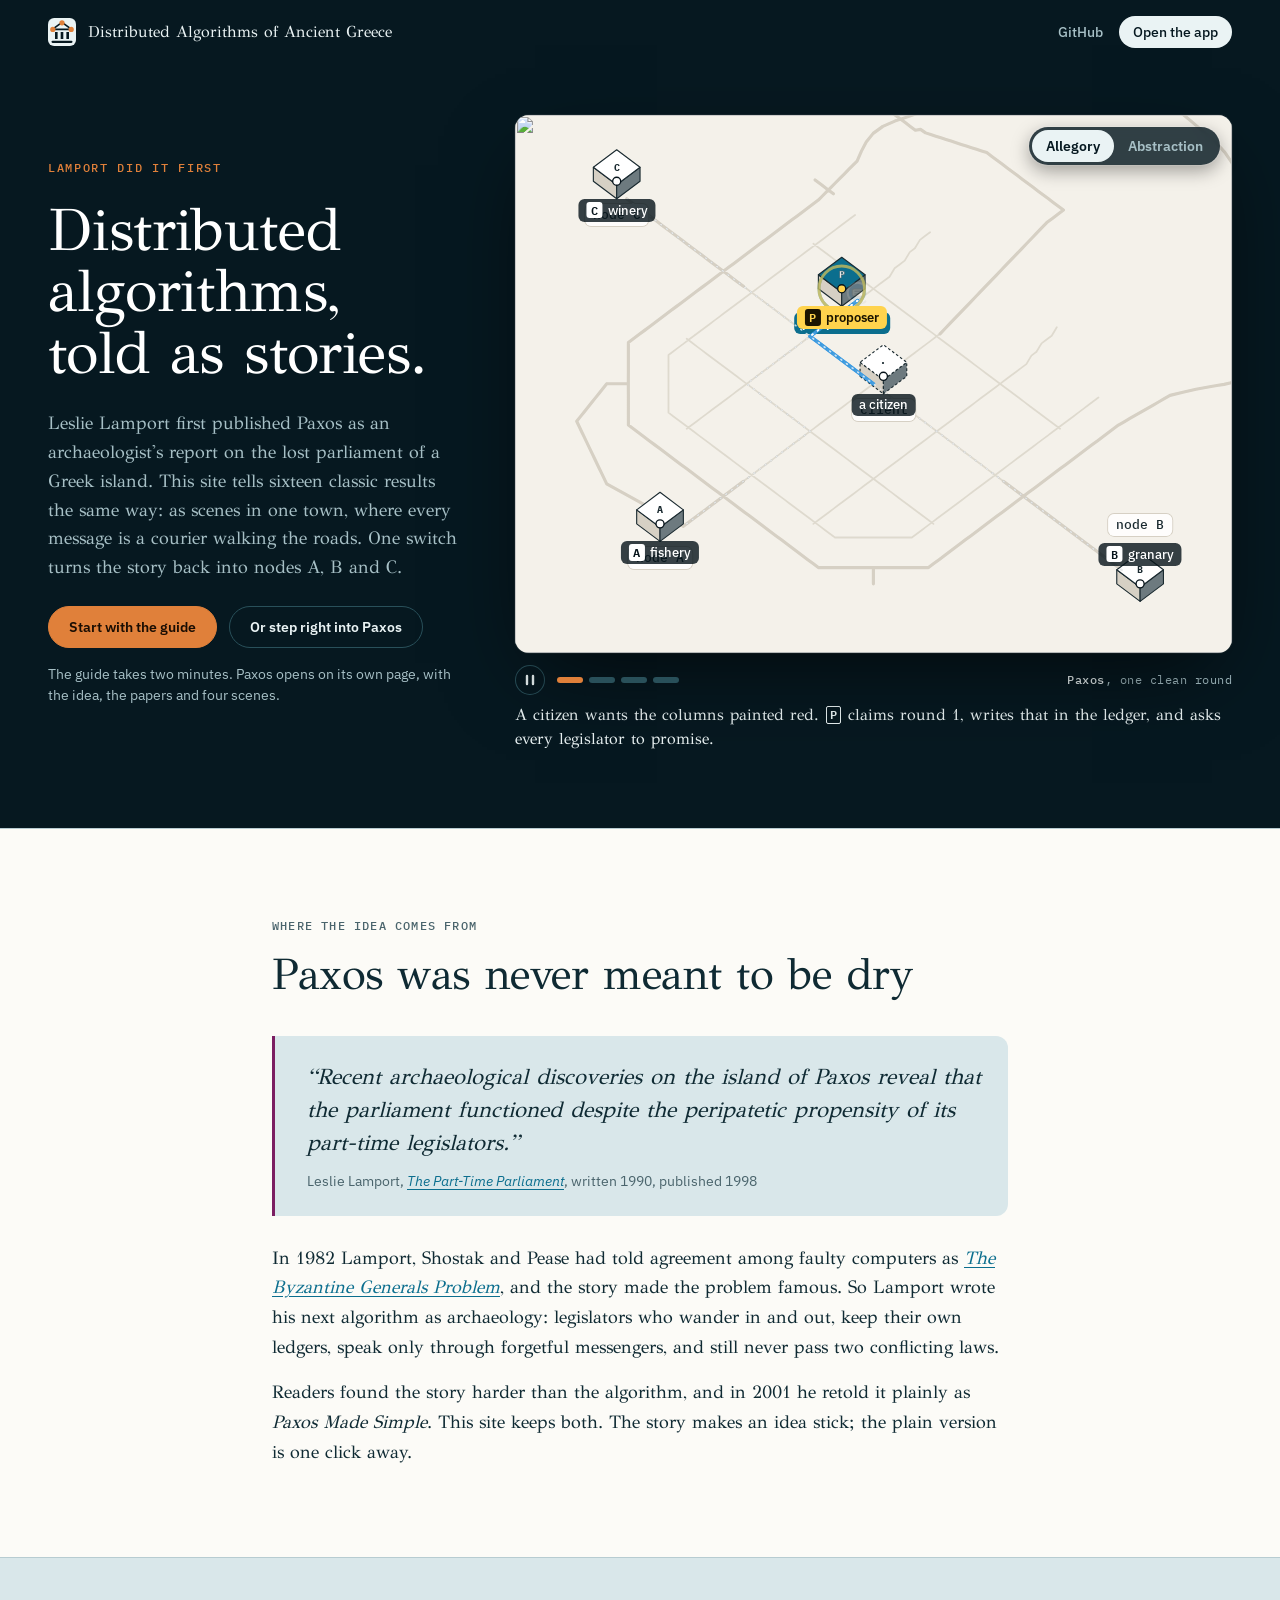
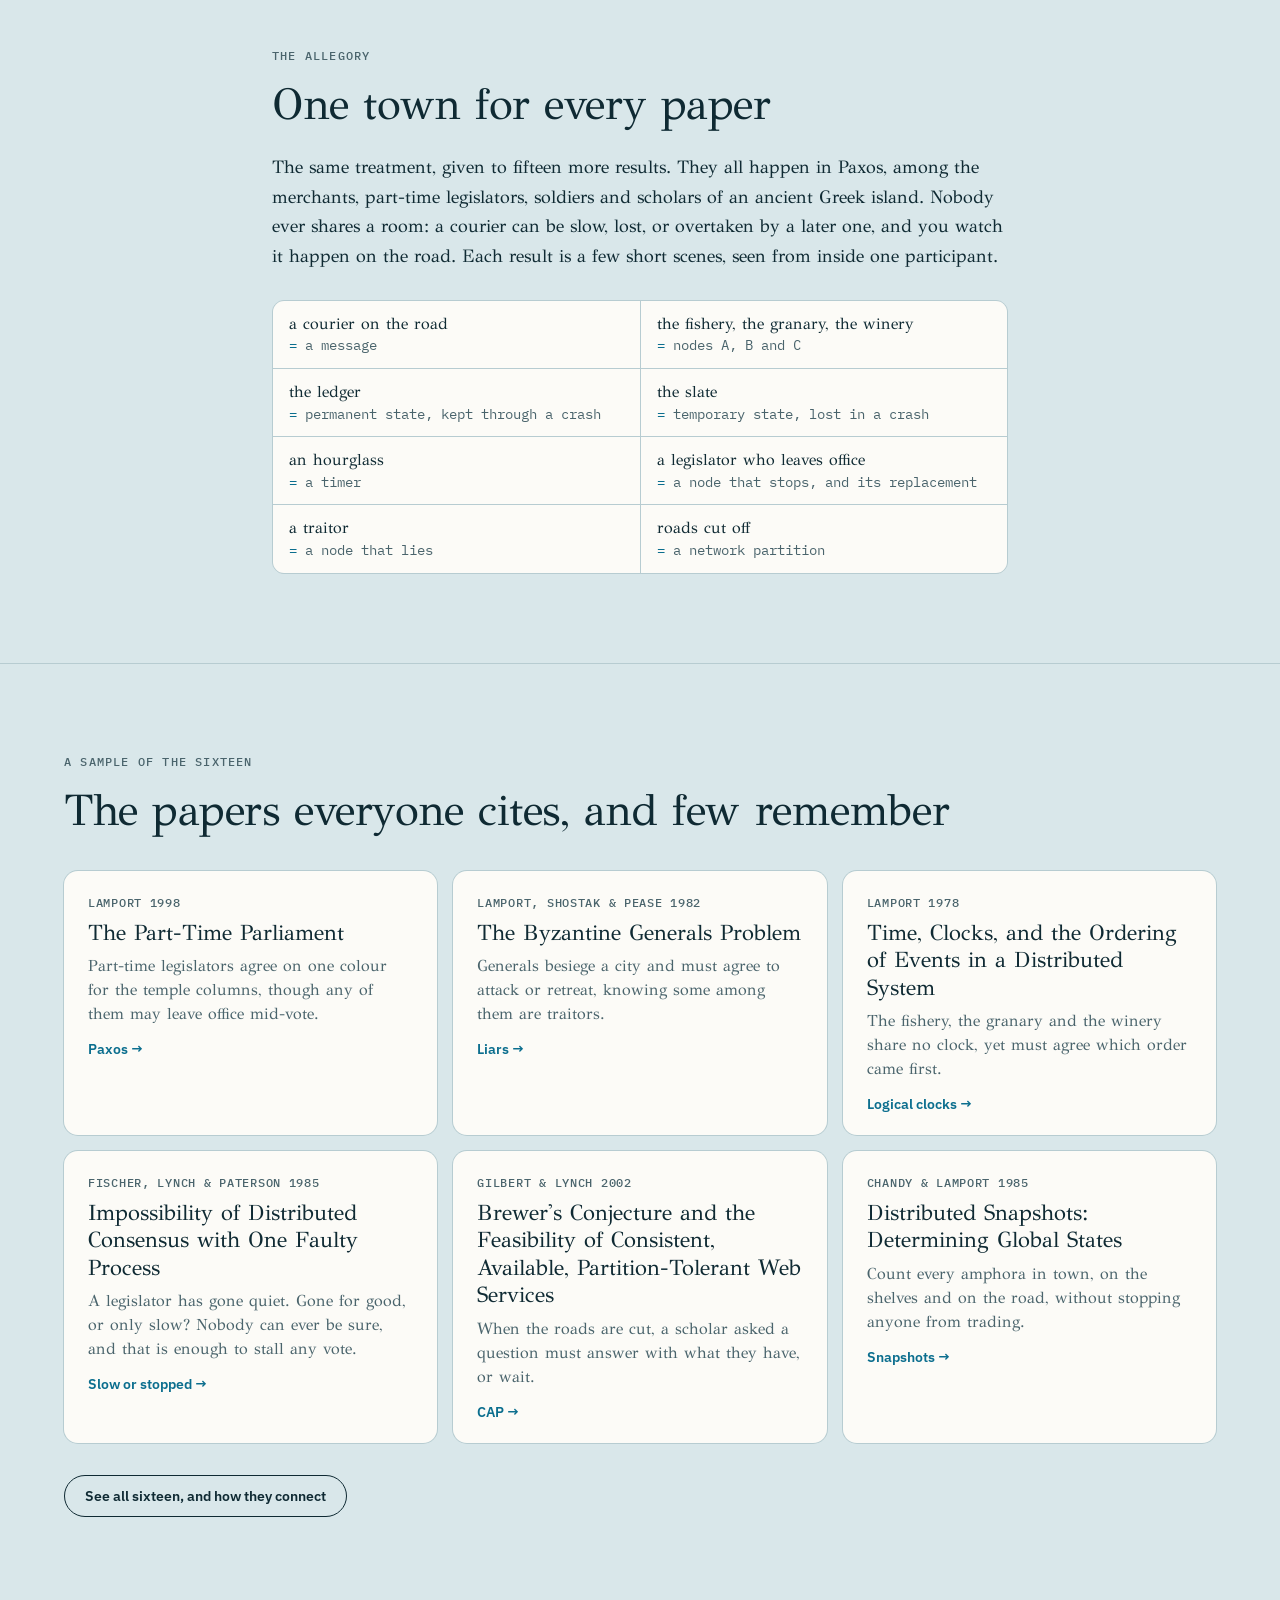
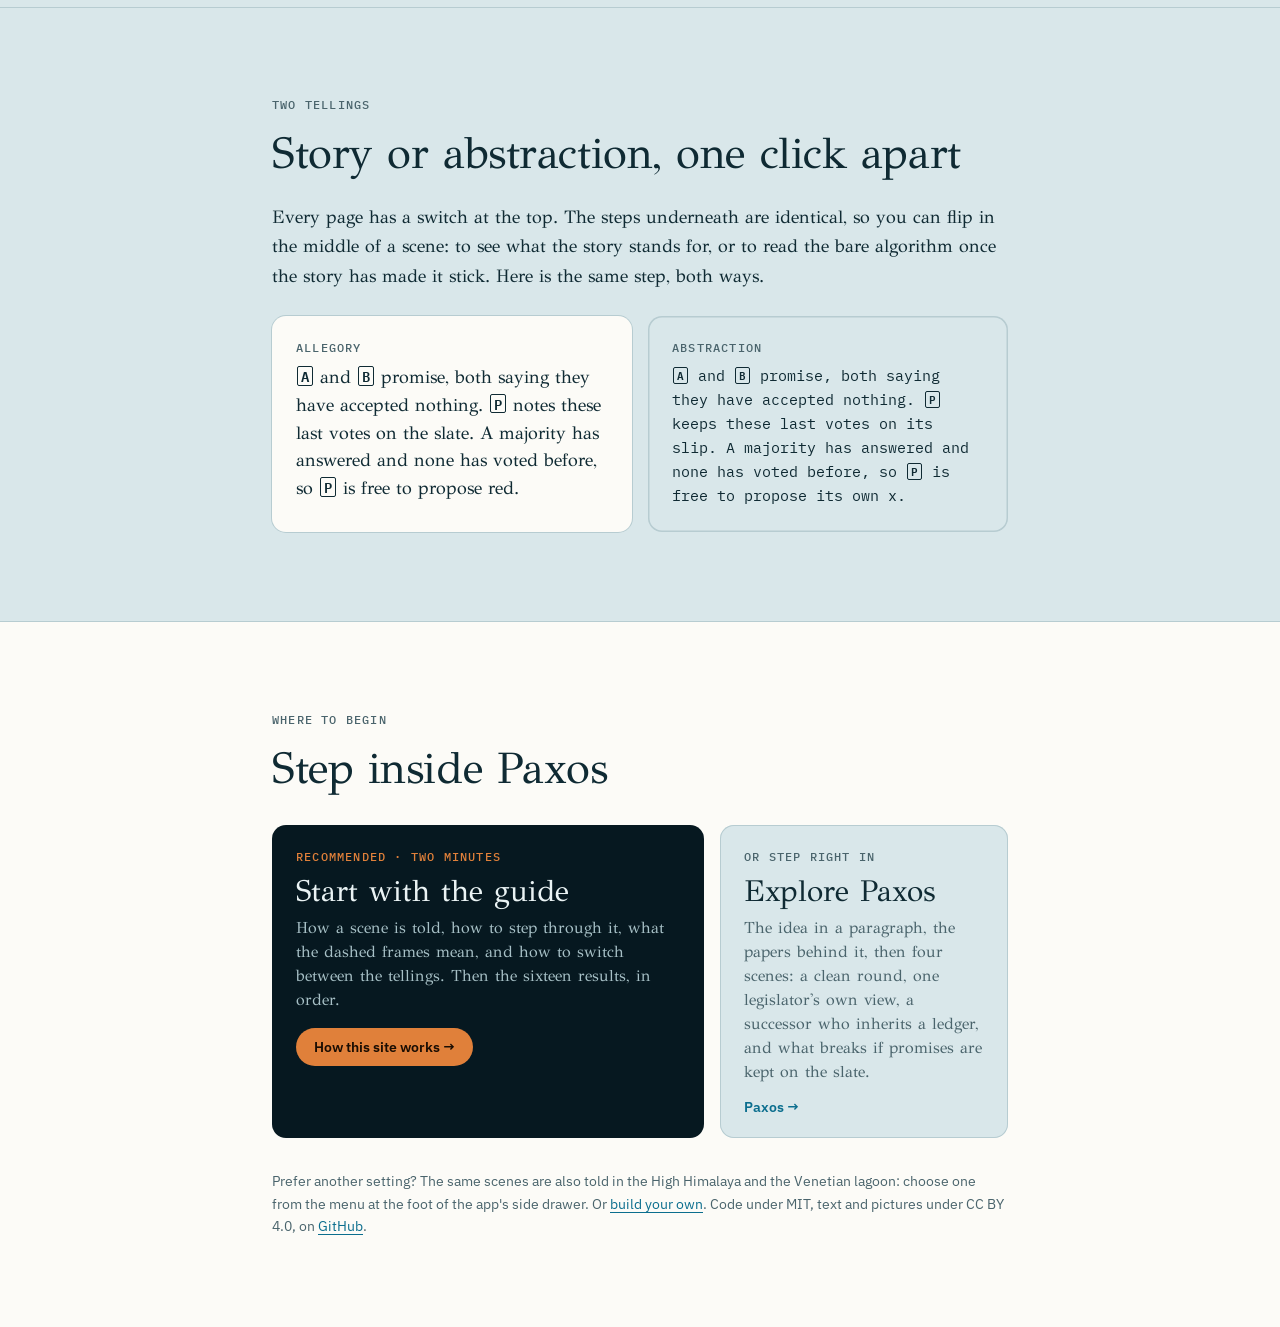
==== commit e9f06623: "A front page that shows the idea in seconds; the introduction becomes a guide The bare address now o" ====
--- a/app/index.html
+++ b/app/index.html
@@ -25,15 +25,16 @@
 <link rel="stylesheet" href="css/stage.css">
 <link rel="stylesheet" href="css/compare.css">
 <link rel="stylesheet" href="css/theater.css">
+<link rel="stylesheet" href="css/home.css">
 </head>
 <body>
 <div class="app" id="app" data-drawer="open">
   <aside class="drawer" id="drawer" aria-label="Contents">
     <div class="dhead">
-      <div class="brand">
+      <button type="button" class="brand" data-key="home" title="The front page">
         <svg width="26" height="26" viewBox="0 0 32 32" aria-hidden="true"><rect class="b-tile" width="32" height="32" rx="7"/><path class="b-ped" d="M16 5 L5 13 L27 13 Z" fill="none" stroke-width="2" stroke-linejoin="round"/><g class="b-node"><circle cx="16" cy="5.5" r="3"/><circle cx="5.5" cy="13" r="3"/><circle cx="26.5" cy="13" r="3"/></g><g class="b-col"><rect x="8" y="16" width="3" height="8"/><rect x="14.5" y="16" width="3" height="8"/><rect x="21" y="16" width="3" height="8"/><rect x="4" y="26" width="24" height="2.5" rx="1.25"/></g></svg>
         <span id="brand">Distributed Algorithms of Ancient Greece</span>
-      </div>
+      </button>
       <button type="button" class="dclose" data-drawer="close" aria-label="Close the menu"><svg width="16" height="16" viewBox="0 0 16 16" aria-hidden="true"><path d="M10 3L5 8l5 5" fill="none" stroke="currentColor" stroke-width="2" stroke-linecap="round" stroke-linejoin="round"/></svg></button>
     </div>
     <nav id="index" aria-label="Results and scenes"></nav>
@@ -68,6 +69,7 @@
 <script src="js/pages.js"></script>
 <script src="js/compare.js"></script>
 <script src="js/intro.js"></script>
+<script src="js/home.js"></script>
 <script src="js/main.js"></script>
 </body>
 </html>
--- a/app/css/home.css
+++ b/app/css/home.css
@@ -0,0 +1,173 @@
+/* The front page: none of the app's frame (no drawer, no bar), a dark hero with the scene playing, then a few short sections.
+   The hero keeps one night-Aegean palette in both themes; the sections below follow the page's own tokens. */
+.app[data-view="home"] { display: block; }
+.app[data-view="home"] :is(.drawer, .scrim, .bar) { display: none !important; }
+.app[data-view="home"] .content { max-width: none; padding: 0; }
+.app[data-view="home"] main { padding: 0; gap: 0; display: block; }
+.app[data-view="home"] #paper { display: none; }
+
+.home { --hb: #061820; --hb2: #0c2a33; --hi: #eaf3f4; --hs: #a7c0c6; --hl: #29505a; --acc: #e0803a; --sea: #5cc4e0;
+  --hcol: 46rem; --hwide: 72rem; overflow-x: clip; }
+.home a { color: var(--node); text-decoration: underline; text-underline-offset: 3px; }
+.home a:hover { color: var(--ink); }
+.home cite { font-style: italic; }
+.home h1, .home h2 { font-family: var(--serif); font-weight: 400; letter-spacing: -.01em; text-wrap: balance; }
+.hlab { font: 500 var(--t-xs)/1.35 var(--mono); letter-spacing: .1em; text-transform: uppercase; color: var(--soft); margin: 0; }
+
+/* the hero */
+.home .htop, .home .hero { background: var(--hb); color: var(--hi); }
+.htop { display: flex; align-items: center; justify-content: space-between; gap: var(--s4); padding: var(--s4) clamp(16px, 4vw, 48px); }
+.hbrand { display: flex; align-items: center; gap: var(--s3); font: 400 var(--t-md)/1.2 var(--serif); color: var(--hi); min-width: 0; }
+.hbrand span { white-space: nowrap; overflow: hidden; text-overflow: ellipsis; }
+.hbrand svg { flex: none; width: 28px; height: 28px; }
+.hbrand .b-tile { fill: var(--hi); } .hbrand .b-ped { stroke: var(--hb); } .hbrand .b-col { fill: var(--hb); } .hbrand .b-node { fill: var(--acc); }
+.htop nav { display: flex; align-items: center; gap: var(--s4); flex: none; font: 500 var(--t-sm)/1 var(--sans); }
+.htop nav > :is(a, button) { color: var(--hs); text-decoration: none; }
+.htop nav > :is(a, button):hover { color: var(--hi); }
+.htop .hopen { color: var(--hb); background: var(--hi); padding: 9px 14px; border-radius: 99px; }
+.htop .hopen:hover { color: var(--hb); background: #fff; }
+
+.hero { display: grid; grid-template-columns: minmax(0, 26rem) minmax(0, 46rem); justify-content: center; align-items: center; gap: clamp(24px, 4vw, 64px);
+  padding: clamp(24px, 4vw, 56px) clamp(16px, 4vw, 48px) clamp(40px, 6vw, 88px);
+  background: radial-gradient(120% 90% at 75% 40%, var(--hb2), var(--hb) 70%); }
+.htext { display: grid; gap: var(--s5); align-content: center; }
+.hey { font: 500 var(--t-xs)/1.3 var(--mono); letter-spacing: .14em; text-transform: uppercase; color: var(--acc); margin: 0; }
+.hero h1 { font-size: clamp(36px, 3.4vw + 16px, 62px); line-height: 1.04; color: #fff; }
+.hlede { font: var(--t-lg)/1.6 var(--serif); color: var(--hs); text-wrap: pretty; margin: 0; }
+.hcta { display: flex; flex-wrap: wrap; gap: var(--s3); }
+.hhint { margin: calc(-1 * var(--s2)) 0 0; font: var(--t-sm)/1.5 var(--sans); color: var(--hs); }
+.hbtn { font: 600 var(--t-sm)/1 var(--sans); padding: 13px 20px; border-radius: 99px; border: 1.5px solid currentColor; text-align: center; }
+.hbtn:hover { background: var(--ink); border-color: var(--ink); color: var(--room); }
+.hbtn.pri { background: var(--acc); border-color: var(--acc); color: #1a0d03; }
+.hbtn.pri:hover { filter: brightness(1.08); }
+.hero .hbtn:not(.pri) { color: var(--hi); border-color: var(--hl); }
+.hero .hbtn:not(.pri):hover { background: var(--hi); color: var(--hb); border-color: var(--hi); }
+
+/* the stage: two layers on one clock, the allegory's over the Abstraction's, and a seam that wipes between them */
+.hstage { margin: 0; display: grid; gap: var(--s3); position: relative; --cut: 0%; }      /* --cut, the seam, is set by home.js */
+.hframe { position: relative; aspect-ratio: 4 / 3; border-radius: 14px; overflow: hidden; background: #0a2129;
+  box-shadow: 0 30px 80px -20px rgba(0,0,0,.65), 0 0 0 1px rgba(255,255,255,.06); }
+.hl { position: absolute; inset: 0; }
+.hl.isle { clip-path: inset(0 0 0 var(--cut)); }
+.hl svg { position: absolute; inset: 0; width: 100%; height: 100%; }
+.hpic { position: absolute; inset: 0; width: 100%; height: 100%; object-fit: cover; display: block; }
+.hseam { position: absolute; top: 0; bottom: 0; left: var(--cut); width: 2px; margin-left: -1px; background: var(--acc); box-shadow: 0 0 18px 3px rgba(224,128,58,.7); opacity: 0; pointer-events: none; }
+.hstage[data-wiping] .hseam { opacity: 1; }
+
+.hl.plain { --pg: #f4f1ea; --pr: #d6d0c4; --pi: #1a2a30; --ps: #6d7a7f; color: var(--pi); }
+.hl.plain .gnd { fill: var(--pg); }
+.hl.plain .rdn { fill: none; stroke: var(--pr); stroke-linecap: round; stroke-linejoin: round; }
+.hl.plain .rdn.road { stroke-width: 7; } .hl.plain .rdn.street { stroke-width: 4; opacity: .7; }
+.hl.plain .blk :is(.ft, .fs, .fe) { stroke: var(--pi); stroke-width: 2.5; stroke-linejoin: round; }
+.hl.plain .blk .ft { fill: #fff; } .hl.plain .blk .fs { fill: var(--pr); } .hl.plain .blk .fe { fill: var(--ps); }
+.hl.plain .blk.me .ft { fill: #0b6e8e; } .hl.plain .blk.me .bl { fill: #fff; }
+.hl.plain .blk.cl :is(.ft, .fs, .fe) { stroke-dasharray: 6 5; }
+.hl.plain .blk .bl { font: 700 22px/1 var(--mono); fill: var(--pi); }
+.hl .pin { fill: #fff; stroke: #06131a; stroke-width: 3; } .hl .pin.me { fill: #ffd34d; }
+
+.hl .way { fill: none; stroke: #fff; stroke-width: 1.6; vector-effect: non-scaling-stroke; stroke-dasharray: 1 6; stroke-linecap: round; opacity: .75; }
+.hl.plain .way { stroke: var(--ps); opacity: .55; }
+.hl .trail { fill: none; stroke-width: 3.5; vector-effect: non-scaling-stroke; stroke-linecap: round; stroke-linejoin: round; opacity: .9; }
+.hl .in .trail { stroke: #3b9ae0; } .hl .out .trail { stroke: #f0a52a; }
+.hl .mx circle { stroke: #fff; stroke-width: 2.2; } .hl .in .mx circle { fill: #1f77b4; } .hl .out .mx circle { fill: #e39a12; }
+.hl .mx .sh { fill: rgba(0,0,0,.3); }
+.hl .mx rect.scroll { fill: #f6ecd2; stroke: #5a4630; stroke-width: 1; } .hl .mx path.scroll { fill: none; stroke: #5a4630; stroke-width: 1.1; }
+.hl .pulse { fill: none; stroke: #ffd34d; stroke-width: 3; vector-effect: non-scaling-stroke; }
+.hl.plain .pulse { stroke: #0b6e8e; }
+
+/* names of places, and the messages' tags: HTML over the picture, so their text keeps a readable size at any width */
+.hov { position: absolute; inset: 0; pointer-events: none; font-size: clamp(10px, 1.1vw + 4px, 13px); }
+.hpl { position: absolute; transform: translate(-50%, var(--ty)); white-space: nowrap; padding: .25em .6em; border-radius: 6px;
+  font: 500 1em/1.2 var(--sans); background: rgba(6, 19, 26, .8); color: #fff; }
+.hpl.me { background: #ffd34d; color: #1b1400; font-weight: 600; }
+.hl.plain .hpl { font-family: var(--mono); background: rgba(255,255,255,.88); color: var(--pi); box-shadow: 0 0 0 1px var(--pr); }
+.hl.plain .hpl.me { background: #0b6e8e; color: #fff; box-shadow: none; }
+.hpl i { font-style: normal; }
+.hpl b { display: inline-block; min-width: 1.35em; margin-right: .45em; padding: 0 .3em; border-radius: 3px; text-align: center; font: 600 .92em/1.35 var(--mono); background: #fff; color: #06131a; }
+.hpl.me b { background: #1b1400; color: #ffd34d; }
+.htg { position: absolute; transform: translate(-50%, calc(-100% - 1.6em)); white-space: nowrap; padding: .3em .6em .3em .7em; border-radius: 5px;
+  font: 500 1em/1.2 var(--mono); background: #fffaf0; color: #1d1a14; box-shadow: 0 4px 14px rgba(0,0,0,.35); border-left: 3px solid #e39a12; opacity: 0; }
+.htg.in { border-left-color: #1f77b4; }
+.hl.plain .htg { background: #fff; box-shadow: 0 2px 8px rgba(0,0,0,.15), 0 0 0 1px var(--pr); }
+
+.hswitch { position: absolute; top: 12px; right: 12px; z-index: 3; display: inline-flex; padding: 3px; border-radius: 99px;
+  background: rgba(6, 24, 32, .82); backdrop-filter: blur(6px); box-shadow: 0 0 0 1px rgba(255,255,255,.14), 0 6px 18px rgba(0,0,0,.35); }
+.hswitch button { font: 600 var(--t-sm)/1 var(--sans); padding: 9px 14px; border-radius: 99px; color: var(--hs); }
+.hswitch button:hover { color: #fff; }
+.hswitch button[aria-pressed="true"] { background: var(--hi); color: var(--hb); }
+
+.hcap { display: grid; gap: var(--s2); color: var(--hs); }
+.hctl { display: flex; align-items: center; gap: var(--s3); }
+.hplay { flex: none; width: 30px; height: 30px; display: grid; place-items: center; border-radius: 50%; color: var(--hi); box-shadow: inset 0 0 0 1px var(--hl); }
+.hplay:hover { background: var(--hb2); }
+.hplay .i-play, .hplay[data-paused="true"] .i-pause { display: none; } .hplay[data-paused="true"] .i-play { display: inline; }
+.hdots { display: flex; gap: 6px; }
+.hd { width: 26px; height: 6px; border-radius: 3px; background: var(--hl); padding: 0; position: relative; }
+.hd::before { content: ""; position: absolute; inset: -10px -2px; }
+.hd[aria-current="true"] { background: var(--acc); }
+.hd:hover { background: var(--hs); }
+.hwhat { margin-left: auto; font: var(--t-xs)/1.3 var(--mono); letter-spacing: .04em; color: var(--hs); text-align: right; }
+.hwhat b { color: var(--hi); font-weight: 500; }
+.hnar { margin: 0; font: var(--t-md)/1.5 var(--serif); color: var(--hi); min-height: 3em; text-wrap: pretty; }
+
+/* the sections */
+.hsec { padding: clamp(48px, 7vw, 96px) clamp(16px, 4vw, 48px); border-top: 1px solid var(--line); }
+.hsec:first-of-type { border-top: 0; }
+.hcol, .hwide { margin: 0 auto; display: grid; gap: var(--s4); }
+.hcol { max-width: var(--hcol); } .hwide { max-width: var(--hwide); }
+.hsec h2 { font-size: var(--t-h1); line-height: 1.12; margin: 0 0 var(--s2); }
+.hsec .hcol > p:not(.hlab), .hsec .hwide > p:not(.hlab, .hmore) { font: var(--t-lg)/1.65 var(--serif); margin: 0; text-wrap: pretty; }
+.hstory { background: var(--room); }
+.hstory blockquote { margin: var(--s3) 0; padding: var(--s5) var(--s5) var(--s5) var(--s6); border-left: 3px solid var(--out); background: var(--ground); border-radius: 0 12px 12px 0; display: grid; gap: var(--s3); }
+.hstory blockquote p { font: italic var(--t-xl)/1.5 var(--serif); margin: 0; text-wrap: pretty; }
+.hstory blockquote footer { font: var(--t-sm)/1.5 var(--sans); color: var(--soft); }
+
+.hmap { display: grid; grid-template-columns: repeat(auto-fit, minmax(min(100%, 260px), 1fr)); gap: 1px; margin: var(--s3) 0 0; background: var(--line); border: 1px solid var(--line); border-radius: 12px; overflow: hidden; }
+.hmap > div { background: var(--room); padding: var(--s3) var(--s4); display: grid; gap: 2px; align-content: start; }
+.hmap dt { font: var(--t-md)/1.35 var(--serif); }
+.hmap dd { margin: 0; font: var(--t-sm)/1.4 var(--mono); color: var(--soft); }
+.hmap dd::before { content: "= "; color: var(--node); }
+
+.hcards { display: grid; grid-template-columns: repeat(auto-fill, minmax(min(100%, 300px), 1fr)); gap: var(--s4); margin-top: var(--s3); }
+.hcard { display: grid; gap: var(--s2); align-content: start; padding: var(--s5); border-radius: 14px; background: var(--room); box-shadow: 0 0 0 1px var(--line); transition: transform .15s ease, box-shadow .15s ease; }
+.hcard:hover { transform: translateY(-2px); box-shadow: 0 0 0 1.5px var(--node), 0 12px 30px -12px rgba(0,0,0,.3); }
+.hcard .hy { font: 500 var(--t-xs)/1.3 var(--mono); letter-spacing: .06em; text-transform: uppercase; color: var(--soft); }
+.hcard b { font: 400 var(--t-xl)/1.25 var(--serif); }
+.hcard .hk { font: var(--t-md)/1.5 var(--serif); color: var(--soft); }
+.hcard .hgo { font: 600 var(--t-sm)/1 var(--sans); color: var(--node); margin-top: var(--s2); }
+.hmore { margin: var(--s4) 0 0; }
+
+.htwo { display: grid; grid-template-columns: repeat(auto-fit, minmax(min(100%, 280px), 1fr)); gap: var(--s4); margin-top: var(--s2); }
+.hside { padding: var(--s5); border-radius: 14px; display: grid; gap: var(--s2); align-content: start; }
+.hside.isle { background: var(--room); box-shadow: 0 0 0 1px var(--line); }
+.hside.isle p:last-child { font: var(--t-lg)/1.55 "GFS Didot", var(--serif); margin: 0; }
+.hside.plain { background: var(--ground); box-shadow: inset 0 0 0 1.5px var(--line); }
+.hside.plain p:last-child { font: var(--t-md)/1.6 var(--mono); margin: 0; font-size: 15px; }
+
+.hend { text-align: left; background: var(--room); }
+.hpaths { display: grid; grid-template-columns: minmax(0, 3fr) minmax(0, 2fr); gap: var(--s4); margin: var(--s2) 0 var(--s4); }
+.hpath { display: grid; gap: var(--s2); align-content: start; padding: var(--s5); border-radius: 14px; background: var(--ground); box-shadow: inset 0 0 0 1px var(--line); transition: transform .15s ease, box-shadow .15s ease; }
+.hpath b { font: 400 var(--t-h2)/1.15 var(--serif); }
+.hpath > span:not(.hlab, .hgo) { font: var(--t-md)/1.5 var(--serif); color: var(--soft); }
+.hpath .hgo { font: 600 var(--t-sm)/1 var(--sans); color: var(--node); margin-top: var(--s2); }
+.hpath:hover { transform: translateY(-2px); box-shadow: inset 0 0 0 1.5px var(--node), 0 12px 30px -12px rgba(0,0,0,.3); }
+.hpath.first { background: var(--hb); color: var(--hi); box-shadow: none; }
+.hpath.first .hlab { color: var(--acc); }
+.hpath.first > span:not(.hlab, .hgo) { color: var(--hs); }
+.hpath.first .hgo { align-self: start; justify-self: start; padding: 12px 18px; border-radius: 99px; background: var(--acc); color: #1a0d03; }
+.hpath.first:hover { box-shadow: 0 0 0 1.5px var(--acc), 0 14px 34px -12px rgba(0,0,0,.45); }
+@media (max-width: 640px) { .hpaths { grid-template-columns: minmax(0, 1fr); } }
+.hfine { font: var(--t-sm)/1.6 var(--sans) !important; color: var(--soft); }
+
+@media (max-width: 960px) {
+  .hero { grid-template-columns: minmax(0, 40rem); gap: var(--s5); }
+  .htext { display: contents; }      /* on one column the scene comes straight after the headline, then the words */
+  .hey { order: 1; } .hero h1 { order: 2; } .hstage { order: 3; } .hlede { order: 4; } .hero .hcta { order: 5; } .hhint { order: 6; }
+  .htop .hbrand span { display: none; }
+}
+@media (max-width: 520px) {
+  .hswitch { top: 8px; right: 8px; } .hswitch button { padding: 7px 10px; font-size: var(--t-xs); }
+  .hwhat { display: none; }
+  .hframe { border-radius: 10px; }
+}
+@media (prefers-reduced-motion: reduce) { .hcard, .hpath { transition: none; } .hplay { display: none; } }      /* no playing: the dots step through */
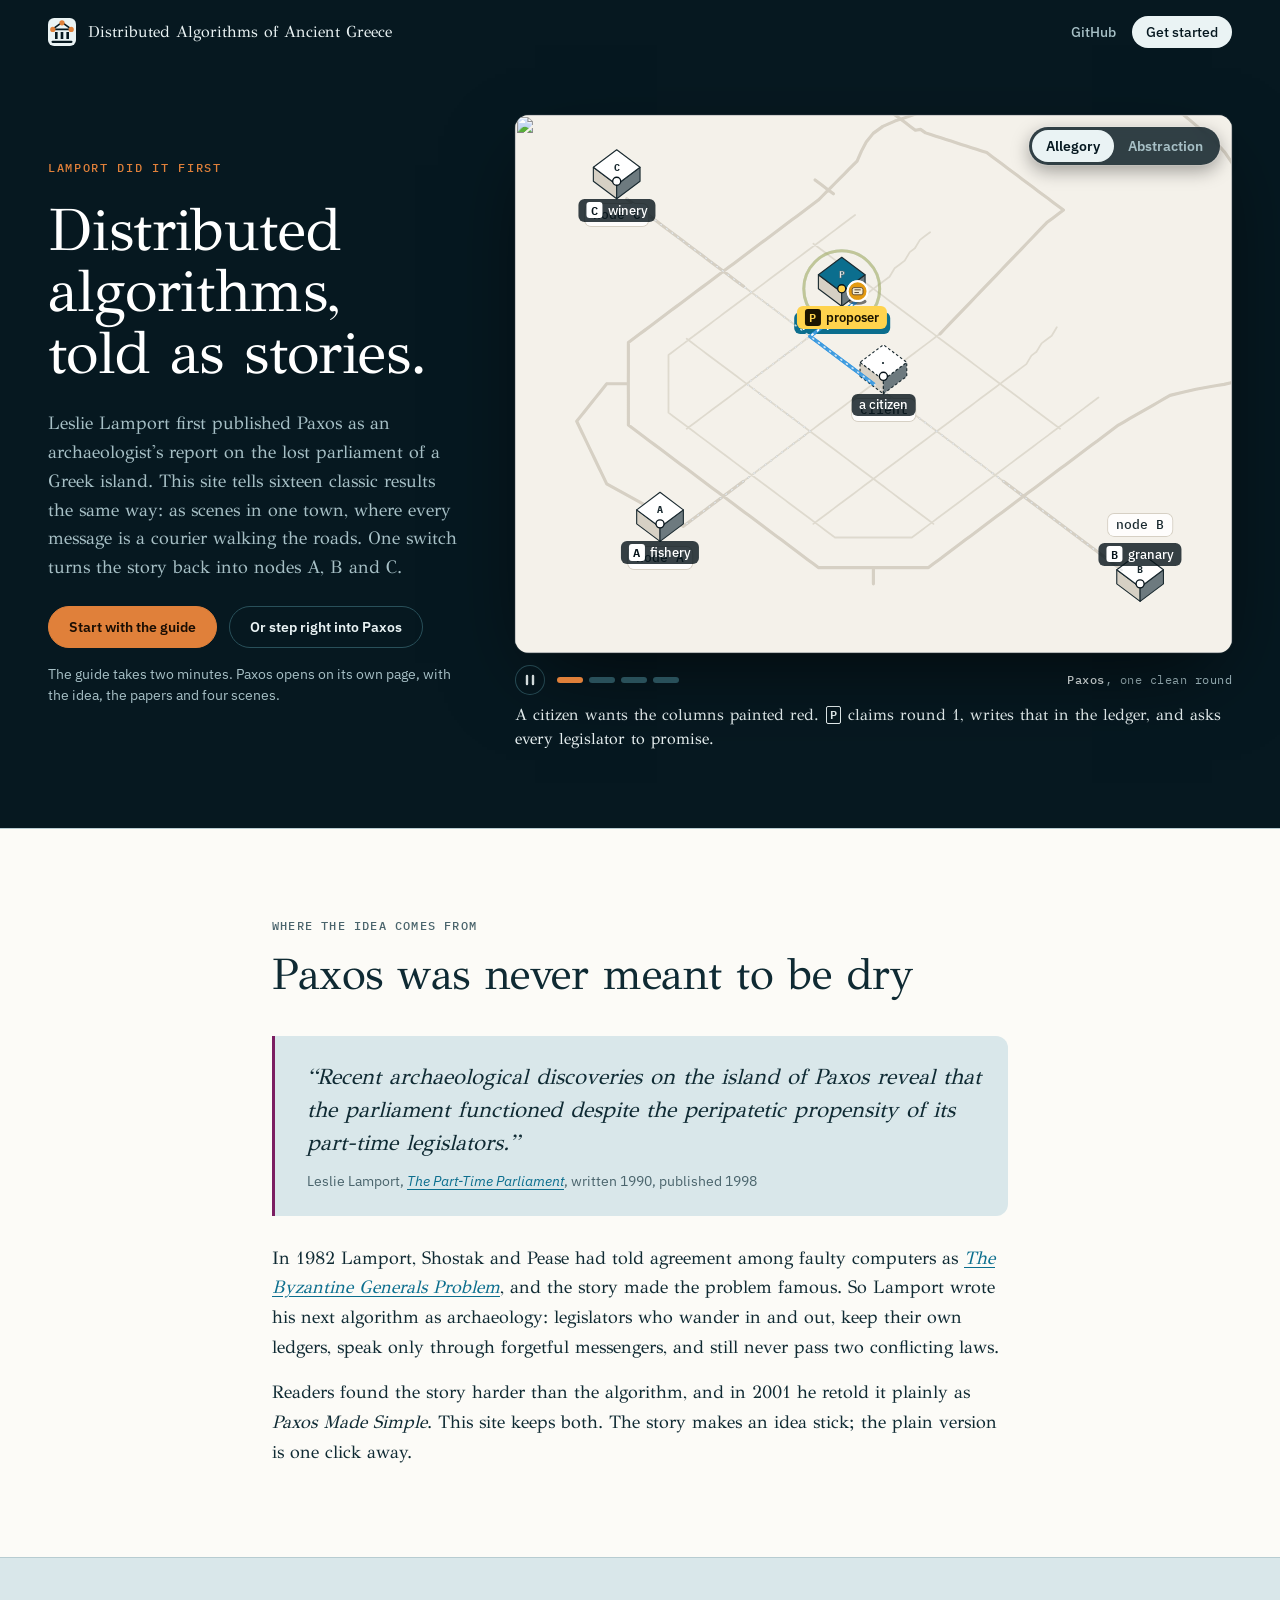
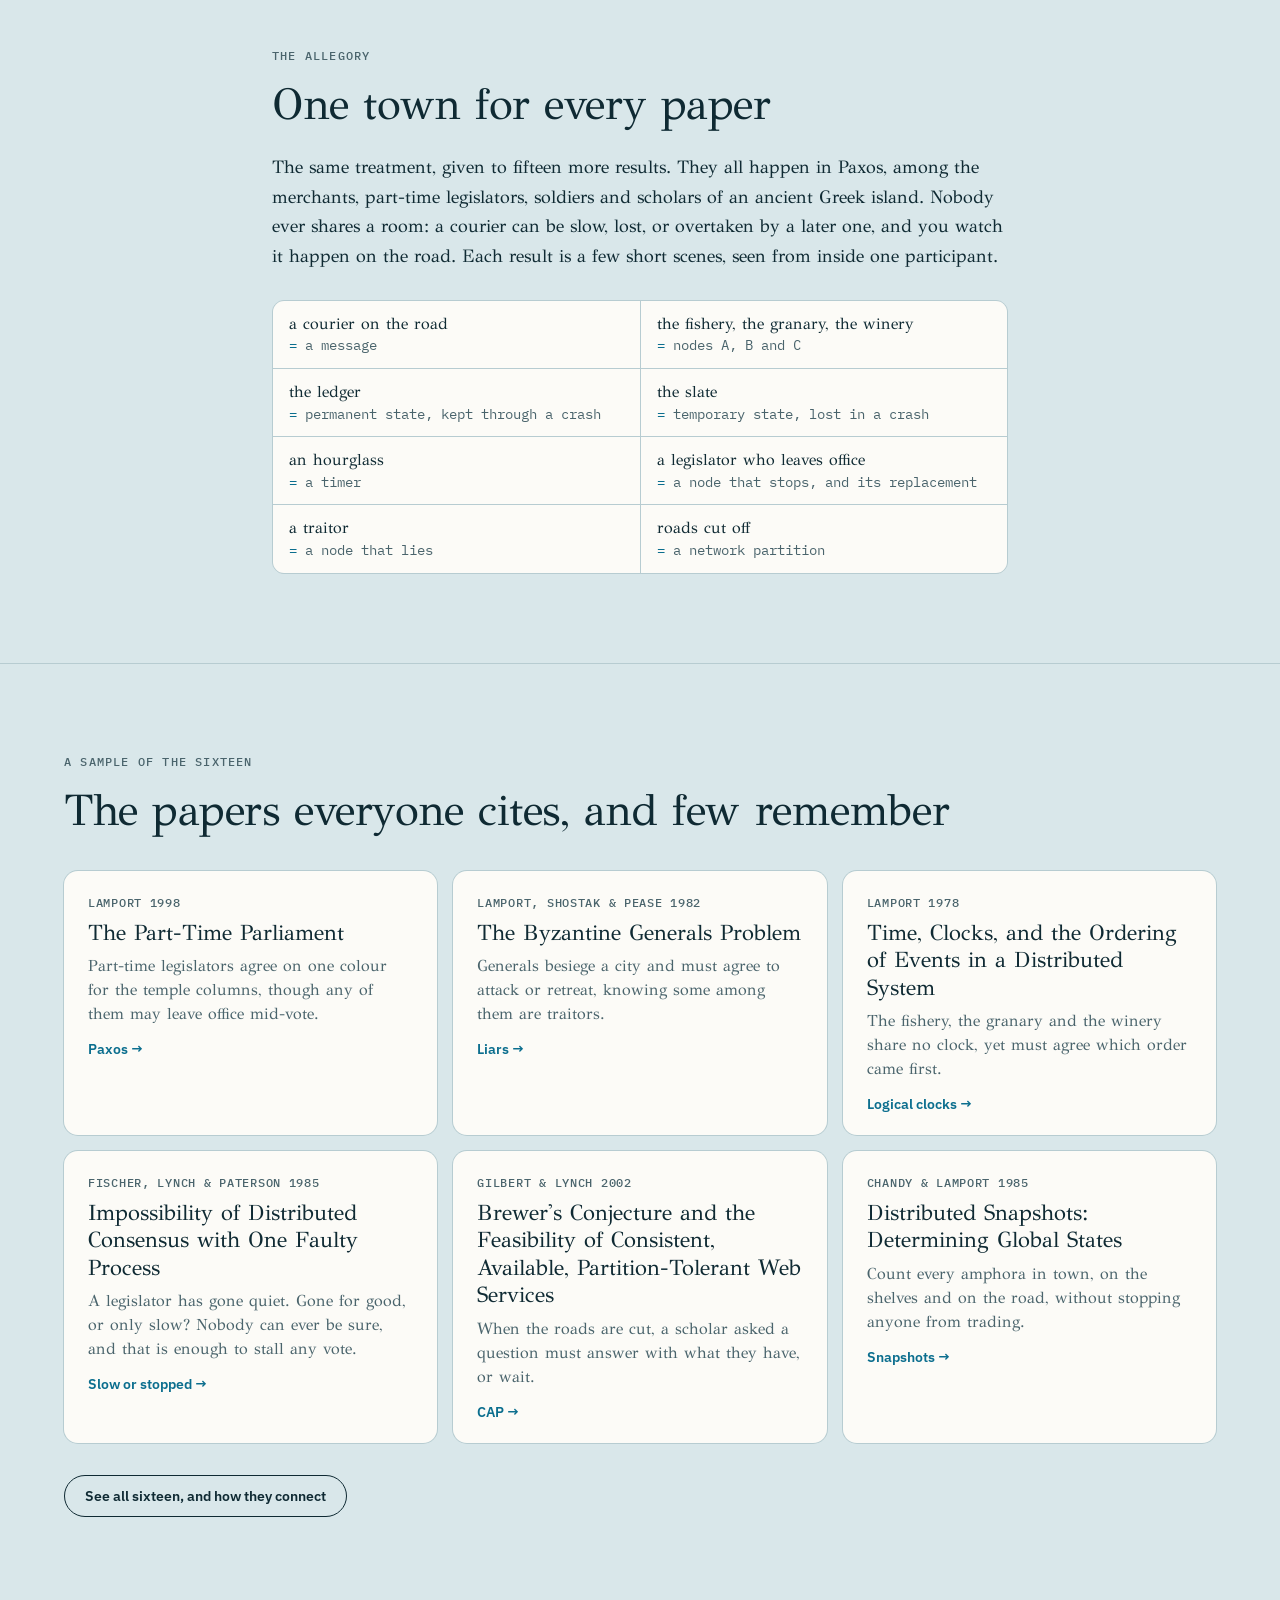
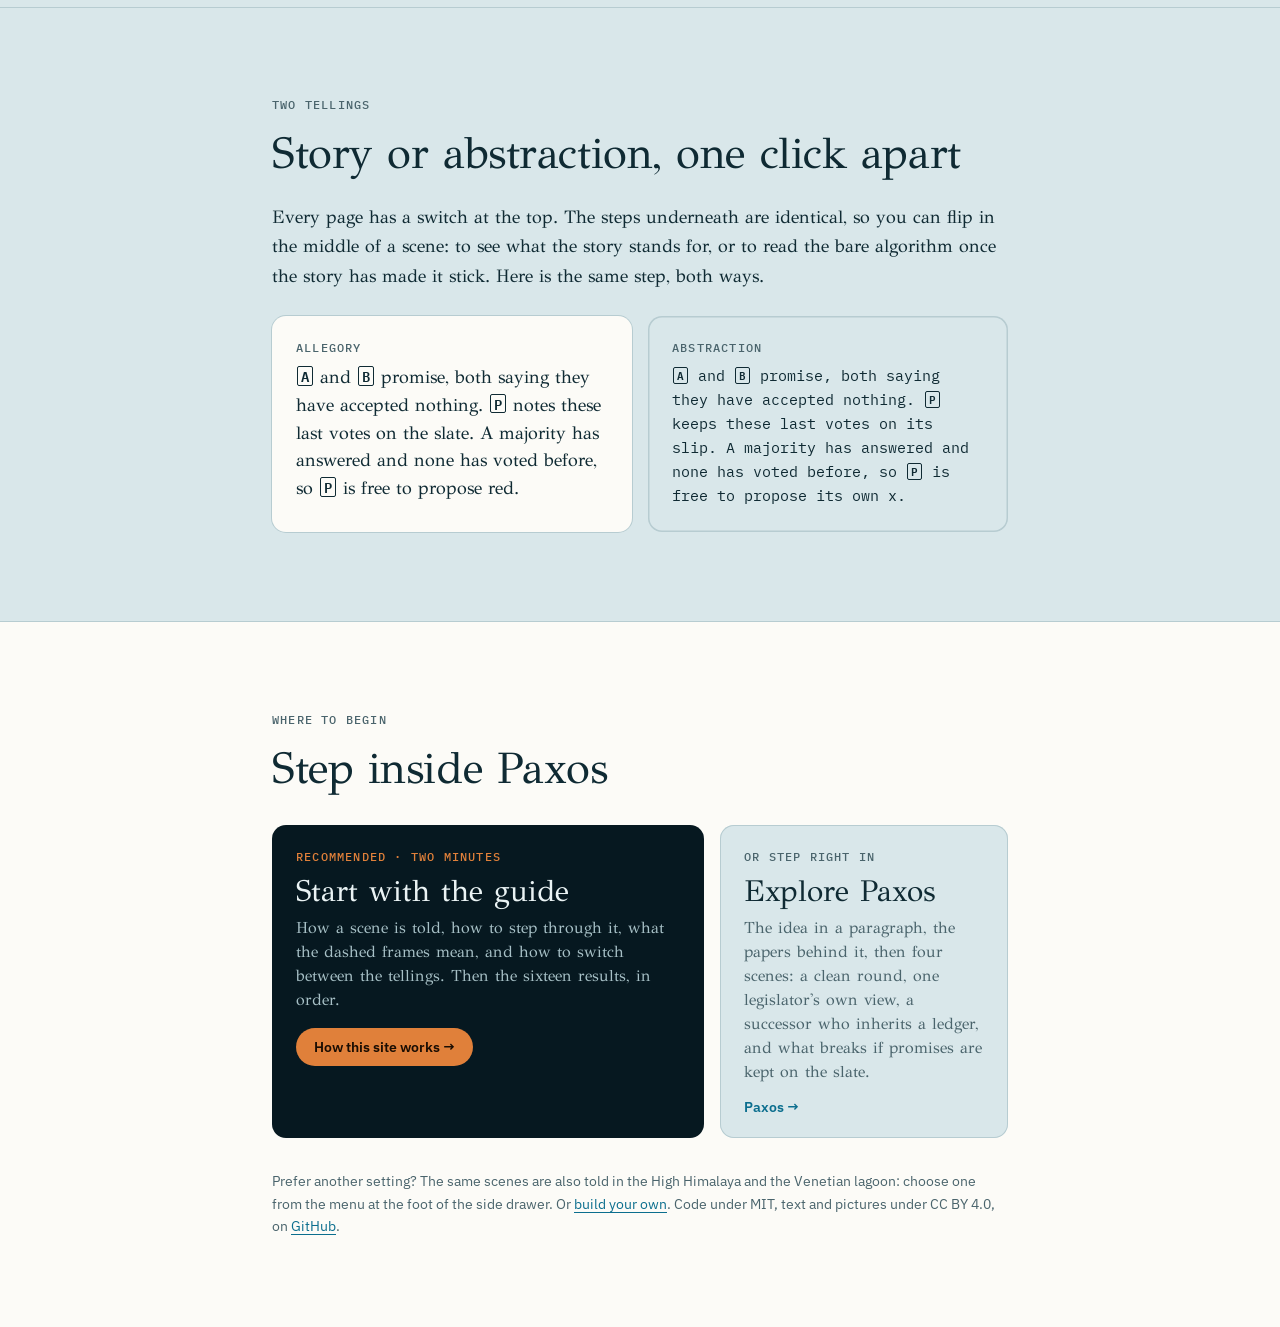
==== commit 64aab6a4: "Say 'Get started' instead of 'Open the app'; drop 'app' from the page's wording and its own class an" ====
--- a/app/index.html
+++ b/app/index.html
@@ -28,7 +28,7 @@
 <link rel="stylesheet" href="css/home.css">
 </head>
 <body>
-<div class="app" id="app" data-drawer="open">
+<div class="shell" id="shell" data-drawer="open">
   <aside class="drawer" id="drawer" aria-label="Contents">
     <div class="dhead">
       <button type="button" class="brand" data-key="home" title="The front page">
--- a/app/css/base.css
+++ b/app/css/base.css
@@ -56,12 +56,12 @@
 
 
 /* page frame: a collapsible drawer, then the content. Open, the drawer takes a column on wide screens and overlays on narrow ones. */
-.app { --dw: 300px; display: grid; grid-template-columns: var(--dw) minmax(0, 1fr); transition: grid-template-columns .22s ease; }
-.app[data-drawer="closed"] { grid-template-columns: 0 minmax(0, 1fr); }
+.shell { --dw: 300px; display: grid; grid-template-columns: var(--dw) minmax(0, 1fr); transition: grid-template-columns .22s ease; }
+.shell[data-drawer="closed"] { grid-template-columns: 0 minmax(0, 1fr); }
 .content { min-width: 0; max-width: calc(var(--col) + 2 * var(--s6)); width: 100%; margin: 0 auto; padding-inline: var(--s6); }
 .drawer { position: sticky; top: 0; height: 100vh; overflow-x: hidden; overflow-y: auto; scrollbar-width: thin; background: var(--room); border-right: 1px solid var(--line);
   padding: var(--s4) var(--s3) var(--s7); display: grid; gap: var(--s5); align-content: start; width: var(--dw); transition: transform .22s ease, visibility .22s; z-index: 30; }
-.app[data-drawer="closed"] .drawer { transform: translateX(-100%); visibility: hidden; }
+.shell[data-drawer="closed"] .drawer { transform: translateX(-100%); visibility: hidden; }
 .scrim { display: none; }
 .dhead { display: flex; align-items: center; justify-content: space-between; gap: var(--s2); padding-left: var(--s2); min-height: 36px; }
 .dclose { flex: none; width: 32px; height: 32px; display: grid; place-items: center; border-radius: 6px; color: var(--soft); }
--- a/app/css/timeline.css
+++ b/app/css/timeline.css
@@ -105,14 +105,14 @@
 .pager button:hover span:last-child { text-decoration: underline; text-underline-offset: 3px; }
 
 @media (max-width: 1099px) {
-  .app, .app[data-drawer="closed"] { grid-template-columns: minmax(0, 1fr); }
+  .shell, .shell[data-drawer="closed"] { grid-template-columns: minmax(0, 1fr); }
   .drawer { position: fixed; left: 0; top: 0; bottom: 0; width: min(320px, 88vw); box-shadow: 0 0 40px rgb(0 0 0 / .25); }
   .scrim { display: block; position: fixed; inset: 0; background: rgb(0 0 0 / .4); z-index: 25; transition: opacity .2s; }
-  .app[data-drawer="closed"] .scrim { opacity: 0; pointer-events: none; }
+  .shell[data-drawer="closed"] .scrim { opacity: 0; pointer-events: none; }
   .content { padding-inline: var(--s4); }
   .dtog { margin-left: -6px; }
 }
-@media (prefers-reduced-motion: reduce) { .app, .drawer, .chev svg { transition: none; } }
+@media (prefers-reduced-motion: reduce) { .shell, .drawer, .chev svg { transition: none; } }
 @container (max-width: 720px) {
   .tl { grid-template-columns: minmax(0, 1fr); }
   .tl > * { grid-column: 1; }
--- a/app/css/home.css
+++ b/app/css/home.css
@@ -1,10 +1,10 @@
-/* The front page: none of the app's frame (no drawer, no bar), a dark hero with the scene playing, then a few short sections.
+/* The front page: none of the page's frame (no drawer, no bar), a dark hero with the scene playing, then a few short sections.
    The hero keeps one night-Aegean palette in both themes; the sections below follow the page's own tokens. */
-.app[data-view="home"] { display: block; }
-.app[data-view="home"] :is(.drawer, .scrim, .bar) { display: none !important; }
-.app[data-view="home"] .content { max-width: none; padding: 0; }
-.app[data-view="home"] main { padding: 0; gap: 0; display: block; }
-.app[data-view="home"] #paper { display: none; }
+.shell[data-view="home"] { display: block; }
+.shell[data-view="home"] :is(.drawer, .scrim, .bar) { display: none !important; }
+.shell[data-view="home"] .content { max-width: none; padding: 0; }
+.shell[data-view="home"] main { padding: 0; gap: 0; display: block; }
+.shell[data-view="home"] #paper { display: none; }
 
 .home { --hb: #061820; --hb2: #0c2a33; --hi: #eaf3f4; --hs: #a7c0c6; --hl: #29505a; --acc: #e0803a; --sea: #5cc4e0;
   --hcol: 46rem; --hwide: 72rem; overflow-x: clip; }
